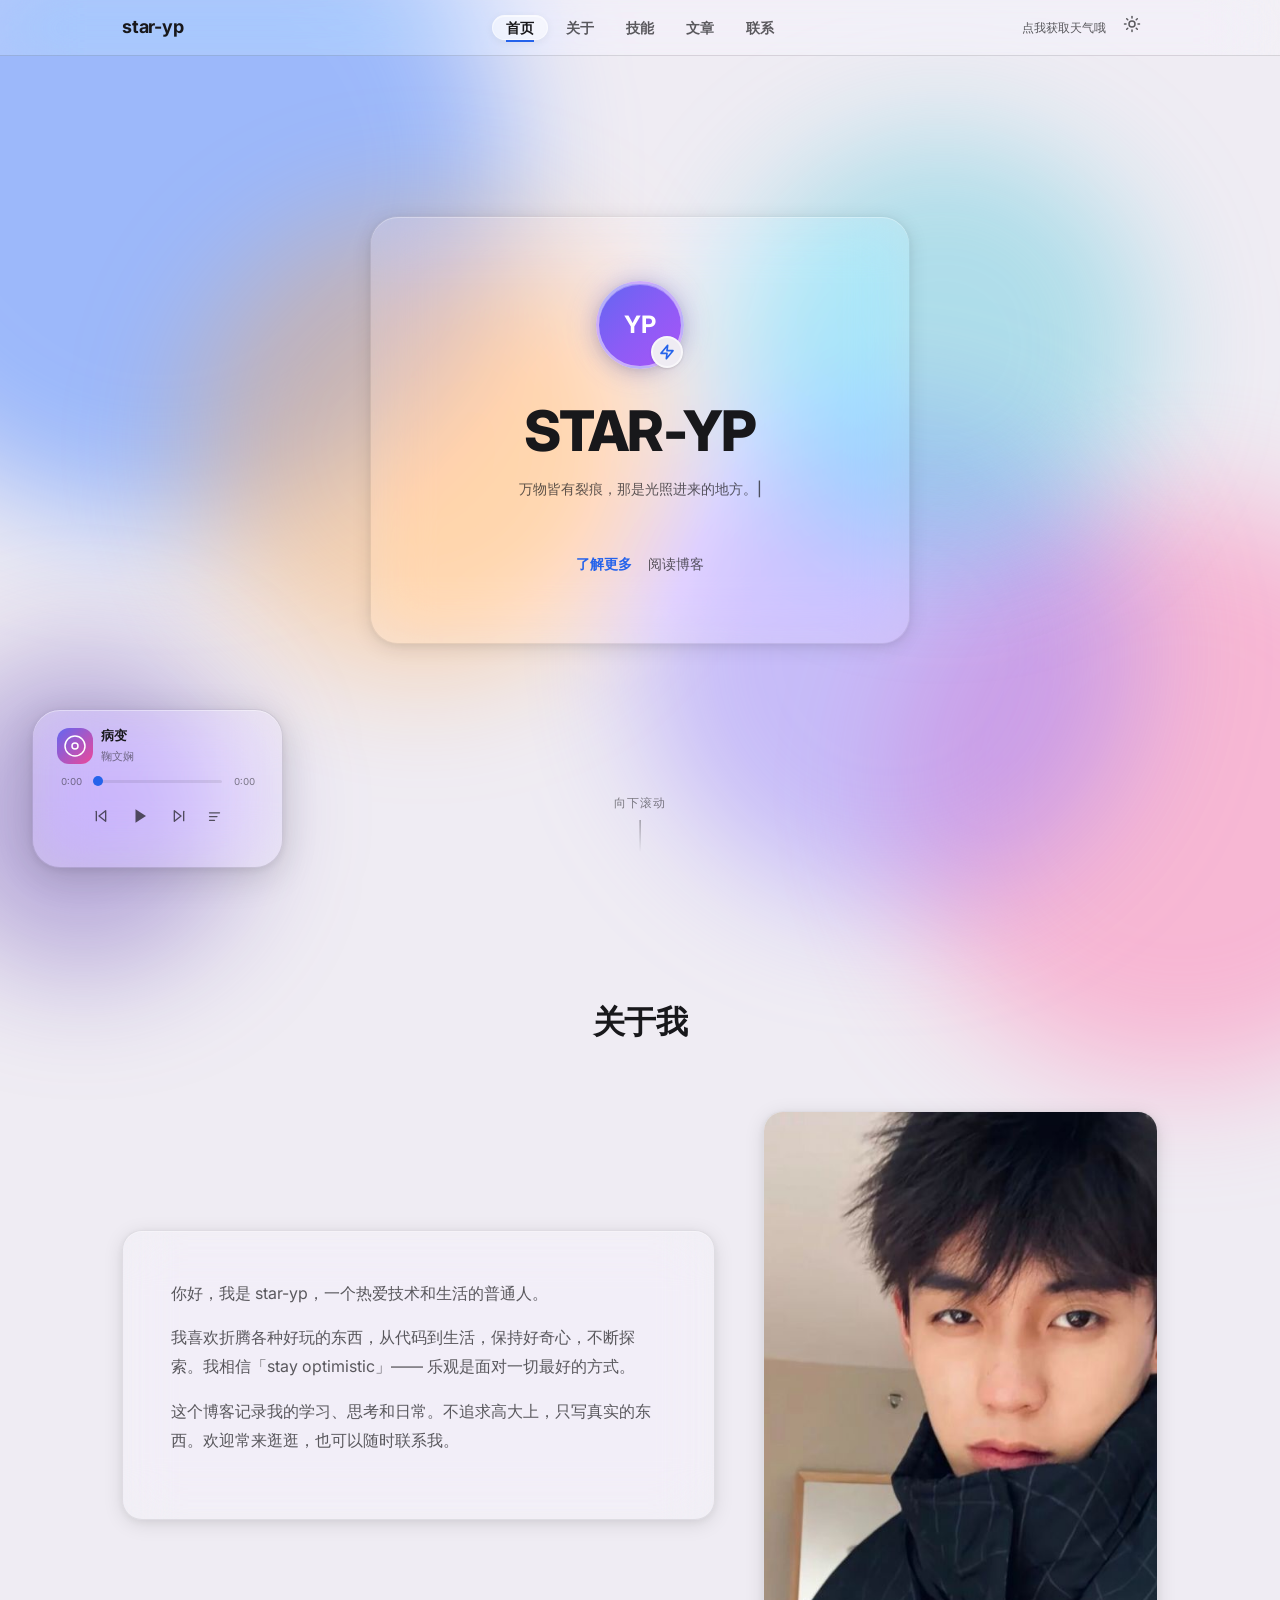
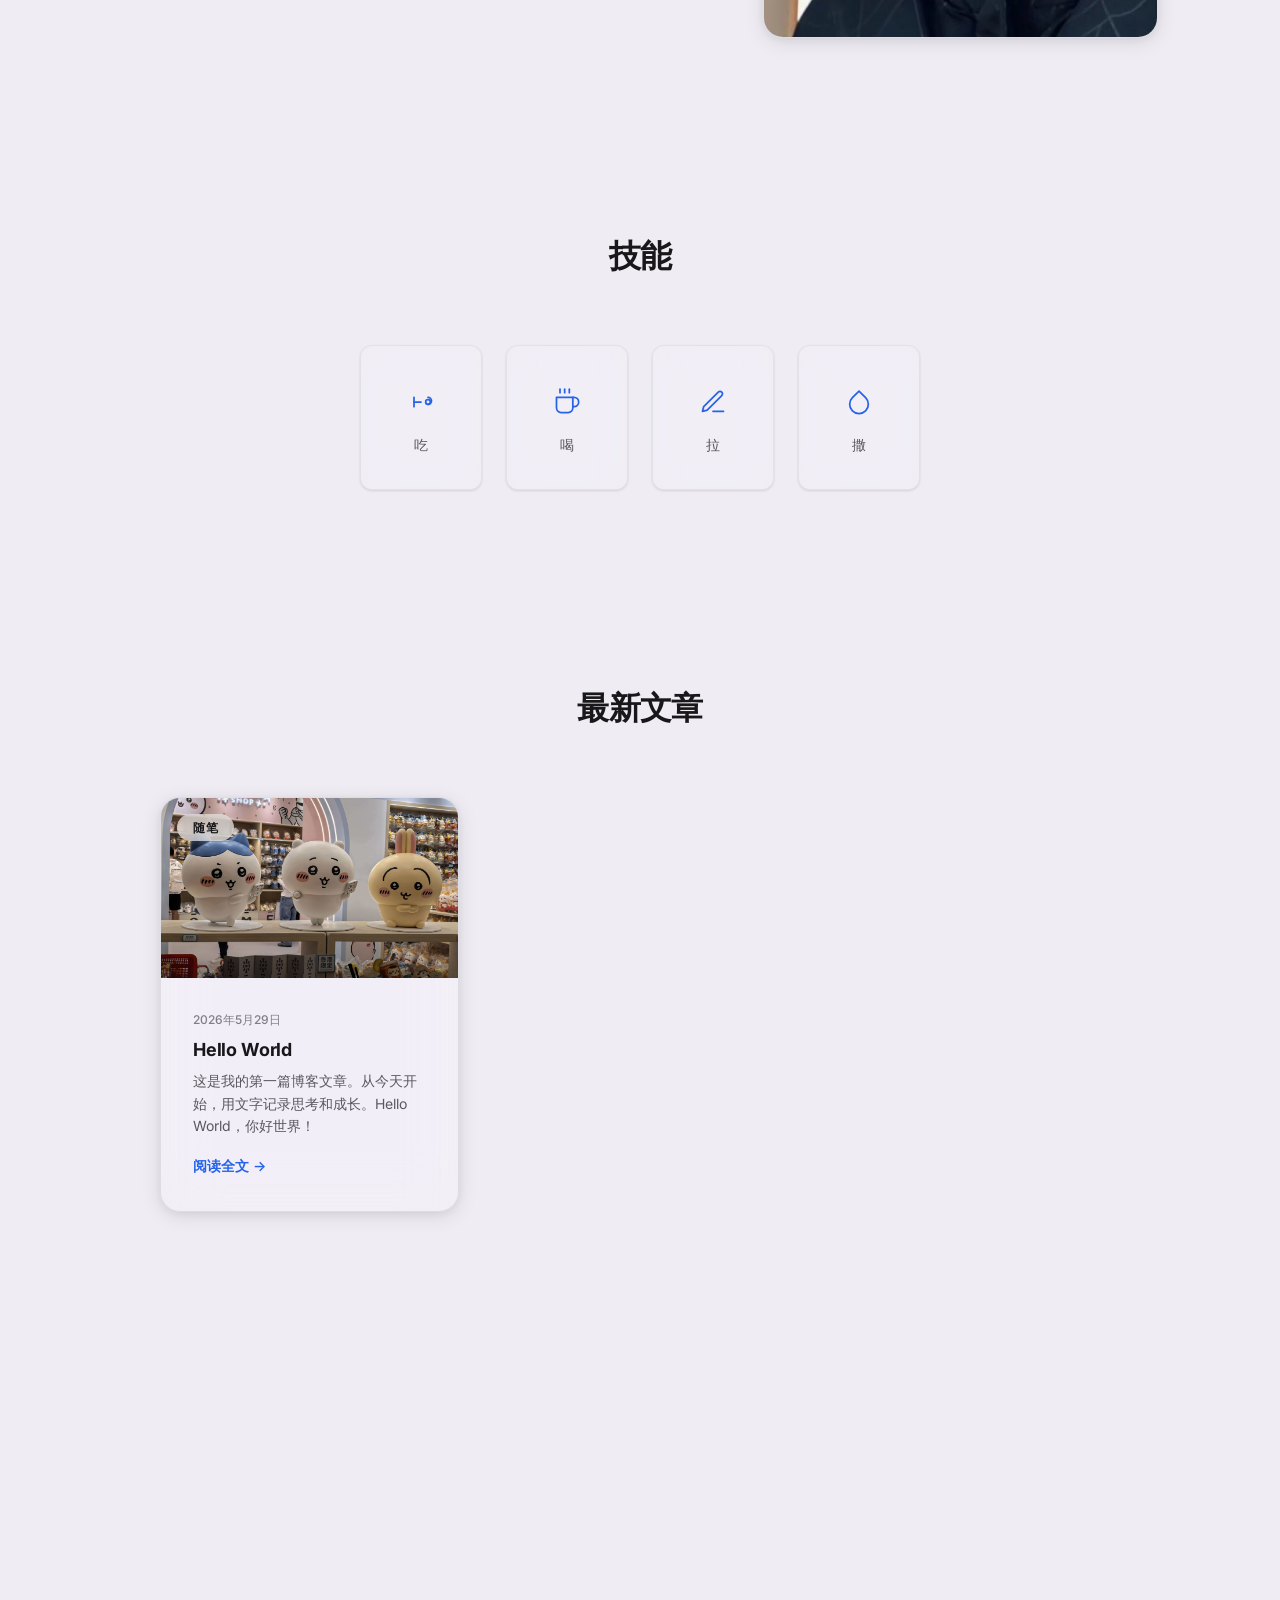
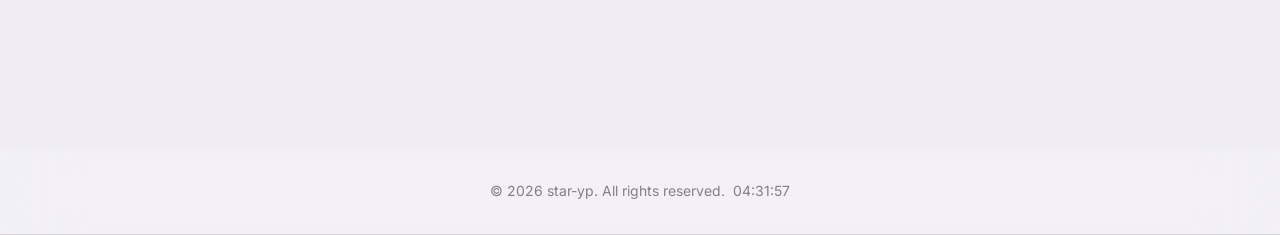
==== index.html @ 2f0ec458 "Update about text, article content, and contact info" ====
<!DOCTYPE html>
<html lang="zh-CN">
<head>
  <meta charset="UTF-8">
  <meta name="viewport" content="width=device-width, initial-scale=1.0">
  <meta name="description" content="star-yp 的个人博客 - stay optimistic">
  <title>star-yp's Blog</title>
  <link rel="icon" type="image/jpeg" href="favicon.jpg">
  <link rel="preconnect" href="https://fonts.googleapis.com">
  <link rel="preconnect" href="https://fonts.gstatic.com" crossorigin>
  <link href="https://fonts.googleapis.com/css2?family=Inter:wght@400;500;600;700;800&display=swap" rel="stylesheet">
  <link rel="stylesheet" href="css/styles.css">
</head>
<body>

  <!-- ======== 粒子星空背景 ======== -->
  <canvas class="particle-bg" id="particleBg" aria-hidden="true"></canvas>

  <!-- ======== 动态背景光斑 (iOS 17 风格) ======== -->
  <div class="bg-orbs" aria-hidden="true">
    <div class="bg-orbs__orb bg-orbs__orb--1"></div>
    <div class="bg-orbs__orb bg-orbs__orb--2"></div>
    <div class="bg-orbs__orb bg-orbs__orb--3"></div>
    <div class="bg-orbs__orb bg-orbs__orb--4"></div>
    <div class="bg-orbs__orb bg-orbs__orb--5"></div>
    <div class="bg-orbs__orb bg-orbs__orb--6"></div>
  </div>

  <!-- ======== 主题切换过渡层 ======== -->
  <div class="theme-overlay" id="themeOverlay" aria-hidden="true"></div>

  <!-- ======== 导航栏 ======== -->
  <nav class="nav glass--heavy" id="nav">
    <div class="nav__inner container">
      <a href="#hero" class="nav__logo">star-yp</a>
      <ul class="nav__links" id="navLinks">
        <button class="nav__drawer-close" id="drawerClose" aria-label="关闭菜单">
          <svg width="20" height="20" viewBox="0 0 24 24" fill="none" stroke="currentColor" stroke-width="2" stroke-linecap="round"><line x1="18" y1="6" x2="6" y2="18"/><line x1="6" y1="6" x2="18" y2="18"/></svg>
        </button>
        <li><a href="#hero" class="nav__link nav__link--active">首页</a></li>
        <li><a href="#about" class="nav__link">关于</a></li>
        <li><a href="#skills" class="nav__link">技能</a></li>
        <li><a href="#posts" class="nav__link">文章</a></li>
        <li><a href="#contact" class="nav__link">联系</a></li>
        <div class="nav__indicator" id="navIndicator"></div>
      </ul>
      <div class="nav__actions">
        <span class="nav__weather" id="navWeather">
          <span id="weatherText">点我获取天气哦</span>
        </span>
        <button class="nav__theme" id="themeToggle" aria-label="Switch theme">
          <span class="nav__theme-icon nav__theme-icon--sun">
            <svg width="18" height="18" viewBox="0 0 24 24" fill="none" stroke="currentColor" stroke-width="2" stroke-linecap="round" stroke-linejoin="round">
              <circle cx="12" cy="12" r="4"/><path d="M12 2v2"/><path d="M12 20v2"/><path d="m4.93 4.93 1.41 1.41"/><path d="m17.66 17.66 1.41 1.41"/><path d="M2 12h2"/><path d="M20 12h2"/><path d="m6.34 17.66-1.41 1.41"/><path d="m19.07 4.93-1.41 1.41"/>
            </svg>
          </span>
          <span class="nav__theme-icon nav__theme-icon--moon">
            <svg width="18" height="18" viewBox="0 0 24 24" fill="none" stroke="currentColor" stroke-width="2" stroke-linecap="round" stroke-linejoin="round">
              <path d="M21 12.79A9 9 0 1 1 11.21 3 7 7 0 0 0 21 12.79z"/>
            </svg>
          </span>
        </button>
      </div>
      <button class="nav__toggle" id="navToggle" aria-label="Toggle menu">
        <span></span>
        <span></span>
        <span></span>
      </button>
    </div>
    <div class="nav__overlay" id="navOverlay"></div>
  </nav>

  <main>
    <!-- ======== Hero ======== -->
    <section id="hero" class="section hero">
      <div class="hero__content glass--medium reveal reveal-zoom" id="heroCard">
        <div class="hero__avatar">
          <div class="hero__avatar-placeholder">YP
            <span class="hero__avatar-badge">
              <svg width="16" height="16" viewBox="0 0 24 24" fill="none" stroke="currentColor" stroke-width="2.5" stroke-linecap="round" stroke-linejoin="round">
                <path d="M13 2L3 14h9l-1 8 10-12h-9l1-8z"/>
              </svg>
            </span>
          </div>
        </div>
        <h1 class="hero__title" id="heroTitle"></h1>
        <p class="hero__quote" id="heroQuote"></p>
        <div class="hero__actions">
          <a href="#about" class="hero__cta">了解更多</a>
          <a href="#posts" class="hero__cta hero__cta--secondary">阅读博客</a>
        </div>
      </div>
      <div class="hero__scroll-indicator">
        <span>向下滚动</span>
        <div class="hero__scroll-line"></div>
      </div>
    </section>

    <!-- ======== 关于我 ======== -->
    <section id="about" class="section">
      <div class="container">
        <h2 class="section__title reveal">关于我</h2>
        <div class="about__grid">
          <div class="about__text glass--medium reveal reveal-left">
            <p class="about__paragraph">
              你好，我是 star-yp，一个热爱技术和生活的普通人。
            </p>
            <p class="about__paragraph">
              我喜欢折腾各种好玩的东西，从代码到生活，保持好奇心，不断探索。我相信「stay optimistic」—— 乐观是面对一切最好的方式。
            </p>
            <p class="about__paragraph">
              这个博客记录我的学习、思考和日常。不追求高大上，只写真实的东西。欢迎常来逛逛，也可以随时联系我。
            </p>
          </div>
          <div class="about__image glass--medium reveal reveal-right" id="aboutImageCard">
            <img class="about__image-photo" id="photoDisplay" src="assets/photo.jpg" alt="个人照片" draggable="false" style="object-position: 50% 50%">
            <span class="about__image-hint">↕ 拖拽调整位置</span>
          </div>
        </div>
      </div>
    </section>

    <!-- ======== 技能 ======== -->
    <section id="skills" class="section section--alt">
      <div class="container">
        <h2 class="section__title reveal">技能</h2>
        <div class="skills__grid">
          <div class="skill-card glass--light reveal">
            <span class="skill-card__icon">
              <svg width="28" height="28" viewBox="0 0 24 24" fill="none" stroke="currentColor" stroke-width="1.5" stroke-linecap="round" stroke-linejoin="round">
                <path d="M18 8a3 3 0 0 1 0 6"/><path d="M6 8v8"/><path d="M6 12h6"/><circle cx="18" cy="12" r="2"/>
              </svg>
            </span>
            <span class="skill-card__label">吃</span>
          </div>
          <div class="skill-card glass--light reveal">
            <span class="skill-card__icon">
              <svg width="28" height="28" viewBox="0 0 24 24" fill="none" stroke="currentColor" stroke-width="1.5" stroke-linecap="round" stroke-linejoin="round">
                <path d="M17 8h1a4 4 0 0 1 0 8h-1"/><path d="M3 8h14v9a4 4 0 0 1-4 4H7a4 4 0 0 1-4-4Z"/><line x1="6" y1="1" x2="6" y2="4"/><line x1="10" y1="1" x2="10" y2="4"/><line x1="14" y1="1" x2="14" y2="4"/>
              </svg>
            </span>
            <span class="skill-card__label">喝</span>
          </div>
          <div class="skill-card glass--light reveal">
            <span class="skill-card__icon">
              <svg width="28" height="28" viewBox="0 0 24 24" fill="none" stroke="currentColor" stroke-width="1.5" stroke-linecap="round" stroke-linejoin="round">
                <path d="M12 20h9"/><path d="M16.5 3.5a2.121 2.121 0 0 1 3 3L7 19l-4 1 1-4L16.5 3.5z"/>
              </svg>
            </span>
            <span class="skill-card__label">拉</span>
          </div>
          <div class="skill-card glass--light reveal">
            <span class="skill-card__icon">
              <svg width="28" height="28" viewBox="0 0 24 24" fill="none" stroke="currentColor" stroke-width="1.5" stroke-linecap="round" stroke-linejoin="round">
                <path d="M12 2.69l5.66 5.66a8 8 0 1 1-11.31 0z"/>
              </svg>
            </span>
            <span class="skill-card__label">撒</span>
          </div>
        </div>
      </div>
    </section>

    <!-- ======== 博客文章 ======== -->
    <section id="posts" class="section">
      <div class="container">
        <h2 class="section__title reveal">最新文章</h2>
        <div class="posts__grid">
          <article class="post-card glass--medium reveal">
            <div class="post-card__image">
              <img class="post-card__image-img" src="assets/post-cover.jpg" alt="">
              <div class="post-card__image-overlay"></div>
              <span class="post-card__category">随笔</span>
            </div>
            <a href="post.html?id=hello-world" class="post-card__body">
              <time class="post-card__date" datetime="2026-05-29">2026年5月29日</time>
              <h3 class="post-card__title">Hello World</h3>
              <p class="post-card__excerpt">
                这是我的第一篇博客文章。从今天开始，用文字记录思考和成长。Hello World，你好世界！
              </p>
              <span class="post-card__link">阅读全文 →</span>
            </a>
          </article>
        </div>
      </div>
    </section>

    <!-- ======== 联系我 ======== -->
    <section id="contact" class="section section--alt">
      <div class="container">
        <h2 class="section__title reveal">联系我</h2>
        <p class="contact__intro reveal">
          有空来聊天，随时欢迎。
        </p>
        <div class="contact__links reveal">
          <a href="https://wpa.qq.com/msgrd?v=3&uin=1507624660&site=qq&menu=yes" target="_blank" class="contact__link glass--light" aria-label="QQ">
            <span class="contact__link-label">QQ</span>
            <span class="contact__link-val">1507624660</span>
          </a>
          <a href="https://www.douyin.com/user/aaabbbccc332211" target="_blank" class="contact__link glass--light" aria-label="抖音">
            <span class="contact__link-label">抖音</span>
            <span class="contact__link-val">aaabbbccc332211</span>
          </a>
        </div>
      </div>
    </section>
  </main>

  <!-- ======== 文章阅读面板 ======== -->
  <div class="post-overlay" id="postOverlay" aria-hidden="true">
    <div class="post-overlay__backdrop" id="postOverlayBackdrop"></div>
    <div class="post-overlay__panel glass--heavy" id="postOverlayPanel">
      <button class="post-overlay__close" id="postOverlayClose">
        <svg width="20" height="20" viewBox="0 0 24 24" fill="none" stroke="currentColor" stroke-width="2" stroke-linecap="round"><line x1="18" y1="6" x2="6" y2="18"/><line x1="6" y1="6" x2="18" y2="18"/></svg>
      </button>
      <article class="post-overlay__body" id="postOverlayContent"></article>
    </div>
  </div>

  <!-- ======== 页脚 ======== -->
  <footer class="footer glass--heavy">
    <div class="container footer__inner">
      <p class="footer__copyright">&copy; 2026 star-yp. All rights reserved. &nbsp;<span id="footerClock">00:00:00</span></p>
    </div>
  </footer>

  <!-- ======== 音乐播放器 ======== -->
  <audio id="bgmAudio" preload="auto">
    <source src="https://music.163.com/song/media/outer/url?id=533259686.mp3" type="audio/mpeg">
  </audio>
  <div class="music-player glass--heavy tilt-card" id="musicPlayer">
    <div class="music-player__header">
      <div class="music-player__album">
        <div class="music-player__album-art" id="musicAlbumArt">
          <svg width="24" height="24" viewBox="0 0 24 24" fill="none" stroke="currentColor" stroke-width="1.5"><circle cx="12" cy="12" r="10"/><circle cx="12" cy="12" r="3"/></svg>
        </div>
        <div class="music-player__info">
          <span class="music-player__title" id="musicTitle">点击播放</span>
          <span class="music-player__artist" id="musicArtist">BGM</span>
        </div>
      </div>
    </div>
    <div class="music-player__progress">
      <span class="music-player__time" id="musicCurTime">0:00</span>
      <input type="range" class="music-player__seek" id="musicSeek" min="0" max="100" value="0" step="0.1">
      <span class="music-player__time" id="musicDurTime">0:00</span>
    </div>
    <div class="music-player__controls">
      <button class="music-player__btn" id="musicPrev" aria-label="上一首">
        <svg width="16" height="16" viewBox="0 0 24 24" fill="none" stroke="currentColor" stroke-width="2" stroke-linecap="round" stroke-linejoin="round"><polygon points="19 20 9 12 19 4 19 20"/><line x1="5" y1="19" x2="5" y2="5"/></svg>
      </button>
      <button class="music-player__btn music-player__btn--play" id="musicPlay" aria-label="播放">
        <svg class="icon-play" width="18" height="18" viewBox="0 0 24 24" fill="currentColor" stroke="none"><polygon points="6 3 20 12 6 21 6 3"/></svg>
        <svg class="icon-pause" width="18" height="18" viewBox="0 0 24 24" fill="currentColor" stroke="none"><rect x="5" y="3" width="5" height="18" rx="1"/><rect x="14" y="3" width="5" height="18" rx="1"/></svg>
      </button>
      <button class="music-player__btn" id="musicNext" aria-label="下一首">
        <svg width="16" height="16" viewBox="0 0 24 24" fill="none" stroke="currentColor" stroke-width="2" stroke-linecap="round" stroke-linejoin="round"><polygon points="5 4 15 12 5 20 5 4"/><line x1="19" y1="5" x2="19" y2="19"/></svg>
      </button>
      <button class="music-player__btn" id="musicLyrics" aria-label="歌词">
        <svg width="15" height="15" viewBox="0 0 24 24" fill="none" stroke="currentColor" stroke-width="2" stroke-linecap="round" stroke-linejoin="round"><line x1="4" y1="6" x2="20" y2="6"/><line x1="4" y1="12" x2="16" y2="12"/><line x1="4" y1="18" x2="12" y2="18"/></svg>
      </button>
    </div>
    <div class="music-player__lyrics" id="musicLyricsPanel">
      <div class="music-player__lyrics-inner" id="musicLyricsInner"></div>
      <div class="music-player__lyrics-tune" id="musicLyricsTune">
        <button class="music-player__tune-btn" id="lyricsSlower" aria-label="歌词延后">◂</button>
        <span class="music-player__tune-val" id="lyricsOffsetVal">0s</span>
        <button class="music-player__tune-btn" id="lyricsFaster" aria-label="歌词提前">▸</button>
      </div>
    </div>
    <div class="music-player__viz" id="musicViz" aria-hidden="true">
      <span class="viz-bar" style="--h:0.6;--d:0.6s"></span>
      <span class="viz-bar" style="--h:0.35;--d:0.45s"></span>
      <span class="viz-bar" style="--h:0.8;--d:0.7s"></span>
      <span class="viz-bar" style="--h:0.45;--d:0.5s"></span>
      <span class="viz-bar" style="--h:0.9;--d:0.65s"></span>
      <span class="viz-bar" style="--h:0.55;--d:0.55s"></span>
      <span class="viz-bar" style="--h:0.7;--d:0.75s"></span>
      <span class="viz-bar" style="--h:0.4;--d:0.48s"></span>
      <span class="viz-bar" style="--h:0.85;--d:0.68s"></span>
      <span class="viz-bar" style="--h:0.5;--d:0.52s"></span>
      <span class="viz-bar" style="--h:0.75;--d:0.62s"></span>
      <span class="viz-bar" style="--h:0.3;--d:0.42s"></span>
      <span class="viz-bar" style="--h:0.95;--d:0.72s"></span>
      <span class="viz-bar" style="--h:0.65;--d:0.58s"></span>
      <span class="viz-bar" style="--h:0.5;--d:0.54s"></span>
      <span class="viz-bar" style="--h:0.8;--d:0.66s"></span>
      <span class="viz-bar" style="--h:0.35;--d:0.44s"></span>
      <span class="viz-bar" style="--h:0.7;--d:0.64s"></span>
      <span class="viz-bar" style="--h:0.55;--d:0.56s"></span>
      <span class="viz-bar" style="--h:0.9;--d:0.7s"></span>
    </div>
  </div>

  <!-- ======== 回到顶部 ======== -->
  <button class="scroll-top glass--light" id="scrollTop" aria-label="Scroll to top">
    <svg class="scroll-top__ring" width="48" height="48" viewBox="0 0 48 48">
      <circle cx="24" cy="24" r="21" fill="none" stroke="currentColor" stroke-width="1.5" opacity="0.12"/>
      <circle class="scroll-top__ring-fill" cx="24" cy="24" r="21" fill="none" stroke="currentColor" stroke-width="1.8" stroke-linecap="round" stroke-dasharray="131.95" stroke-dashoffset="131.95" transform="rotate(-90 24 24)"/>
    </svg>
    <svg width="20" height="20" viewBox="0 0 24 24" fill="none" stroke="currentColor" stroke-width="2" stroke-linecap="round" stroke-linejoin="round">
      <path d="m18 15-6-6-6 6"/>
    </svg>
  </button>

  <script src="js/playlist.js"></script>
  <script src="js/lyrics.js"></script>
  <script src="js/posts.js"></script>
  <script src="js/script.js"></script>

  <!-- ======== 点击文字粒子容器 ======== -->
  <div class="click-particles" id="clickParticles" aria-hidden="true"></div>

  <!-- ======== 自定义光标 ======== -->
  <div class="custom-cursor" id="customCursor" aria-hidden="true"></div>
</body>
</html>
---- css/styles.css ----
/* ============================================================
   [0] FONT IMPORT (Inter — recommended for glassmorphism)
   ============================================================ */
@import url('https://fonts.googleapis.com/css2?family=Inter:wght@400;500;600;700;800&display=swap');

/* ============================================================
   [1] CSS CUSTOM PROPERTIES
   ============================================================ */
:root {
  /* === Glass Base Colors === */
  --glass-bg-heavy: rgba(255, 255, 255, 0.22);
  --glass-bg: rgba(255, 255, 255, 0.16);
  --glass-bg-light: rgba(255, 255, 255, 0.10);

  /* === Glass Border === */
  --glass-border: rgba(0, 0, 0, 0.08);
  --glass-border-heavy: rgba(0, 0, 0, 0.12);
  --glass-border-light: rgba(0, 0, 0, 0.05);

  /* === Glass Blur & Saturation === */
  --glass-blur-heavy: blur(36px) saturate(180%);
  --glass-blur-medium: blur(28px) saturate(160%);
  --glass-blur-light: blur(16px) saturate(140%);

  /* === Glass Shadow Layers (iOS-style multi-layer) === */
  --glass-shadow-sm: 0 1px 3px rgba(0, 0, 0, 0.08),
                     0 1px 2px rgba(0, 0, 0, 0.05);
  --glass-shadow-md: 0 4px 20px rgba(0, 0, 0, 0.1),
                      0 2px 8px rgba(0, 0, 0, 0.06),
                      inset 0 1px 0 rgba(255, 255, 255, 0.3);
  --glass-shadow-lg: 0 8px 36px rgba(0, 0, 0, 0.14),
                      0 2px 10px rgba(0, 0, 0, 0.08),
                      inset 0 1px 0 rgba(255, 255, 255, 0.4);
  --glass-shadow-hover: 0 12px 44px rgba(0, 0, 0, 0.18),
                         0 4px 14px rgba(0, 0, 0, 0.1),
                         inset 0 1px 0 rgba(255, 255, 255, 0.5);

  /* === Border Radius === */
  --radius-sm: 12px;
  --radius-md: 20px;
  --radius-lg: 28px;
  --radius-full: 9999px;

  /* === Color Palette (monochrome + blue accent — UI/UX Pro Max) === */
  --color-bg: #EFECF3;
  --color-bg-alt: #E8E4EE;
  --color-text-primary: #18181B;
  --color-text-secondary: rgba(24, 24, 27, 0.7);
  --color-text-tertiary: rgba(24, 24, 27, 0.52);
  --color-accent: #2563EB;
  --color-accent-hover: #1D4ED8;
  --color-accent-light: rgba(37, 99, 235, 0.1);

  /* === Typography === */
  --font-sans: 'Inter', -apple-system, BlinkMacSystemFont, 'SF Pro Display',
               'Segoe UI', Roboto, 'Helvetica Neue', Arial, sans-serif;
  --font-mono: 'SF Mono', 'Cascadia Code', 'Fira Code', 'Consolas', monospace;
  --text-xs: 0.75rem;
  --text-sm: 0.875rem;
  --text-base: 1rem;
  --text-lg: 1.125rem;
  --text-xl: 1.25rem;
  --text-2xl: 1.5rem;
  --text-3xl: 2rem;
  --text-4xl: 2.75rem;
  --text-5xl: 3.5rem;

  /* === Spacing (8px grid) === */
  --space-xs: 0.25rem;
  --space-sm: 0.5rem;
  --space-md: 1rem;
  --space-lg: 1.5rem;
  --space-xl: 2rem;
  --space-2xl: 3rem;
  --space-3xl: 4rem;
  --space-4xl: 6rem;

  /* === Transitions === */
  --transition-fast: 0.15s cubic-bezier(0.4, 0, 0.2, 1);
  --transition-base: 0.3s cubic-bezier(0.4, 0, 0.2, 1);
  --transition-slow: 0.5s cubic-bezier(0.4, 0, 0.2, 1);
  --transition-reveal: 0.7s cubic-bezier(0.4, 0, 0.2, 1);

  /* === Z-Index Scale === */
  --z-base: 1;
  --z-card: 10;
  --z-nav: 100;
  --z-overlay: 200;

  /* === Layout === */
  --container-max: 1100px;
  --nav-height: 56px;
}

/* ============================================================
   [1b] DARK THEME OVERRIDES
   ============================================================ */
[data-theme="dark"] {
  --color-bg: #0a0a0f;
  --color-bg-alt: #12121a;
  --color-text-primary: rgba(255, 255, 255, 0.95);
  --color-text-secondary: rgba(255, 255, 255, 0.68);
  --color-text-tertiary: rgba(255, 255, 255, 0.48);
  --color-accent: #5ea8ff;
  --color-accent-hover: #7bb8ff;
  --color-accent-light: rgba(94, 168, 255, 0.15);

  --glass-bg-heavy: rgba(0, 0, 0, 0.38);
  --glass-bg: rgba(0, 0, 0, 0.25);
  --glass-bg-light: rgba(0, 0, 0, 0.15);

  --glass-border: rgba(255, 255, 255, 0.08);
  --glass-border-heavy: rgba(255, 255, 255, 0.14);
  --glass-border-light: rgba(255, 255, 255, 0.06);

  --glass-shadow-sm: 0 1px 3px rgba(0, 0, 0, 0.2),
                     0 1px 2px rgba(0, 0, 0, 0.15);
  --glass-shadow-md: 0 4px 16px rgba(0, 0, 0, 0.25),
                      0 2px 6px rgba(0, 0, 0, 0.15),
                      inset 0 1px 0 rgba(255, 255, 255, 0.06);
  --glass-shadow-lg: 0 8px 32px rgba(0, 0, 0, 0.35),
                      0 2px 8px rgba(0, 0, 0, 0.2),
                      inset 0 1px 0 rgba(255, 255, 255, 0.08);
  --glass-shadow-hover: 0 12px 40px rgba(0, 0, 0, 0.4),
                         0 4px 12px rgba(0, 0, 0, 0.25),
                         inset 0 1px 0 rgba(255, 255, 255, 0.1);
}

/* Smooth transition for all theme-affected properties */
body, nav, section, .glass--heavy, .glass--medium, .glass--light,
.nav, .nav__link, .hero__content, .hero__cta, .post-card, .skill-card,
.contact__link, .footer, .scroll-top, .bg-orbs__orb {
  transition: background-color 0.6s cubic-bezier(0.4, 0, 0.2, 1),
              background 0.6s cubic-bezier(0.4, 0, 0.2, 1),
              border-color 0.6s cubic-bezier(0.4, 0, 0.2, 1),
              box-shadow 0.6s cubic-bezier(0.4, 0, 0.2, 1),
              color 0.4s ease;
}

/* Dark mode orbs — larger, brighter, wider light spread */
[data-theme="dark"] .bg-orbs__orb {
  filter: blur(90px);
}
[data-theme="dark"] .bg-orbs__orb--1 {
  background: rgba(100, 140, 255, 0.55);
  width: 850px; height: 850px;
  top: -20%; left: -15%;
}
[data-theme="dark"] .bg-orbs__orb--2 {
  background: rgba(220, 120, 180, 0.45);
  width: 720px; height: 720px;
  bottom: -20%; right: -15%;
}
[data-theme="dark"] .bg-orbs__orb--3 {
  background: rgba(150, 130, 255, 0.38);
  width: 600px; height: 600px;
}
[data-theme="dark"] .bg-orbs__orb--4 {
  background: rgba(80, 200, 230, 0.35);
  width: 500px; height: 500px;
}
[data-theme="dark"] .bg-orbs__orb--5 {
  background: rgba(255, 180, 80, 0.35);
  width: 520px; height: 520px;
}
[data-theme="dark"] .bg-orbs__orb--6 {
  background: rgba(80, 60, 180, 0.45);
  width: 420px; height: 420px;
}

/* Dark mode specific overrides */

[data-theme="dark"] .about__image-placeholder {
  border-color: rgba(255, 255, 255, 0.1);
}
[data-theme="dark"] .about__image-placeholder:hover {
  border-color: var(--color-accent);
}
[data-theme="dark"] .scroll-top:hover {
  background: rgba(255, 255, 255, 0.08);
}
[data-theme="dark"] ::-webkit-scrollbar-thumb {
  background: rgba(255, 255, 255, 0.15);
}
[data-theme="dark"] ::-webkit-scrollbar-thumb:hover {
  background: rgba(255, 255, 255, 0.25);
}
[data-theme="dark"] body::before {
  background: var(--color-bg);
}
[data-theme="dark"] ::selection {
  background: rgba(94, 168, 255, 0.25);
}
[data-theme="dark"] .hero__avatar-placeholder {
  border-color: rgba(255, 255, 255, 0.3);
  box-shadow: var(--glass-shadow-md), 0 0 30px rgba(99, 102, 241, 0.2);
}
[data-theme="dark"] .nav__toggle span {
  background: rgba(255, 255, 255, 0.9);
}

[data-theme="dark"] .nav__overlay {
  background: rgba(0, 0, 0, 0.6);
}

[data-theme="dark"] .nav--open .nav__links {
  background: rgba(0, 0, 0, 0.55);
}
[data-theme="dark"] .post-card__image {
  background: linear-gradient(135deg, rgba(100, 150, 255, 0.15), rgba(150, 200, 255, 0.1));
}
[data-theme="dark"] .post-card__image--alt1 {
  background: linear-gradient(135deg, rgba(255, 150, 180, 0.15), rgba(255, 200, 180, 0.1));
}
[data-theme="dark"] .post-card__image--alt2 {
  background: linear-gradient(135deg, rgba(130, 200, 170, 0.15), rgba(150, 220, 200, 0.1));
}
[data-theme="dark"] .post-card__category {
  background: rgba(0, 0, 0, 0.5);
  color: rgba(255, 255, 255, 0.9);
}

/* Close button — only on mobile drawer, hidden globally */
.nav__drawer-close {
  display: none;
}

/* ============================================================
   THEME TOGGLE BUTTON
   ============================================================ */
.nav__theme {
  display: flex;
  align-items: center;
  justify-content: center;
  width: 36px;
  height: 36px;
  border-radius: 50%;
  color: var(--color-text-secondary);
  position: relative;
  margin-right: var(--space-sm);
  transition: background var(--transition-fast), color var(--transition-fast);
}

.nav__theme:hover {
  background: rgba(128, 128, 128, 0.1);
  color: var(--color-text-primary);
}

.nav__theme-icon {
  position: absolute;
  transition: transform 0.5s cubic-bezier(0.4, 0, 0.2, 1),
              opacity 0.3s ease;
}

.nav__theme-icon--sun {
  opacity: 1;
  transform: rotate(0deg) scale(1);
}

.nav__theme-icon--moon {
  opacity: 0;
  transform: rotate(-90deg) scale(0.5);
}

/* Dark mode: show moon, hide sun */
[data-theme="dark"] .nav__theme-icon--sun {
  opacity: 0;
  transform: rotate(90deg) scale(0.5);
}

[data-theme="dark"] .nav__theme-icon--moon {
  opacity: 1;
  transform: rotate(0deg) scale(1);
}

/* ============================================================
   THEME TRANSITION OVERLAY (sunset/sunrise effect)
   ============================================================ */
.theme-overlay {
  position: fixed;
  z-index: 9999;
  pointer-events: none;
  border-radius: 50%;
  transform: scale(0);
  opacity: 0;
  transition: none;
}

.theme-overlay--active {
  opacity: 0.6;
  transition: transform 0.8s cubic-bezier(0.25, 0.1, 0.25, 1),
              opacity 0.4s ease;
}

.theme-overlay--done {
  opacity: 0;
  transition: opacity 0.5s ease;
}

/* Overlay colors */
.theme-overlay--to-dark {
  background: radial-gradient(circle, #1a1a2e, #0a0a0f);
}

.theme-overlay--to-light {
  background: radial-gradient(circle, #fff8e1, #fef3c7);
}

/* ============================================================
   [2] RESET & BASE
   ============================================================ */
*,
*::before,
*::after {
  box-sizing: border-box;
  margin: 0;
  padding: 0;
}

html {
  scroll-behavior: smooth;
  -webkit-font-smoothing: antialiased;
  -moz-osx-font-smoothing: grayscale;
}

body {
  font-family: var(--font-sans);
  font-size: var(--text-base);
  line-height: 1.6;
  color: var(--color-text-primary);
  background:
    radial-gradient(ellipse 80% 60% at 50% 30%, rgba(255,255,255,0.5), transparent 70%),
    radial-gradient(ellipse 60% 50% at 80% 80%, rgba(200,180,220,0.25), transparent 70%),
    var(--color-bg);
  background-attachment: fixed;
  min-height: 100vh;
  position: relative;
  overflow-x: hidden;
}

/* === Base background === */
body::before {
  content: '';
  position: fixed;
  inset: 0;
  z-index: -2;
  background: var(--color-bg);
  pointer-events: none;
}

/* ============================================================
   PARTICLE STARFIELD CANVAS
   ============================================================ */
.particle-bg {
  position: fixed;
  inset: 0;
  z-index: -1;
  pointer-events: none;
  opacity: 0;
  transition: opacity 1s ease;
}

[data-theme="dark"] .particle-bg {
  opacity: 0.9;
}

/* ============================================================
   BACKGROUND ANIMATED ORBS (iOS 17 wallpaper style)
   ============================================================ */
.bg-orbs {
  position: fixed;
  inset: 0;
  z-index: -2;
  pointer-events: none;
}

.bg-orbs__orb {
  position: absolute;
  border-radius: 50%;
  filter: blur(60px);
}

.bg-orbs__orb--1 {
  width: 700px;
  height: 700px;
  background: rgba(100, 150, 255, 0.6);
  top: -20%;
  left: -15%;
  animation: orbFloat1 18s ease-in-out infinite;
}

.bg-orbs__orb--2 {
  width: 580px;
  height: 580px;
  background: rgba(255, 130, 180, 0.5);
  bottom: -20%;
  right: -15%;
  animation: orbFloat2 22s ease-in-out infinite;
}

.bg-orbs__orb--3 {
  width: 500px;
  height: 500px;
  background: rgba(150, 130, 255, 0.45);
  top: 45%;
  left: 50%;
  animation: orbFloat3 20s ease-in-out infinite;
}

.bg-orbs__orb--4 {
  width: 420px;
  height: 420px;
  background: rgba(80, 200, 220, 0.4);
  top: 15%;
  right: 10%;
  animation: orbFloat4 24s ease-in-out infinite;
}

.bg-orbs__orb--5 {
  width: 460px;
  height: 460px;
  background: rgba(255, 170, 80, 0.4);
  bottom: 25%;
  left: 15%;
  animation: orbFloat5 26s ease-in-out infinite;
}

.bg-orbs__orb--6 {
  width: 320px;
  height: 320px;
  background: rgba(100, 70, 180, 0.4);
  bottom: -8%;
  left: -6%;
  animation: orbFloat6 16s ease-in-out infinite;
}

@keyframes orbFloat1 {
  0%, 100% { transform: translate(0, 0) scale(1); }
  25% { transform: translate(8%, 6%) scale(1.08); }
  50% { transform: translate(-3%, 12%) scale(0.94); }
  75% { transform: translate(-6%, -4%) scale(1.05); }
}

@keyframes orbFloat2 {
  0%, 100% { transform: translate(0, 0) scale(1); }
  33% { transform: translate(-10%, -5%) scale(1.1); }
  66% { transform: translate(5%, -10%) scale(0.92); }
}

@keyframes orbFloat3 {
  0%, 100% { transform: translate(0, 0) scale(1); }
  50% { transform: translate(12%, -8%) scale(1.06); }
}

@keyframes orbFloat4 {
  0%, 100% { transform: translate(0, 0) scale(1); }
  25% { transform: translate(-5%, 10%) scale(1.12); }
  50% { transform: translate(8%, -3%) scale(0.95); }
  75% { transform: translate(-8%, -6%) scale(1.04); }
}

@keyframes orbFloat6 {
  0%, 100% { transform: translate(0, 0) scale(1); }
  33% { transform: translate(6%, -5%) scale(1.06); }
  66% { transform: translate(-4%, 3%) scale(0.95); }
}

@keyframes orbFloat5 {
  0%, 100% { transform: translate(0, 0) scale(1); }
  33% { transform: translate(6%, -8%) scale(1.07); }
  66% { transform: translate(-7%, 5%) scale(0.93); }
}

/* Reduce motion */
@media (prefers-reduced-motion: reduce) {
  .bg-orbs__orb {
    animation: none;
  }
}

a, button, .post-card, .skill-card, .contact__link {
  cursor: pointer;
}

::selection {
  background: rgba(37, 99, 235, 0.2);
  color: var(--color-text-primary);
}

img {
  max-width: 100%;
  display: block;
}

a {
  color: inherit;
  text-decoration: none;
}

ul {
  list-style: none;
}

button {
  font: inherit;
  border: none;
  background: none;
  cursor: pointer;
}

/* ============================================================
   [3] LAYOUT UTILITIES
   ============================================================ */
.container {
  width: 100%;
  max-width: var(--container-max);
  margin-inline: auto;
  padding-inline: var(--space-xl);
}

.section {
  padding-block: var(--space-4xl);
  position: relative;
}

.section--alt {
  /* Subtle background shift for alternating sections */
}

.section__title {
  font-size: var(--text-3xl);
  font-weight: 700;
  letter-spacing: -0.02em;
  text-align: center;
  margin-bottom: var(--space-3xl);
  color: var(--color-text-primary);
}

/* ============================================================
   [4] GLASS EFFECT SYSTEM
   ============================================================ */

/* --- TIER 1: Heavy Glass (Navigation, Footer) --- */
.glass--heavy {
  background: var(--glass-bg-heavy);
  backdrop-filter: var(--glass-blur-heavy);
  -webkit-backdrop-filter: var(--glass-blur-heavy);
  border-bottom: 1px solid var(--glass-border-heavy);
}

/* --- TIER 2: Medium Glass (Cards, Hero, About) --- */
.glass--medium {
  background: var(--glass-bg);
  backdrop-filter: var(--glass-blur-medium);
  -webkit-backdrop-filter: var(--glass-blur-medium);
  border: 1px solid var(--glass-border);
  border-radius: var(--radius-md);
  box-shadow: var(--glass-shadow-md);
}

/* --- TIER 3: Light Glass (Badges, Social links, Scroll-top) --- */
.glass--light {
  background: var(--glass-bg-light);
  backdrop-filter: var(--glass-blur-light);
  -webkit-backdrop-filter: var(--glass-blur-light);
  border: 1px solid var(--glass-border-light);
  border-radius: var(--radius-sm);
  box-shadow: var(--glass-shadow-sm);
}

/* --- Fallback for browsers without backdrop-filter --- */
@supports not ((-webkit-backdrop-filter: blur(1px)) or (backdrop-filter: blur(1px))) {
  .glass--heavy {
    background: rgba(255, 255, 255, 0.85);
  }
  .glass--medium {
    background: rgba(255, 255, 255, 0.78);
  }
  .glass--light {
    background: rgba(255, 255, 255, 0.65);
  }
}

/* ============================================================
   [5] NAVIGATION
   ============================================================ */
.nav {
  position: fixed;
  top: 0;
  left: 0;
  right: 0;
  z-index: var(--z-nav);
  height: var(--nav-height);
  transition: box-shadow var(--transition-base), background var(--transition-base);
}

.nav--scrolled {
  box-shadow: 0 1px 3px rgba(0, 0, 0, 0.08),
              0 4px 16px rgba(0, 0, 0, 0.06);
  background: rgba(255, 255, 255, 0.32);
}

[data-theme="dark"] .nav--scrolled {
  box-shadow: 0 1px 3px rgba(0, 0, 0, 0.3),
              0 4px 16px rgba(0, 0, 0, 0.2);
  background: rgba(0, 0, 0, 0.45);
}

.nav__inner {
  display: grid;
  grid-template-columns: 1fr auto 1fr;
  align-items: center;
  height: 100%;
}
.nav__logo {
  justify-self: start;
}
.nav__links {
  justify-self: center;
}
.nav__actions {
  display: flex;
  align-items: center;
  gap: var(--space-sm);
  justify-self: end;
}

.nav__logo {
  font-size: var(--text-lg);
  font-weight: 700;
  letter-spacing: -0.01em;
  color: var(--color-text-primary);
  transition: opacity var(--transition-fast);
}

.nav__logo:hover {
  opacity: 0.7;
}

.nav__links {
  display: flex;
  align-items: center;
  gap: var(--space-xs);
}

.nav__link {
  padding: 0.5rem 0.875rem;
  font-size: var(--text-sm);
  font-weight: 600;
  color: var(--color-text-secondary);
  border-radius: 10px;
  transition: color var(--transition-fast);
  position: relative;
}
.nav__link::after {
  content: '';
  position: absolute;
  bottom: 2px;
  left: 50%;
  width: 0;
  height: 1.5px;
  background: var(--color-accent);
  transition: width 0.3s cubic-bezier(0.25, 0.1, 0.25, 1), left 0.3s cubic-bezier(0.25, 0.1, 0.25, 1);
}
.nav__link:hover::after {
  width: calc(100% - 1.75rem);
  left: 0.875rem;
}
.nav__link--active::after {
  width: calc(100% - 1.75rem);
  left: 0.875rem;
}

.nav__links {
  position: relative;
}

.nav__link {
  position: relative;
  z-index: 1;
}

.nav__link:hover {
  color: var(--color-text-primary);
}

.nav__link--active {
  color: var(--color-text-primary);
}

/* Sliding glass pill indicator */
.nav__indicator {
  position: absolute;
  top: 0;
  height: 100%;
  border-radius: 9999px;
  background: rgba(255, 255, 255, 0.45);
  backdrop-filter: blur(4px) saturate(200%);
  -webkit-backdrop-filter: blur(4px) saturate(200%);
  border: 1px solid rgba(255, 255, 255, 0.5);
  box-shadow: 0 2px 8px rgba(0, 0, 0, 0.06),
              inset 0 1px 0 rgba(255, 255, 255, 0.6);
  transition: left 0.35s cubic-bezier(0.4, 0, 0.2, 1),
              width 0.35s cubic-bezier(0.4, 0, 0.2, 1);
  z-index: 0;
  pointer-events: none;
}

[data-theme="dark"] .nav__indicator {
  background: rgba(120, 150, 255, 0.08);
  border-color: rgba(120, 150, 255, 0.2);
  box-shadow:
    0 0 8px rgba(120, 150, 255, 0.25),
    0 0 20px rgba(120, 150, 255, 0.1),
    inset 0 1px 0 rgba(200, 220, 255, 0.2);
}

/* Hamburger toggle */
.nav__toggle {
  display: none;
  flex-direction: column;
  gap: 5px;
  padding: var(--space-sm);
  cursor: pointer;
}

.nav__toggle span {
  display: block;
  width: 20px;
  height: 2px;
  background: var(--color-text-primary);
  border-radius: 2px;
  transition: transform var(--transition-base), opacity var(--transition-fast);
}

.nav--open .nav__toggle span:nth-child(1) {
  transform: translateY(7px) rotate(45deg);
}

.nav--open .nav__toggle span:nth-child(2) {
  opacity: 0;
}

.nav--open .nav__toggle span:nth-child(3) {
  transform: translateY(-7px) rotate(-45deg);
}

/* ============================================================
   [6] HERO SECTION
   ============================================================ */
.hero {
  min-height: 100vh;
  display: flex;
  align-items: center;
  justify-content: center;
  text-align: center;
  padding-top: var(--nav-height);
}

/* 3D perspective — per-card for proper vanishing point */
.glass--medium,
.glass--heavy {
  transform-style: preserve-3d;
}

/* Wrapper provides perspective context for each card */
.tilt-wrapper {
  perspective: 800px;
  display: block;
}

.hero .tilt-wrapper {
  perspective: 1200px;
  max-width: 540px;
  width: 100%;
  margin: 0 auto;
}

.hero__content {
  padding: var(--space-3xl) var(--space-2xl);
  max-width: 540px;
  width: 100%;
  border-radius: var(--radius-lg);
  position: relative;
}

/* Glare overlay — injected by JS into all tilt cards */
.tilt-glare {
  --glare-x: 50%;
  --glare-y: 50%;
  position: absolute;
  inset: 0;
  border-radius: inherit;
  pointer-events: none;
  z-index: 2;
  opacity: 0;
  transition: opacity 0.2s ease;
  background: radial-gradient(
    circle at var(--glare-x) var(--glare-y),
    rgba(255, 255, 255, 0.28) 0%,
    rgba(255, 255, 255, 0.06) 40%,
    transparent 70%
  );
}

.tilt-glare--active {
  opacity: 1;
}

[data-theme="dark"] .tilt-glare {
  background: radial-gradient(
    circle at var(--glare-x) var(--glare-y),
    rgba(255, 255, 255, 0.04) 0%,
    rgba(255, 255, 255, 0.01) 40%,
    transparent 70%
  );
}

.hero__avatar {
  margin-bottom: var(--space-xl);
}

.hero__avatar-placeholder {
  width: 88px;
  height: 88px;
  border-radius: 50%;
  background: linear-gradient(135deg, #6366f1, #8b5cf6, #a855f7);
  display: flex;
  align-items: center;
  justify-content: center;
  font-size: var(--text-2xl);
  font-weight: 700;
  color: #fff;
  margin: 0 auto;
  border: 3px solid rgba(255, 255, 255, 0.5);
  box-shadow: var(--glass-shadow-md), 0 0 30px rgba(99, 102, 241, 0.3);
  letter-spacing: 0.02em;
  position: relative;
}

.hero__avatar-badge {
  position: absolute;
  bottom: -2px;
  right: -2px;
  width: 32px;
  height: 32px;
  border-radius: 50%;
  background: var(--color-bg);
  display: flex;
  align-items: center;
  justify-content: center;
  border: 2px solid rgba(255, 255, 255, 0.6);
  box-shadow: var(--glass-shadow-sm);
  color: var(--color-accent);
}

.hero__title {
  font-size: var(--text-5xl);
  font-weight: 800;
  letter-spacing: -0.03em;
  line-height: 1.1;
  margin-bottom: var(--space-md);
  color: var(--color-text-primary);
  transition: text-shadow 0.6s ease;
}

/* === NEON BREATHING: STAR-YP (dark mode only) === */
[data-theme="dark"] .hero__title {
  color: #f0f0ff;
  font-weight: 800;
  animation: neonBreathe 3s ease-in-out infinite;
}

@keyframes neonBreathe {
  0%, 100% {
    text-shadow:
      0 0 6px rgba(130, 120, 255, 0.7),
      0 0 18px rgba(120, 100, 255, 0.4),
      0 0 40px rgba(100, 80, 240, 0.22),
      0 0 75px rgba(80, 60, 200, 0.1);
  }
  50% {
    text-shadow:
      0 0 12px rgba(150, 140, 255, 0.85),
      0 0 40px rgba(130, 110, 255, 0.6),
      0 0 85px rgba(100, 80, 240, 0.32),
      0 0 140px rgba(80, 50, 200, 0.18);
  }
}

.hero__subtitle {
  font-size: var(--text-lg);
  color: var(--color-text-secondary);
  line-height: 1.6;
  margin-bottom: var(--space-2xl);
  max-width: 420px;
  margin-inline: auto;
  position: relative;
}

/* === NEON FLOW: "stay optimistic" sliding light sweep === */
[data-theme="dark"] .hero__subtitle {
  color: rgba(200, 210, 255, 0.7);
}

[data-theme="dark"] .hero__subtitle::after {
  content: '';
  position: absolute;
  inset: 0;
  background: linear-gradient(
    90deg,
    transparent 0%,
    rgba(150, 180, 255, 0.6) 30%,
    rgba(200, 220, 255, 0.8) 50%,
    rgba(150, 180, 255, 0.6) 70%,
    transparent 100%
  );
  background-size: 200% 100%;
  -webkit-background-clip: text;
  background-clip: text;
  color: transparent;
  animation: lightSweep 3s ease-in-out infinite;
}

@keyframes lightSweep {
  0%, 100% { background-position: 200% 0; }
  50% { background-position: -200% 0; }
}

.hero__actions {
  display: flex;
  gap: var(--space-md);
  justify-content: center;
  flex-wrap: wrap;
}

.hero__cta {
  display: inline-flex;
  align-items: center;
  gap: 6px;
  font-size: var(--text-sm);
  font-weight: 600;
  color: var(--color-accent);
  text-decoration: none;
  position: relative;
  padding: 4px 0;
  transition: color 0.2s ease;
}
.hero__cta::after {
  content: '';
  position: absolute;
  bottom: 0;
  left: 0;
  width: 0;
  height: 1.5px;
  background: var(--color-accent);
  transition: width 0.3s cubic-bezier(0.25, 0.1, 0.25, 1);
}
.hero__cta:hover::after {
  width: 100%;
}

.hero__cta--secondary {
  color: var(--color-text-secondary);
  font-weight: 500;
}
.hero__cta--secondary::after {
  background: var(--color-text-tertiary);
}
.hero__cta--secondary:hover {
  color: var(--color-text-primary);
}
.hero__cta--secondary:hover::after {
  background: var(--color-text-secondary);
}

/* Dark mode CTA — text links with glow */
[data-theme="dark"] .hero__cta {
  color: rgba(180, 200, 255, 0.9);
}
[data-theme="dark"] .hero__cta::after {
  background: rgba(150, 180, 255, 0.6);
}
[data-theme="dark"] .hero__cta:hover {
  color: #fff;
  text-shadow: 0 0 18px rgba(140, 170, 255, 0.4);
}

[data-theme="dark"] .hero__cta--secondary {
  color: rgba(200, 210, 230, 0.8);
}
[data-theme="dark"] .hero__cta--secondary::after {
  background: rgba(200, 210, 230, 0.35);
}
[data-theme="dark"] .hero__cta--secondary:hover {
  color: rgba(230, 240, 255, 0.95);
  text-shadow: 0 0 12px rgba(160, 180, 220, 0.25);
}

/* Scroll indicator */
.hero__scroll-indicator {
  position: absolute;
  bottom: var(--space-2xl);
  left: 50%;
  transform: translateX(-50%);
  display: flex;
  flex-direction: column;
  align-items: center;
  gap: var(--space-sm);
  color: var(--color-text-tertiary);
  font-size: var(--text-xs);
  text-transform: uppercase;
  letter-spacing: 0.1em;
  animation: float 2s ease-in-out infinite;
}

.hero__scroll-line {
  width: 1px;
  height: 32px;
  background: linear-gradient(to bottom, var(--color-text-tertiary), transparent);
}

.hero__quote {
  font-size: var(--text-sm);
  color: var(--color-text-secondary);
  margin-top: var(--space-sm);
  margin-bottom: var(--space-2xl);
  min-height: 1.5em;
  font-weight: 500;
}

.hero__actions {
  margin-top: var(--space-xs);
}

[data-theme="dark"] .hero__quote {
  color: rgba(215, 225, 250, 0.85);
  text-shadow: 0 0 8px rgba(150, 180, 255, 0.4), 0 0 20px rgba(120, 150, 255, 0.2);
}

.nav__weather {
  display: flex;
  align-items: center;
  font-size: 0.75rem;
  color: var(--color-text-secondary);
  cursor: pointer;
  user-select: none;
  max-width: 170px;
  flex-shrink: 0;
  position: relative;
  overflow: hidden;
}
.nav__weather #weatherIcon {
  font-size: 0.9rem;
  line-height: 1;
  flex-shrink: 0;
  position: relative;
  z-index: 2;
  background: var(--color-bg);
  padding-right: 4px;
}
.nav__weather #weatherText {
  white-space: nowrap;
  display: inline-block;
}
.nav__weather--ready #weatherText {
  animation: weatherMarquee 14s linear infinite;
}
.nav__weather--ready:hover #weatherText {
  animation-play-state: paused;
}
@keyframes weatherMarquee {
  0%   { transform: translateX(0); }
  100% { transform: translateX(-50%); }
}
.hero__quote .cursor-blink {
  animation: blink 0.8s step-end infinite;
}
@keyframes blink {
  0%, 100% { opacity: 1; }
  50% { opacity: 0; }
}

@keyframes float {
  0%, 100% { transform: translateX(-50%) translateY(0); }
  50% { transform: translateX(-50%) translateY(6px); }
}

/* ============================================================
   [7] ABOUT SECTION
   ============================================================ */
.about__grid {
  display: grid;
  grid-template-columns: 1.2fr 0.8fr;
  gap: var(--space-2xl);
  align-items: center;
}

.about__text {
  padding: var(--space-2xl);
}

.about__paragraph {
  color: var(--color-text-secondary);
  line-height: 1.8;
  margin-bottom: var(--space-md);
}

[data-theme="dark"] .about__paragraph {
  text-shadow: 0 0 6px rgba(130, 120, 255, 0.15), 0 0 15px rgba(100, 80, 240, 0.08);
}

.about__paragraph:last-child {
  margin-bottom: 0;
}

.about__image {
  display: flex;
  align-items: center;
  justify-content: center;
  aspect-ratio: 3 / 4;
  padding: 0;
  position: relative;
  overflow: hidden;
}

.about__image-placeholder {
  width: 100%;
  height: 100%;
  border: 2px dashed rgba(0, 0, 0, 0.12);
  display: flex;
  flex-direction: column;
  align-items: center;
  justify-content: center;
  gap: var(--space-md);
  color: var(--color-text-tertiary);
  font-size: var(--text-sm);
  cursor: pointer;
  transition: border-color var(--transition-base), color var(--transition-base);
}

.about__image-placeholder:hover {
  border-color: var(--color-accent);
  color: var(--color-accent);
}

.about__image-photo {
  position: absolute;
  inset: 0;
  width: 100%;
  height: 100%;
  object-fit: cover;
  cursor: grab;
}

.about__image-photo:active {
  cursor: grabbing;
}

/* Drag hint overlay */
.about__image-hint {
  position: absolute;
  bottom: 12px;
  left: 50%;
  transform: translateX(-50%);
  padding: 4px 12px;
  border-radius: 9999px;
  background: rgba(0, 0, 0, 0.5);
  backdrop-filter: blur(6px);
  -webkit-backdrop-filter: blur(6px);
  color: rgba(255, 255, 255, 0.8);
  font-size: 0.7rem;
  pointer-events: none;
  opacity: 0;
  transition: opacity 0.3s ease;
  z-index: 3;
}

.about__image:hover .about__image-hint,
.about__image-photo:active ~ .about__image-hint,
.about__image-photo:hover ~ .about__image-hint {
  opacity: 1;
}

.about__image-input {
  display: none;
}

/* ============================================================
   [8] SKILLS SECTION
   ============================================================ */
.skills__grid {
  display: grid;
  grid-template-columns: repeat(4, 1fr);
  gap: var(--space-lg);
  max-width: 560px;
  margin-inline: auto;
}

.skill-card {
  display: flex;
  flex-direction: column;
  align-items: center;
  gap: var(--space-sm);
  padding: var(--space-xl) var(--space-md);
  text-align: center;
  cursor: default;
  transition: transform var(--transition-base), box-shadow var(--transition-base);
}

.skill-card:hover {
  transform: scale(1.05);
  box-shadow: var(--glass-shadow-md);
}

.skill-card__icon {
  display: flex;
  align-items: center;
  justify-content: center;
  width: 48px;
  height: 48px;
  color: var(--color-accent);
}

.skill-card__label {
  font-size: var(--text-sm);
  font-weight: 500;
  color: var(--color-text-secondary);
}

/* ============================================================
   [9] BLOG POSTS SECTION
   ============================================================ */
.posts__grid {
  display: grid;
  grid-template-columns: repeat(3, 1fr);
  gap: var(--space-xl);
  max-width: 960px;
  margin-inline: auto;
}

.post-card {
  overflow: hidden;
  transition: transform var(--transition-base), box-shadow var(--transition-base);
  cursor: pointer;
}

.post-card:hover {
  transform: translateY(-6px);
  box-shadow: var(--glass-shadow-hover);
}

.post-card__image {
  height: 180px;
  position: relative;
  overflow: hidden;
  background: linear-gradient(135deg, rgba(100, 150, 255, 0.25), rgba(150, 200, 255, 0.2));
}

.post-card__image--alt1 {
  background: linear-gradient(135deg, rgba(255, 150, 180, 0.25), rgba(255, 200, 180, 0.2));
}

.post-card__image--alt2 {
  background: linear-gradient(135deg, rgba(130, 200, 170, 0.25), rgba(150, 220, 200, 0.2));
}

.post-card__image-img {
  position: absolute;
  inset: 0;
  width: 100%;
  height: 100%;
  object-fit: cover;
}
.post-card__image-overlay {
  position: absolute;
  inset: 0;
  background: linear-gradient(to bottom, transparent 60%, rgba(0,0,0,0.35));
}

.post-card__category {
  position: absolute;
  top: var(--space-md);
  left: var(--space-md);
  z-index: 1;
  font-size: var(--text-xs);
  font-weight: 600;
  text-transform: uppercase;
  letter-spacing: 0.06em;
  padding: var(--space-xs) var(--space-md);
  background: rgba(255, 255, 255, 0.6);
  backdrop-filter: blur(6px);
  -webkit-backdrop-filter: blur(6px);
  border-radius: var(--radius-full);
  color: var(--color-text-primary);
}

.post-card__body {
  display: block;
  padding: var(--space-xl);
  text-decoration: none;
  color: inherit;
}

.post-card__date {
  display: block;
  font-size: var(--text-xs);
  color: var(--color-text-tertiary);
  margin-bottom: var(--space-sm);
  font-weight: 500;
}

.post-card__title {
  font-size: var(--text-lg);
  font-weight: 700;
  letter-spacing: -0.01em;
  margin-bottom: var(--space-sm);
  line-height: 1.4;
  color: var(--color-text-primary);
}

.post-card__excerpt {
  font-size: var(--text-sm);
  color: var(--color-text-secondary);
  line-height: 1.6;
  margin-bottom: var(--space-md);
}

.post-card__link {
  font-size: var(--text-sm);
  font-weight: 600;
  color: var(--color-accent);
  transition: color var(--transition-fast);
}
.post-card__body:hover .post-card__link {
  color: var(--color-accent-hover);
}

/* ============================================================
   [10] CONTACT / FOOTER
   ============================================================ */
.contact__intro {
  text-align: center;
  color: var(--color-text-secondary);
  font-size: var(--text-lg);
  margin-bottom: var(--space-2xl);
  line-height: 1.8;
}

.contact__links {
  display: flex;
  justify-content: center;
  gap: var(--space-lg);
  flex-wrap: wrap;
}

.contact__link {
  display: flex;
  align-items: center;
  gap: var(--space-sm);
  padding: 14px 24px;
  border-radius: var(--radius-full);
  color: var(--color-text-secondary);
  text-decoration: none;
  transition: all var(--transition-base);
}
.contact__link-label {
  font-size: var(--text-sm);
  font-weight: 600;
  color: var(--color-accent);
}
.contact__link-val {
  font-size: var(--text-sm);
}

.contact__link:hover {
  color: var(--color-accent);
  transform: translateY(-3px);
  box-shadow: var(--glass-shadow-md);
  border-color: var(--color-accent);
}

.footer {
  padding-block: var(--space-xl);
}

.footer__inner {
  display: flex;
  align-items: center;
  justify-content: center;
}

.footer__copyright {
  font-size: var(--text-sm);
  color: var(--color-text-tertiary);
}

/* ============================================================
   [11] MUSIC PLAYER
   ============================================================ */
.music-player {
  position: fixed;
  bottom: var(--space-xl);
  left: var(--space-xl);
  z-index: var(--z-overlay);
  border-radius: var(--radius-lg);
  padding: var(--space-md) var(--space-lg);
  border: 1px solid var(--glass-border-heavy);
  box-shadow: var(--glass-shadow-lg);
  display: flex;
  flex-direction: column;
  gap: var(--space-sm);
  min-width: 220px;
  transition: transform 0.2s ease, box-shadow 0.2s ease;
  /* Stronger glass — simulates browser-zoom look */
  backdrop-filter: blur(28px) saturate(180%);
  -webkit-backdrop-filter: blur(28px) saturate(180%);
  background: rgba(255, 255, 255, 0.18);
}

[data-theme="dark"] .music-player {
  background: rgba(0, 0, 0, 0.28);
  backdrop-filter: blur(28px) saturate(180%);
  -webkit-backdrop-filter: blur(28px) saturate(180%);
}

.music-player:hover {
  transform: translateY(-2px);
  box-shadow: var(--glass-shadow-hover);
}

.music-player__header {
  display: flex;
  align-items: center;
  justify-content: space-between;
  gap: var(--space-sm);
}

.music-player__album {
  display: flex;
  align-items: center;
  gap: var(--space-sm);
}

.music-player__album-art {
  width: 36px;
  height: 36px;
  border-radius: var(--radius-sm);
  background: linear-gradient(135deg, #6366f1, #ec4899);
  display: flex;
  align-items: center;
  justify-content: center;
  color: #fff;
  flex-shrink: 0;
  animation: albumSpin 4s linear infinite;
  animation-play-state: paused;
}

.music-player--playing .music-player__album-art {
  animation-play-state: running;
}

@keyframes albumSpin {
  to { transform: rotate(360deg); }
}

.music-player__info {
  display: flex;
  flex-direction: column;
  gap: 1px;
}

.music-player__title {
  font-size: 0.8rem;
  font-weight: 600;
  color: var(--color-text-primary);
  white-space: nowrap;
}

.music-player__artist {
  font-size: 0.7rem;
  color: var(--color-text-tertiary);
}

/* ── Progress bar ── */
.music-player__progress {
  display: flex;
  align-items: center;
  gap: 8px;
}
.music-player__time {
  font-size: 0.6rem;
  color: var(--color-text-tertiary);
  min-width: 28px;
  text-align: center;
  font-variant-numeric: tabular-nums;
}
.music-player__seek {
  flex: 1;
  -webkit-appearance: none;
  appearance: none;
  height: 3px;
  border-radius: 3px;
  background: var(--glass-border);
  outline: none;
  cursor: pointer;
}
.music-player__seek::-webkit-slider-thumb {
  -webkit-appearance: none;
  appearance: none;
  width: 10px;
  height: 10px;
  border-radius: 50%;
  background: var(--color-accent);
  cursor: pointer;
  transition: transform 0.15s ease;
}
.music-player__seek::-webkit-slider-thumb:hover {
  transform: scale(1.4);
}
.music-player__seek::-moz-range-thumb {
  width: 10px;
  height: 10px;
  border-radius: 50%;
  background: var(--color-accent);
  border: none;
  cursor: pointer;
}

/* ── Controls bar ── */
.music-player__controls {
  display: flex;
  align-items: center;
  justify-content: center;
  gap: var(--space-xs);
}

.music-player__btn {
  display: flex;
  align-items: center;
  justify-content: center;
  width: 32px;
  height: 32px;
  border-radius: 50%;
  border: none;
  background: transparent;
  color: var(--color-text-secondary);
  cursor: pointer;
  transition: color 0.15s ease, background 0.15s ease;
}

.music-player__btn:hover {
  color: var(--color-text-primary);
  background: var(--glass-bg-light);
}

.music-player__btn--play {
  width: 38px;
  height: 38px;
  position: relative;
}

.music-player__btn--play .icon-pause {
  display: none;
}

.music-player--playing .music-player__btn--play .icon-play {
  display: none;
}

.music-player--playing .music-player__btn--play .icon-pause {
  display: block;
}

/* ── Lyrics panel (karaoke style) ── */
.music-player__lyrics {
  max-height: 0;
  overflow: hidden;
  transition: max-height 0.4s cubic-bezier(0.25, 0.1, 0.25, 1);
}
.music-player__lyrics--open {
  max-height: 60px;
}
.music-player__lyrics-inner {
  padding: var(--space-xs) 0 0;
  text-align: center;
  height: 1.8em;
  line-height: 1.8em;
  overflow: hidden;
  position: relative;
}
.music-player__lyrics-line {
  display: block;
  font-size: 0.75rem;
  color: var(--color-text-tertiary);
  transition: all 0.4s cubic-bezier(0.25, 0.1, 0.25, 1);
  opacity: 0;
  transform: translateY(8px);
  position: absolute;
  inset: 0;
}
.music-player__lyrics-line--active {
  color: var(--color-text-primary);
  opacity: 1;
  transform: translateY(0);
  font-weight: 500;
}

[data-theme="dark"] .music-player__lyrics-line--active {
  color: #fff;
  text-shadow:
    0 0 8px rgba(160, 180, 255, 0.6),
    0 0 20px rgba(140, 160, 255, 0.3),
    0 0 40px rgba(120, 140, 255, 0.15);
}
.music-player__lyrics-tune {
  display: flex;
  align-items: center;
  justify-content: center;
  gap: 6px;
  padding-top: 4px;
  opacity: 0;
  transition: opacity 0.2s ease;
}
.music-player__lyrics--open .music-player__lyrics-tune {
  opacity: 1;
}
.music-player__tune-btn {
  width: 20px;
  height: 20px;
  border-radius: 50%;
  border: none;
  background: var(--glass-bg-light);
  color: var(--color-text-tertiary);
  cursor: pointer;
  font-size: 0.55rem;
  display: flex;
  align-items: center;
  justify-content: center;
  padding: 0;
  transition: color 0.15s ease;
}
.music-player__tune-btn:hover {
  color: var(--color-text-primary);
}

/* ── Music visualizer bars ── */
.music-player__viz {
  display: flex;
  align-items: flex-end;
  justify-content: center;
  gap: 2px;
  max-height: 0;
  overflow: hidden;
  padding: 0;
  transition: max-height 0.3s ease, padding 0.3s ease;
}
.music-player--playing .music-player__viz {
  max-height: 26px;
  padding: var(--space-xs) 0 2px;
}
.viz-bar {
  flex: 1;
  min-width: 2px;
  max-width: 6px;
  background: rgba(140, 170, 240, 0.45);
  border-radius: 1px 1px 0 0;
  animation: vizPulse var(--d) ease-in-out infinite alternate;
  animation-delay: calc(var(--d) * -0.5);
  height: 6px;
}
@keyframes vizPulse {
  0% { height: 4px; }
  100% { height: calc(var(--h) * 24px); }
}
.music-player__tune-val {
  font-size: 0.6rem;
  color: var(--color-text-tertiary);
  min-width: 36px;
  text-align: center;
  font-variant-numeric: tabular-nums;
}

/* ============================================================
   [12] POST OVERLAY (full-screen article panel)
   ============================================================ */
.post-overlay {
  position: fixed;
  inset: 0;
  z-index: 500;
  display: flex;
  align-items: stretch;
  pointer-events: none;
  opacity: 0;
  transition: opacity 0.35s ease;
}
.post-overlay--open {
  pointer-events: auto;
  opacity: 1;
}
.post-overlay__backdrop {
  position: absolute;
  inset: 0;
  background: rgba(0, 0, 0, 0.35);
}
[data-theme="dark"] .post-overlay__backdrop {
  background: rgba(0, 0, 0, 0.55);
}

/* Blur the main content behind the overlay — GPU-accelerated, no jank */
body.post-overlay-active main,
body.post-overlay-active .nav,
body.post-overlay-active .footer,
body.post-overlay-active .music-player,
body.post-overlay-active .scroll-top,
body.post-overlay-active .bg-orbs {
  filter: blur(6px);
  transition: filter 0.45s cubic-bezier(0.22, 0.61, 0.36, 1);
}
main, .nav, .footer, .music-player, .scroll-top, .bg-orbs {
  transition: filter 0.45s cubic-bezier(0.22, 0.61, 0.36, 1);
}
.post-overlay__panel {
  position: relative;
  margin-left: auto;
  width: 100%;
  max-width: 720px;
  height: 100vh;
  height: 100dvh;
  overflow-y: auto;
  padding: var(--space-4xl) var(--space-2xl);
  border-left: 1px solid var(--glass-border-heavy);
  border-radius: var(--radius-lg) 0 0 var(--radius-lg);
  transform: translateX(40px);
  transition: transform 0.4s cubic-bezier(0.22, 0.61, 0.36, 1);
}
.post-overlay--open .post-overlay__panel {
  transform: translateX(0);
}
.post-overlay__close {
  position: sticky;
  top: 0;
  z-index: 1;
  display: inline-flex;
  align-items: center;
  gap: 6px;
  font-size: var(--text-sm);
  color: var(--color-text-tertiary);
  background: var(--glass-bg-light);
  backdrop-filter: blur(12px);
  -webkit-backdrop-filter: blur(12px);
  border: 1px solid var(--glass-border-light);
  border-radius: var(--radius-full);
  padding: 6px 14px;
  margin-bottom: var(--space-2xl);
  cursor: pointer;
  transition: color 0.2s ease, background 0.2s ease;
}
.post-overlay__close:hover {
  color: var(--color-accent);
  background: var(--glass-bg);
}
.post-overlay__body .post-page__cover {
  width: 100%;
  max-height: 320px;
  object-fit: cover;
  border-radius: var(--radius-md);
  margin-bottom: var(--space-2xl);
}
.post-overlay__body .post-page__header { margin-bottom: var(--space-2xl); }
.post-overlay__body .post-page__category {
  display: inline-block;
  font-size: var(--text-xs);
  color: var(--color-accent);
  font-weight: 600;
  margin-bottom: var(--space-sm);
}
.post-overlay__body .post-page__title {
  font-size: var(--text-4xl);
  font-weight: 800;
  letter-spacing: -0.02em;
  margin-bottom: var(--space-sm);
  color: var(--color-text-primary);
}
[data-theme="dark"] .post-overlay__body .post-page__title {
  text-shadow: 0 0 10px rgba(130,120,255,0.25), 0 0 30px rgba(100,80,240,0.1);
}
.post-overlay__body .post-page__date {
  font-size: var(--text-sm);
  color: var(--color-text-tertiary);
}
.post-overlay__body .post-page__body {
  font-size: var(--text-base);
  line-height: 2;
  color: var(--color-text-secondary);
}
.post-overlay__body .post-page__body p { margin-bottom: var(--space-lg); }

@media (max-width: 640px) {
  .post-overlay__panel {
    max-width: 100%;
    border-radius: var(--radius-lg) var(--radius-lg) 0 0;
    margin-top: 12vh;
    height: 88vh;
    height: 88dvh;
    transform: translateY(40px);
    padding: var(--space-2xl) var(--space-lg);
  }
}

/* ============================================================
   [13] SCROLL-TO-TOP BUTTON
   ============================================================ */
.scroll-top {
  position: fixed;
  bottom: var(--space-xl);
  right: var(--space-xl);
  z-index: var(--z-overlay);
  width: 48px;
  height: 48px;
  border-radius: 50%;
  display: flex;
  align-items: center;
  justify-content: center;
  color: var(--color-text-secondary);
  opacity: 0;
  visibility: hidden;
  transform: translateY(12px);
  transition: all var(--transition-base);
  cursor: pointer;
  padding: 0;
}
.scroll-top__ring {
  position: absolute;
  inset: 0;
  pointer-events: none;
}
.scroll-top__ring-fill {
  transition: stroke-dashoffset 0.2s linear;
  color: var(--color-accent);
}

.scroll-top--visible {
  opacity: 1;
  visibility: visible;
  transform: translateY(0);
}

.scroll-top:hover {
  color: var(--color-accent);
  transform: translateY(-3px);
  box-shadow: var(--glass-shadow-md);
}

/* ============================================================
   [13] SCROLL REVEAL ANIMATIONS
   ============================================================ */
.reveal {
  opacity: 0;
  transform: translateY(24px);
  transition: opacity var(--transition-reveal),
              transform var(--transition-reveal);
}

.reveal.is-visible {
  opacity: 1;
  transform: translateY(0);
}

/* Variants */
.reveal-left {
  transform: translateX(-24px);
}

.reveal-left.is-visible {
  transform: translateX(0);
}

.reveal-right {
  transform: translateX(24px);
}

.reveal-right.is-visible {
  transform: translateX(0);
}

.reveal-zoom {
  transform: scale(0.95);
}

.reveal-zoom.is-visible {
  transform: scale(1);
}

/* ============================================================
   [14] RESPONSIVE BREAKPOINTS
   ============================================================ */

/* Tablet: 768px and below */
@media (max-width: 768px) {
  :root {
    --text-5xl: 2.5rem;
    --text-3xl: 1.75rem;
    --text-2xl: 1.25rem;
    --space-4xl: 4rem;
    --space-3xl: 2.5rem;
    --container-max: 100%;
    --glass-blur-heavy: blur(14px) saturate(160%);
    --glass-blur-medium: blur(10px) saturate(140%);
  }

  .container {
    padding-inline: var(--space-lg);
  }

  /* Hide sliding indicator on mobile */
  .nav__indicator {
    display: none;
  }

  /* Mobile nav — right-side drawer */
  .nav__toggle {
    display: flex;
  }

  /* Dark overlay behind drawer */
  /* Main content blurs when drawer opens */
  .nav--open ~ main {
    filter: blur(8px);
    transition: filter 0.4s ease;
  }

  main {
    transition: filter 0.4s ease;
  }

  .nav__overlay {
    position: fixed;
    inset: 0;
    z-index: calc(var(--z-nav) - 1);
    background: rgba(0, 0, 0, 0.25);
    pointer-events: none;
    opacity: 0;
    transition: opacity 0.35s ease;
  }

  .nav--open .nav__overlay {
    pointer-events: auto;
    opacity: 1;
  }

  /* Close button — only visible in mobile drawer */
  .nav__drawer-close {
    display: none;
  }

  .nav--open .nav__drawer-close {
    display: flex;
    position: absolute;
    top: 12px;
    right: 12px;
    width: 36px;
    height: 36px;
    border-radius: 50%;
    align-items: center;
    justify-content: center;
    color: var(--color-text-tertiary);
    transition: background 0.2s ease, color 0.2s ease;
    z-index: 1;
  }

  .nav--open .nav__drawer-close:hover {
    background: rgba(0, 0, 0, 0.06);
    color: var(--color-text-primary);
  }

  [data-theme="dark"] .nav--open .nav__drawer-close:hover {
    background: rgba(255, 255, 255, 0.08);
  }

  .nav__links {
    position: fixed;
    top: 0;
    right: 0;
    width: 185px;
    height: 100dvh;
    flex-direction: column;
    justify-content: flex-start;
    padding: calc(var(--nav-height) + var(--space-md)) 0 var(--space-2xl);
    gap: 0;
    background: var(--color-bg);
    border-left: 1px solid var(--glass-border);
    box-shadow: -8px 0 32px rgba(0, 0, 0, 0.12);
    transform: translateX(100%);
    transition: transform 0.35s cubic-bezier(0.32, 0.72, 0, 1);
    z-index: var(--z-nav);
    overflow-y: auto;
    -webkit-overflow-scrolling: touch;
  }

  .nav--open .nav__links {
    transform: translateX(0);
  }

  [data-theme="dark"] .nav__links {
    background: var(--color-bg);
  }

  .nav__link {
    width: 100%;
    text-align: left;
    padding: 14px var(--space-xl);
    font-size: var(--text-base);
    font-weight: 500;
    border-radius: 0;
    border-bottom: 1px solid rgba(0, 0, 0, 0.06);
    transition: background 0.15s ease, color 0.15s ease;
  }

  .nav__link:last-of-type {
    border-bottom: none;
  }

  .nav__link:hover {
    background: rgba(0, 0, 0, 0.03);
  }

  [data-theme="dark"] .nav__link {
    border-bottom-color: rgba(255, 255, 255, 0.06);
  }

  [data-theme="dark"] .nav__link:hover {
    background: rgba(255, 255, 255, 0.04);
  }

  /* About - stack vertically */
  .about__grid {
    grid-template-columns: 1fr;
    gap: var(--space-xl);
  }

  .about__image {
    aspect-ratio: 4 / 3;
    max-width: 320px;
    margin-inline: auto;
  }

  /* Posts - 2 columns */
  .posts__grid {
    grid-template-columns: repeat(2, 1fr);
  }

  .hero__content {
    padding: var(--space-2xl) var(--space-xl);
  }
}

/* Phone: 480px and below */
@media (max-width: 480px) {
  :root {
    --text-5xl: 2rem;
    --text-3xl: 1.5rem;
    --space-4xl: 3rem;
  }

  .container {
    padding-inline: var(--space-md);
  }

  .hero__content {
    padding: var(--space-xl) var(--space-lg);
    border-radius: var(--radius-md);
  }

  .hero__actions {
    flex-direction: column;
    align-items: center;
  }

  .hero__scroll-indicator {
    display: none;
  }

  .skills__grid {
    grid-template-columns: repeat(2, 1fr);
    gap: var(--space-md);
    max-width: 320px;
  }

  .posts__grid {
    grid-template-columns: 1fr;
    max-width: 400px;
    margin-inline: auto;
  }

  .contact__intro {
    font-size: var(--text-base);
  }

  /* Music player - hide on small phones, show minimized */
  .music-player {
}

/* Accessibility: reduced motion */
@media (prefers-reduced-motion: reduce) {
  html {
    scroll-behavior: auto;
  }

  .reveal,
  .reveal-left,
  .reveal-right,
  .reveal-zoom {
    opacity: 1;
    transform: none;
    transition: none;
  }

  .hero__scroll-indicator {
    animation: none;
  }

  .post-card:hover {
    transform: none;
  }

  .skill-card:hover {
    transform: none;
  }
}

/* ============================================================
   [15] CLICK TEXT PARTICLES
   ============================================================ */
.click-particles {
  position: fixed;
  inset: 0;
  z-index: 99999;
  pointer-events: none;
}

.click-particle {
  position: absolute;
  font-size: 2rem;
  font-weight: 800;
  color: var(--color-accent);
  pointer-events: none;
  user-select: none;
  animation: particleBurst 1.5s cubic-bezier(0.22, 0.61, 0.36, 1) forwards;
}

@keyframes particleBurst {
  0% {
    opacity: 1;
    transform: translate(0, 0) scale(0.15) rotate(0deg);
  }
  22% {
    opacity: 1;
    transform: translate(var(--dx-1), var(--dy-1)) scale(1.3) rotate(var(--rot-1));
  }
  55% {
    opacity: 0.6;
    transform: translate(var(--dx-2), var(--dy-2)) scale(0.95) rotate(var(--rot-2));
  }
  100% {
    opacity: 0;
    transform: translate(var(--dx-3), var(--dy-3)) scale(0.08) rotate(var(--rot-3));
  }
}

[data-theme="dark"] .click-particle {
  color: #c8e0ff;
  text-shadow:
    0 0 5px rgba(150, 180, 255, 0.9),
    0 0 15px rgba(150, 180, 255, 0.6),
    0 0 30px rgba(120, 150, 255, 0.3),
    0 0 60px rgba(100, 120, 255, 0.15);
}

/* ============================================================
   [16] CUSTOM SCROLLBAR
   ============================================================ */
::-webkit-scrollbar {
  width: 6px;
}

::-webkit-scrollbar-track {
  background: transparent;
}

::-webkit-scrollbar-thumb {
  background: rgba(0, 0, 0, 0.15);
  border-radius: 3px;
}

::-webkit-scrollbar-thumb:hover {
  background: rgba(0, 0, 0, 0.25);
}

/* ============================================================
   [17] CUSTOM CURSOR
   ============================================================ */
.custom-cursor { display: none; }
a, button, .post-card, .skill-card, .music-player {
  cursor: pointer;
}

/* ============================================================
   [18] FOOTER CLOCK
   ============================================================ */
.footer__copyright {
  display: flex;
  align-items: center;
  justify-content: center;
  gap: 4px;
  flex-wrap: wrap;
}
#footerClock {
  font-variant-numeric: tabular-nums;
  color: var(--color-accent);
  font-weight: 500;
}
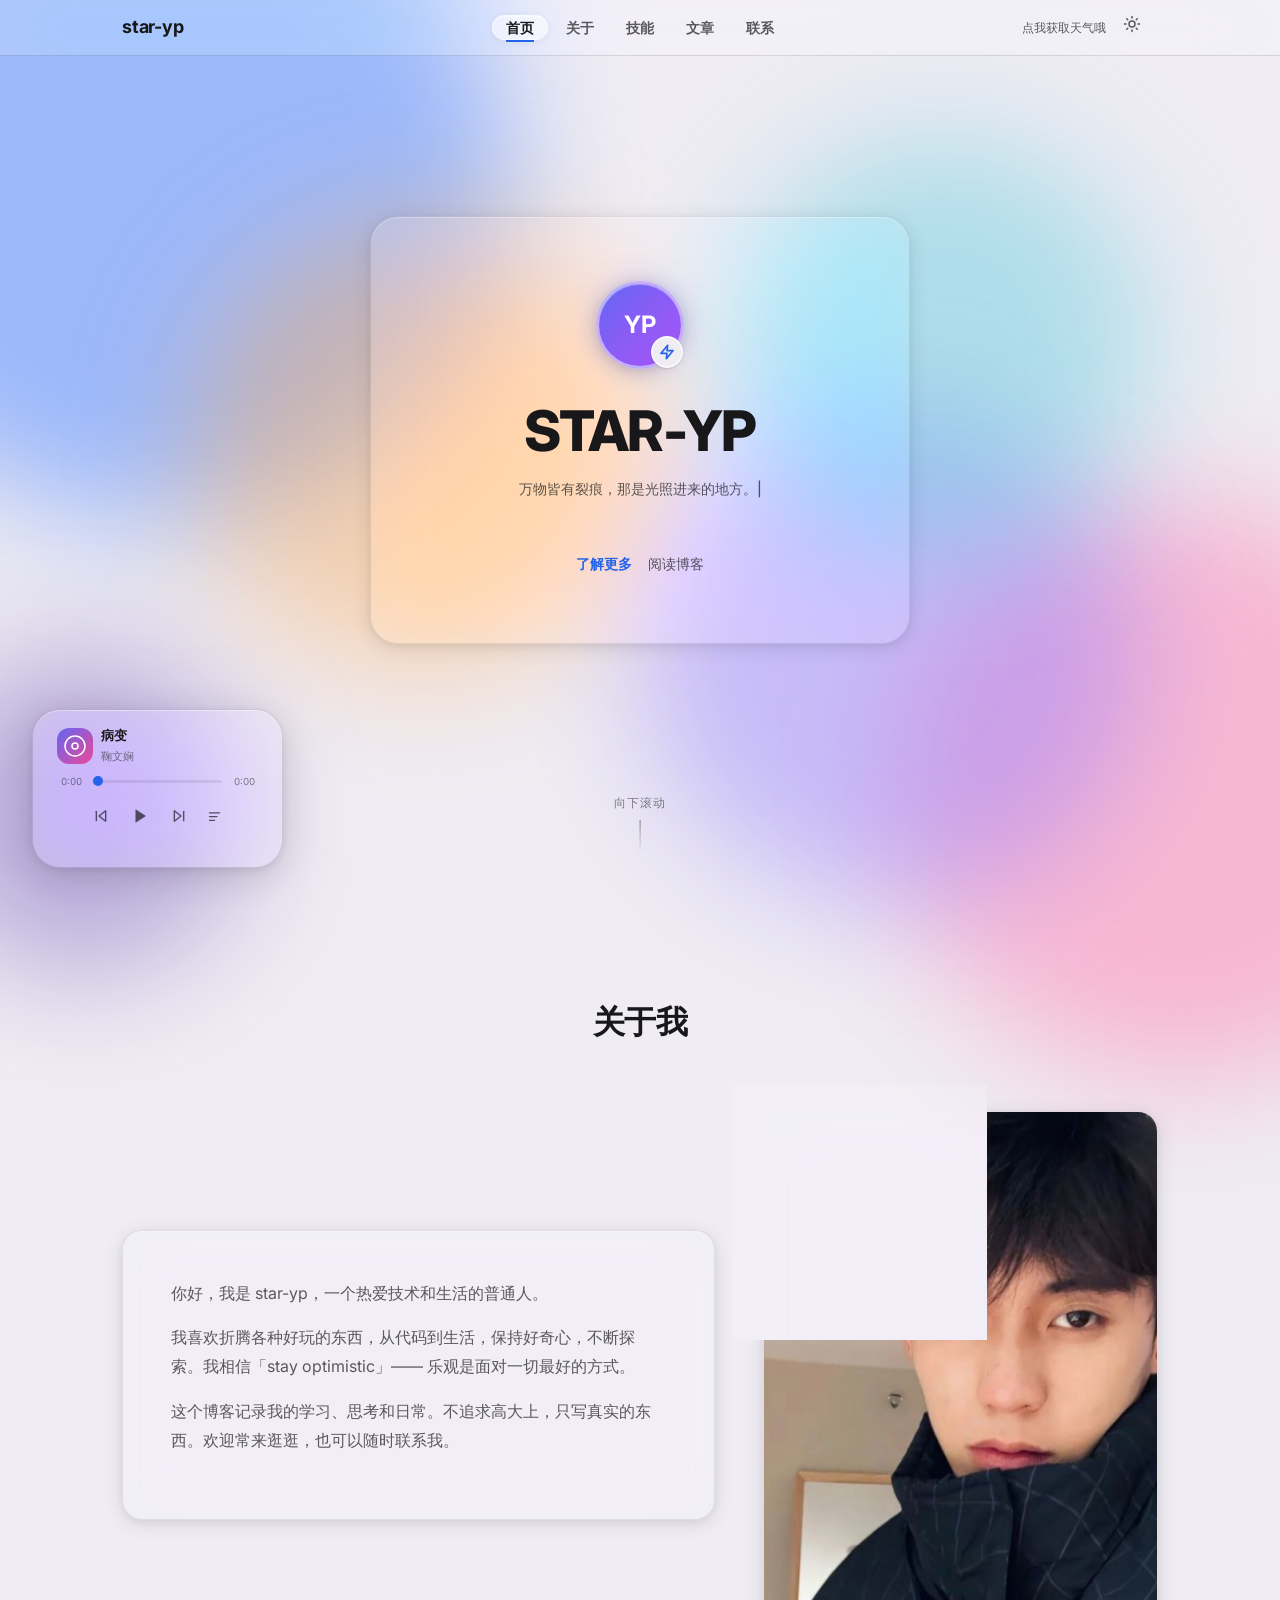
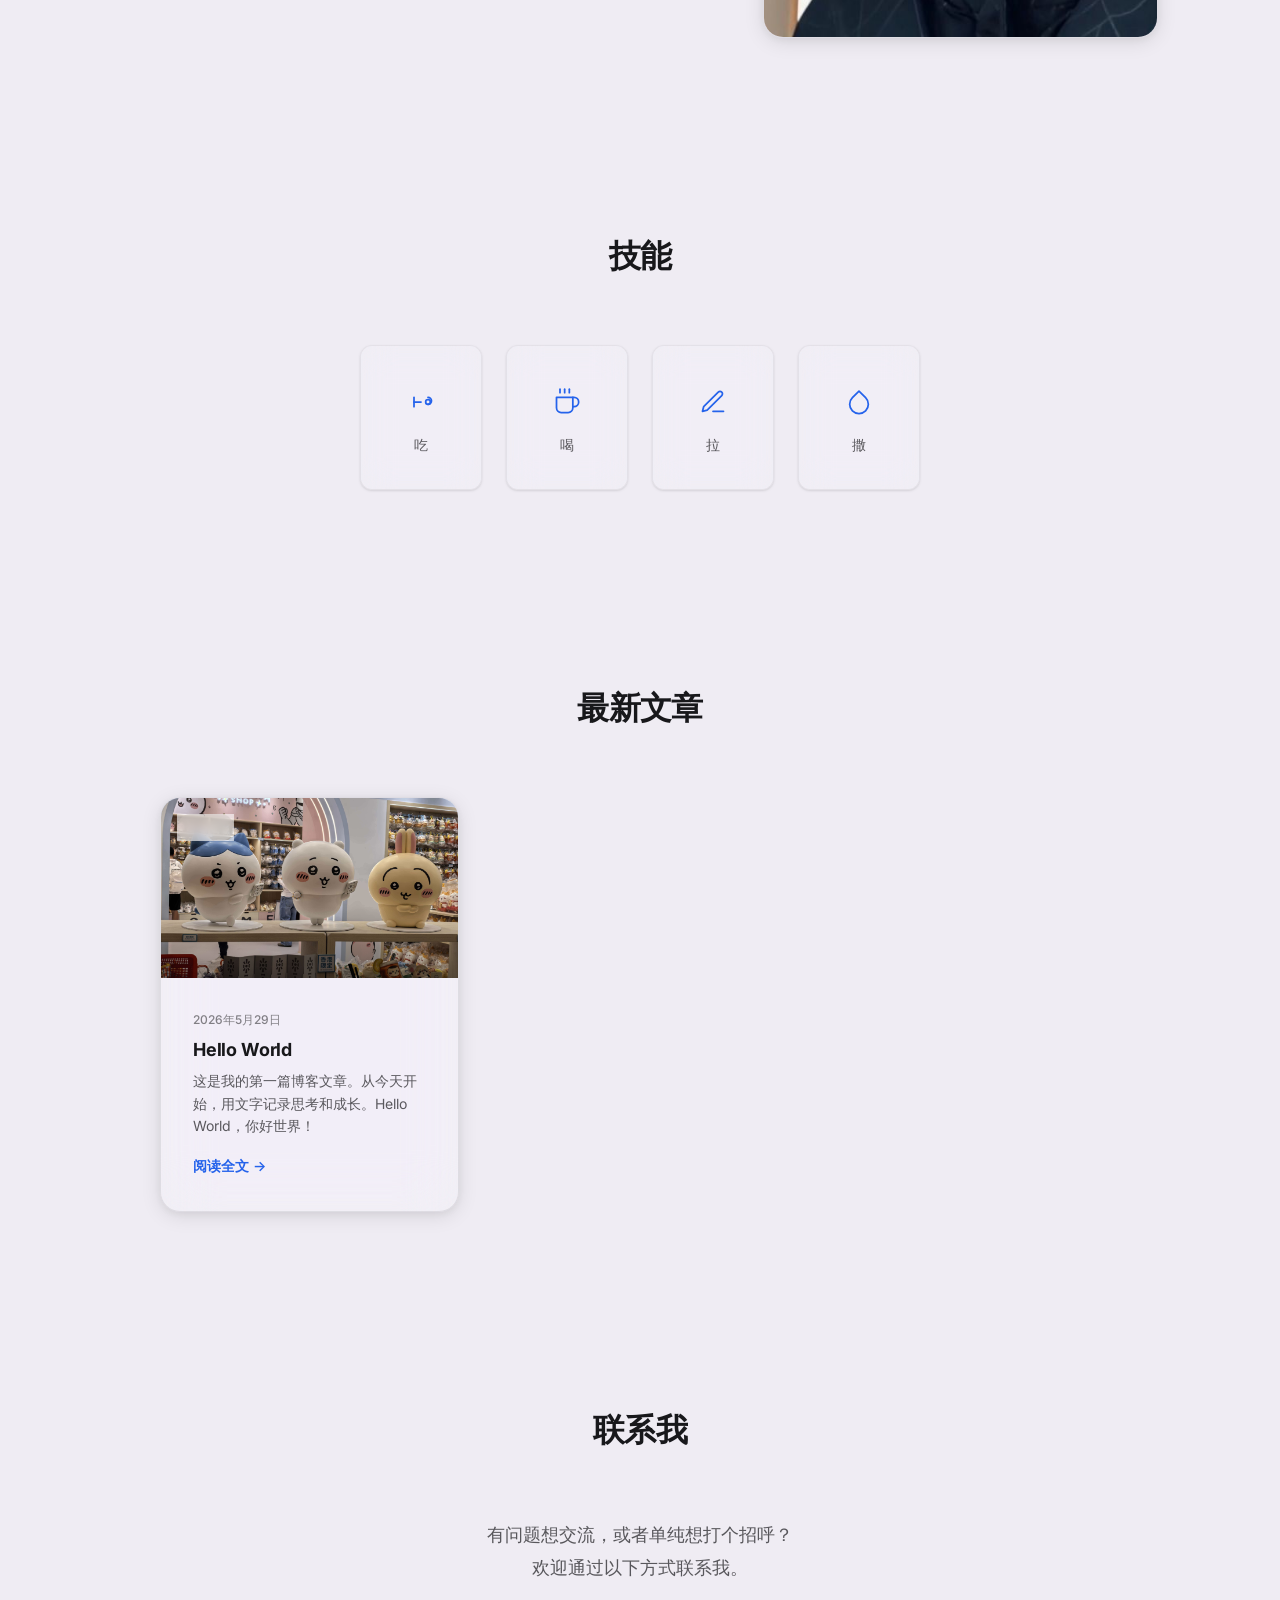
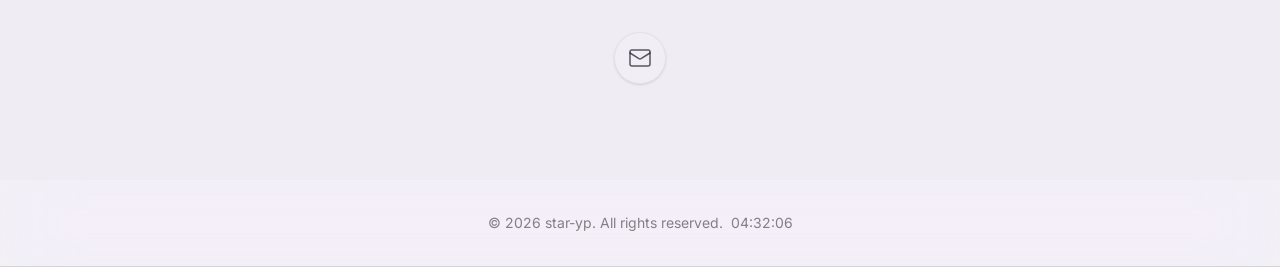
==== commit aba1ff79: "Revert contact section to email only" ====
--- a/index.html
+++ b/index.html
@@ -190,16 +190,14 @@
       <div class="container">
         <h2 class="section__title reveal">联系我</h2>
         <p class="contact__intro reveal">
-          有空来聊天，随时欢迎。
+          有问题想交流，或者单纯想打个招呼？<br>欢迎通过以下方式联系我。
         </p>
         <div class="contact__links reveal">
-          <a href="https://wpa.qq.com/msgrd?v=3&uin=1507624660&site=qq&menu=yes" target="_blank" class="contact__link glass--light" aria-label="QQ">
-            <span class="contact__link-label">QQ</span>
-            <span class="contact__link-val">1507624660</span>
-          </a>
-          <a href="https://www.douyin.com/user/aaabbbccc332211" target="_blank" class="contact__link glass--light" aria-label="抖音">
-            <span class="contact__link-label">抖音</span>
-            <span class="contact__link-val">aaabbbccc332211</span>
+          <a href="mailto:1507624660@qq.com" class="contact__link glass--light" aria-label="QQ邮箱">
+            <svg width="24" height="24" viewBox="0 0 24 24" fill="none" stroke="currentColor" stroke-width="1.5" stroke-linecap="round" stroke-linejoin="round">
+              <rect x="2" y="4" width="20" height="16" rx="2"/>
+              <path d="m22 7-8.97 5.7a1.94 1.94 0 0 1-2.06 0L2 7"/>
+            </svg>
           </a>
         </div>
       </div>
--- a/css/styles.css
+++ b/css/styles.css
@@ -1357,20 +1357,12 @@
 .contact__link {
   display: flex;
   align-items: center;
-  gap: var(--space-sm);
-  padding: 14px 24px;
-  border-radius: var(--radius-full);
+  justify-content: center;
+  width: 52px;
+  height: 52px;
+  border-radius: 50%;
   color: var(--color-text-secondary);
-  text-decoration: none;
   transition: all var(--transition-base);
-}
-.contact__link-label {
-  font-size: var(--text-sm);
-  font-weight: 600;
-  color: var(--color-accent);
-}
-.contact__link-val {
-  font-size: var(--text-sm);
 }
 
 .contact__link:hover {
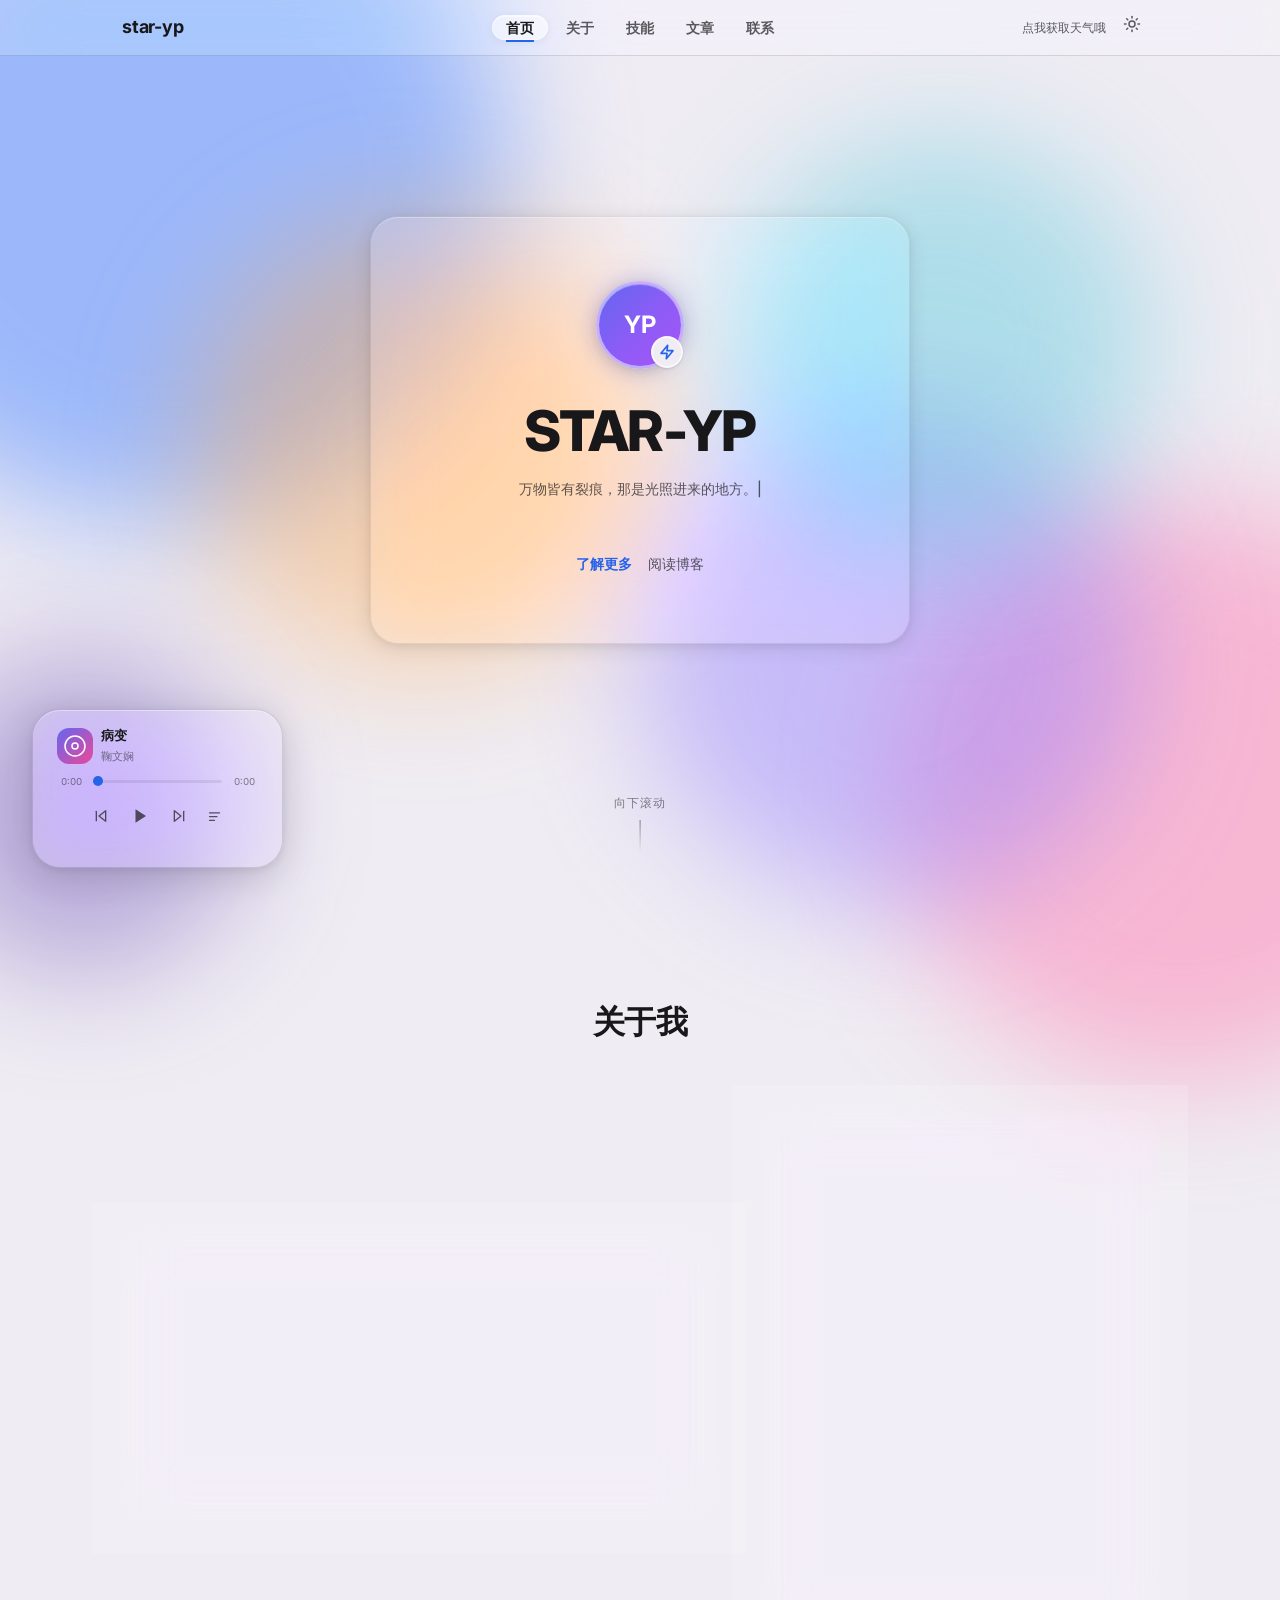
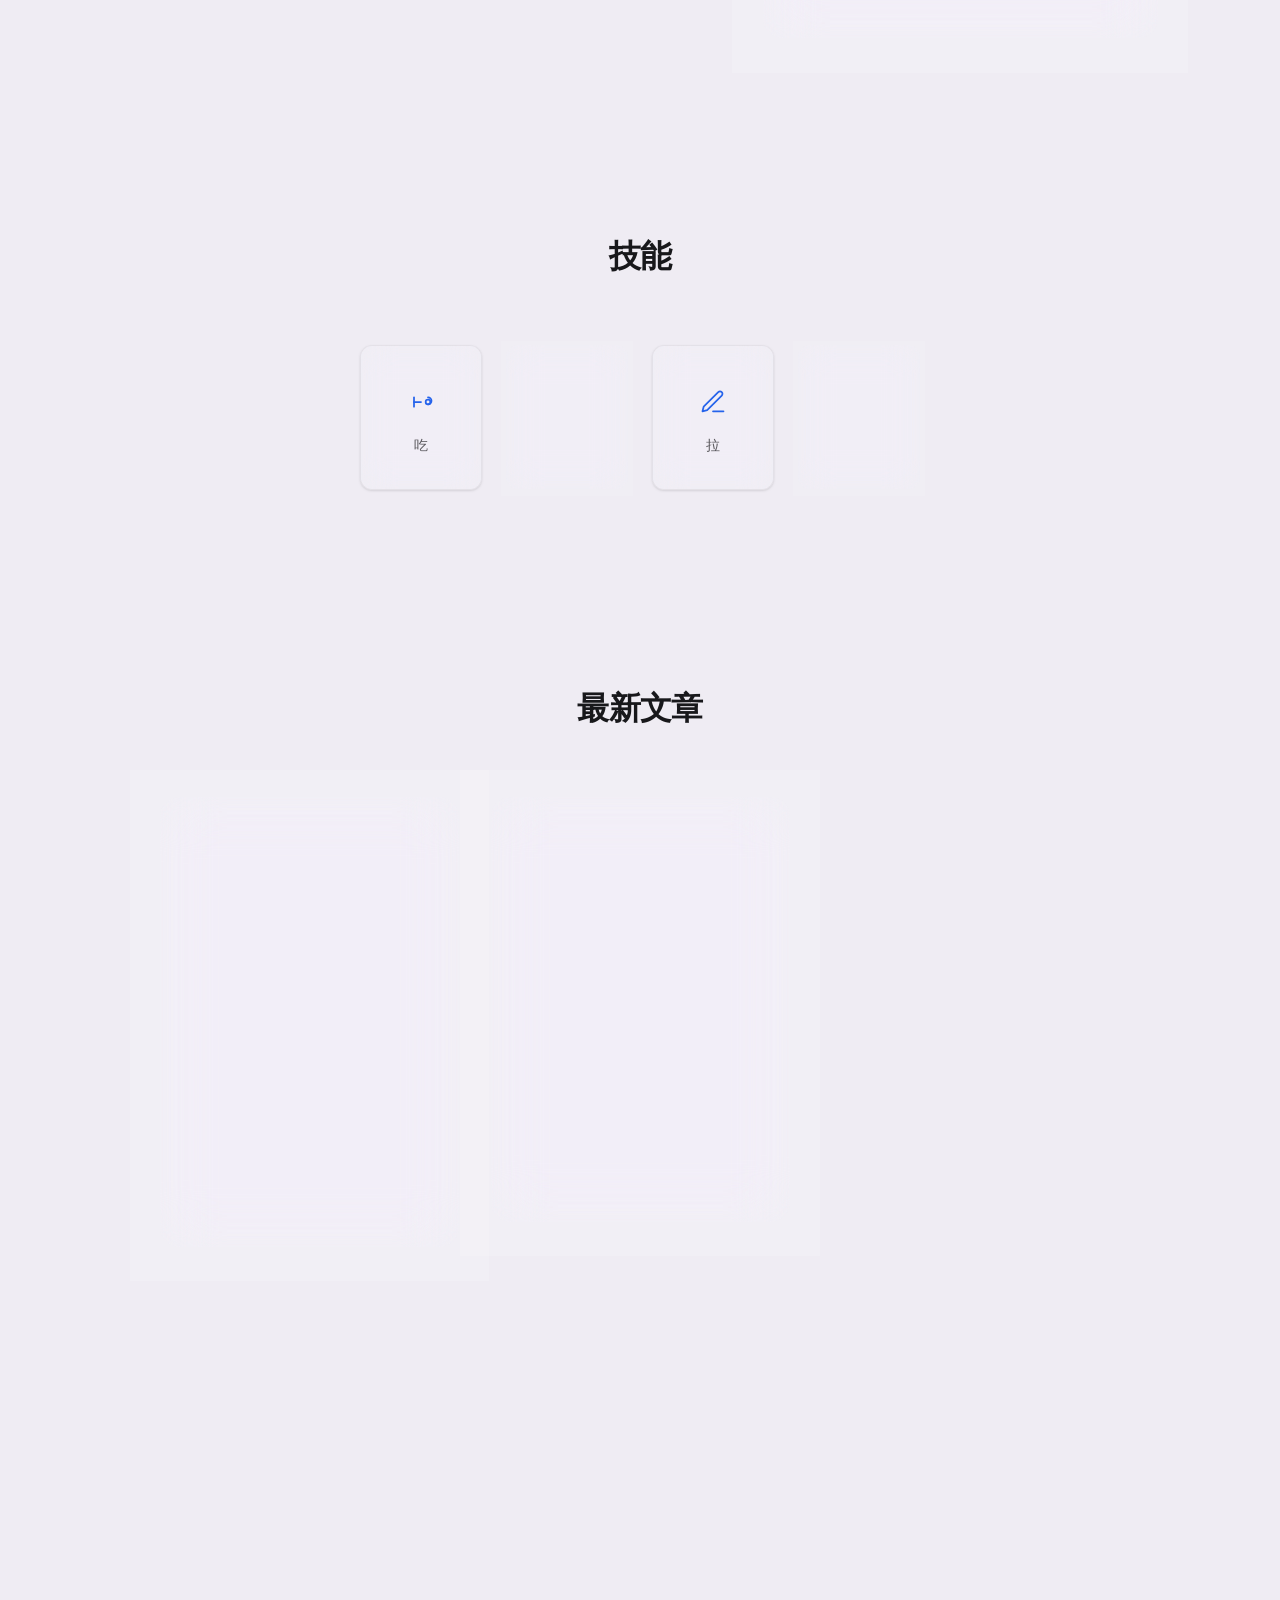
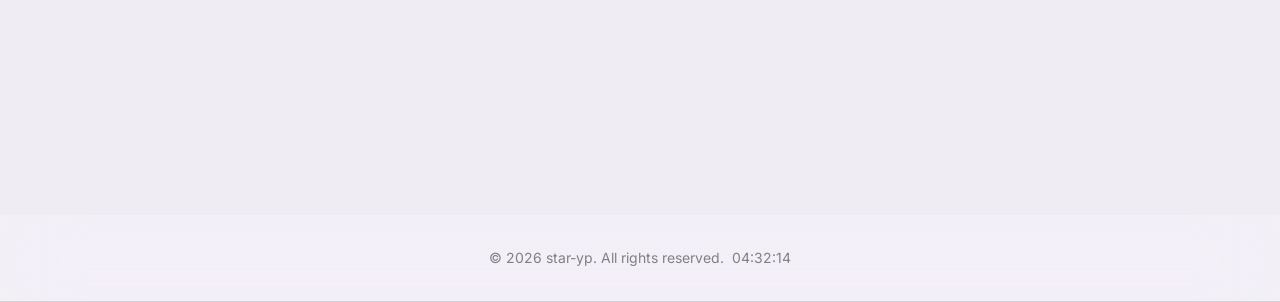
==== commit accc834f: "Add tags system and new soul ferry review article - Add tag system with #style gray text labels on c" ====
--- a/index.html
+++ b/index.html
@@ -168,9 +168,25 @@
         <div class="posts__grid">
           <article class="post-card glass--medium reveal">
             <div class="post-card__image">
+              <img class="post-card__image-img" src="assets/post-soul-ferry.jpg" alt="">
+              <div class="post-card__image-overlay"></div>
+            </div>
+            <a href="post.html?id=soul-ferry-ten-years" class="post-card__body">
+              <time class="post-card__date" datetime="2026-06-03">2026年6月3日</time>
+              <h3 class="post-card__title">《灵魂摆渡·十年》第七八集，太好看了！</h3>
+              <p class="post-card__excerpt">
+                等了十年，那种熟悉的感觉又回来了。七八两集看完，只想说一句：值了。
+              </p>
+              <div class="post-card__tags">
+                <span class="post-card__tag">#影视杂谈</span>
+                <span class="post-card__tag">#朋友圈</span>
+              </div>
+            </a>
+          </article>
+          <article class="post-card glass--medium reveal">
+            <div class="post-card__image">
               <img class="post-card__image-img" src="assets/post-cover.jpg" alt="">
               <div class="post-card__image-overlay"></div>
-              <span class="post-card__category">随笔</span>
             </div>
             <a href="post.html?id=hello-world" class="post-card__body">
               <time class="post-card__date" datetime="2026-05-29">2026年5月29日</time>
@@ -178,7 +194,10 @@
               <p class="post-card__excerpt">
                 这是我的第一篇博客文章。从今天开始，用文字记录思考和成长。Hello World，你好世界！
               </p>
-              <span class="post-card__link">阅读全文 →</span>
+              <div class="post-card__tags">
+                <span class="post-card__tag">#技术随录</span>
+                <span class="post-card__tag">#碎碎念</span>
+              </div>
             </a>
           </article>
         </div>
--- a/css/styles.css
+++ b/css/styles.css
@@ -180,10 +180,10 @@
   background: rgba(255, 255, 255, 0.08);
 }
 [data-theme="dark"] ::-webkit-scrollbar-thumb {
-  background: rgba(255, 255, 255, 0.15);
+  background: rgba(255, 255, 255, 0.1);
 }
 [data-theme="dark"] ::-webkit-scrollbar-thumb:hover {
-  background: rgba(255, 255, 255, 0.25);
+  background: rgba(255, 255, 255, 0.2);
 }
 [data-theme="dark"] body::before {
   background: var(--color-bg);
@@ -1336,6 +1336,20 @@
   color: var(--color-accent-hover);
 }
 
+.post-card__tags {
+  display: flex;
+  flex-wrap: wrap;
+  gap: 6px;
+  margin-bottom: var(--space-md);
+}
+
+.post-card__tag {
+  display: inline-block;
+  font-size: var(--text-xs);
+  color: var(--color-text-tertiary);
+  font-weight: 400;
+}
+
 /* ============================================================
    [10] CONTACT / FOOTER
    ============================================================ */
@@ -1767,6 +1781,16 @@
   font-weight: 600;
   margin-bottom: var(--space-sm);
 }
+.post-overlay__body .post-page__tags {
+  display: flex;
+  flex-wrap: wrap;
+  gap: 6px;
+  margin-bottom: var(--space-lg);
+}
+.post-overlay__body .post-page__tag {
+  font-size: var(--text-xs);
+  color: var(--color-text-tertiary);
+}
 .post-overlay__body .post-page__title {
   font-size: var(--text-4xl);
   font-weight: 800;
@@ -1787,6 +1811,17 @@
   color: var(--color-text-secondary);
 }
 .post-overlay__body .post-page__body p { margin-bottom: var(--space-lg); }
+
+.post-page__tags {
+  display: flex;
+  flex-wrap: wrap;
+  gap: 6px;
+  margin-bottom: var(--space-lg);
+}
+.post-page__tag {
+  font-size: var(--text-xs);
+  color: var(--color-text-tertiary);
+}
 
 @media (max-width: 640px) {
   .post-overlay__panel {
@@ -2170,10 +2205,39 @@
 }
 
 /* ============================================================
-   [16] CUSTOM SCROLLBAR
-   ============================================================ */
+   [16] LOADING PROGRESS BAR
+   ============================================================ */
+.progress-bar {
+  position: fixed;
+  top: 0;
+  left: 0;
+  width: 0%;
+  height: 2.5px;
+  z-index: 150;
+  background: var(--color-accent);
+  transition: width 0.25s ease-out;
+  pointer-events: none;
+  border-radius: 0 2px 2px 0;
+}
+.progress-bar--done {
+  width: 100%;
+  opacity: 0;
+  transition: width 0.15s ease-out, opacity 0.3s ease-out 0.15s;
+}
+
+/* ============================================================
+   [17] CUSTOM SCROLLBAR
+   ============================================================ */
+html {
+  scrollbar-width: thin;
+  scrollbar-color: rgba(0, 0, 0, 0.1) transparent;
+}
+[data-theme="dark"] html {
+  scrollbar-color: rgba(255, 255, 255, 0.1) transparent;
+}
+
 ::-webkit-scrollbar {
-  width: 6px;
+  width: 4px;
 }
 
 ::-webkit-scrollbar-track {
@@ -2181,12 +2245,12 @@
 }
 
 ::-webkit-scrollbar-thumb {
-  background: rgba(0, 0, 0, 0.15);
-  border-radius: 3px;
+  background: rgba(0, 0, 0, 0.1);
+  border-radius: 2px;
 }
 
 ::-webkit-scrollbar-thumb:hover {
-  background: rgba(0, 0, 0, 0.25);
+  background: rgba(0, 0, 0, 0.22);
 }
 
 /* ============================================================
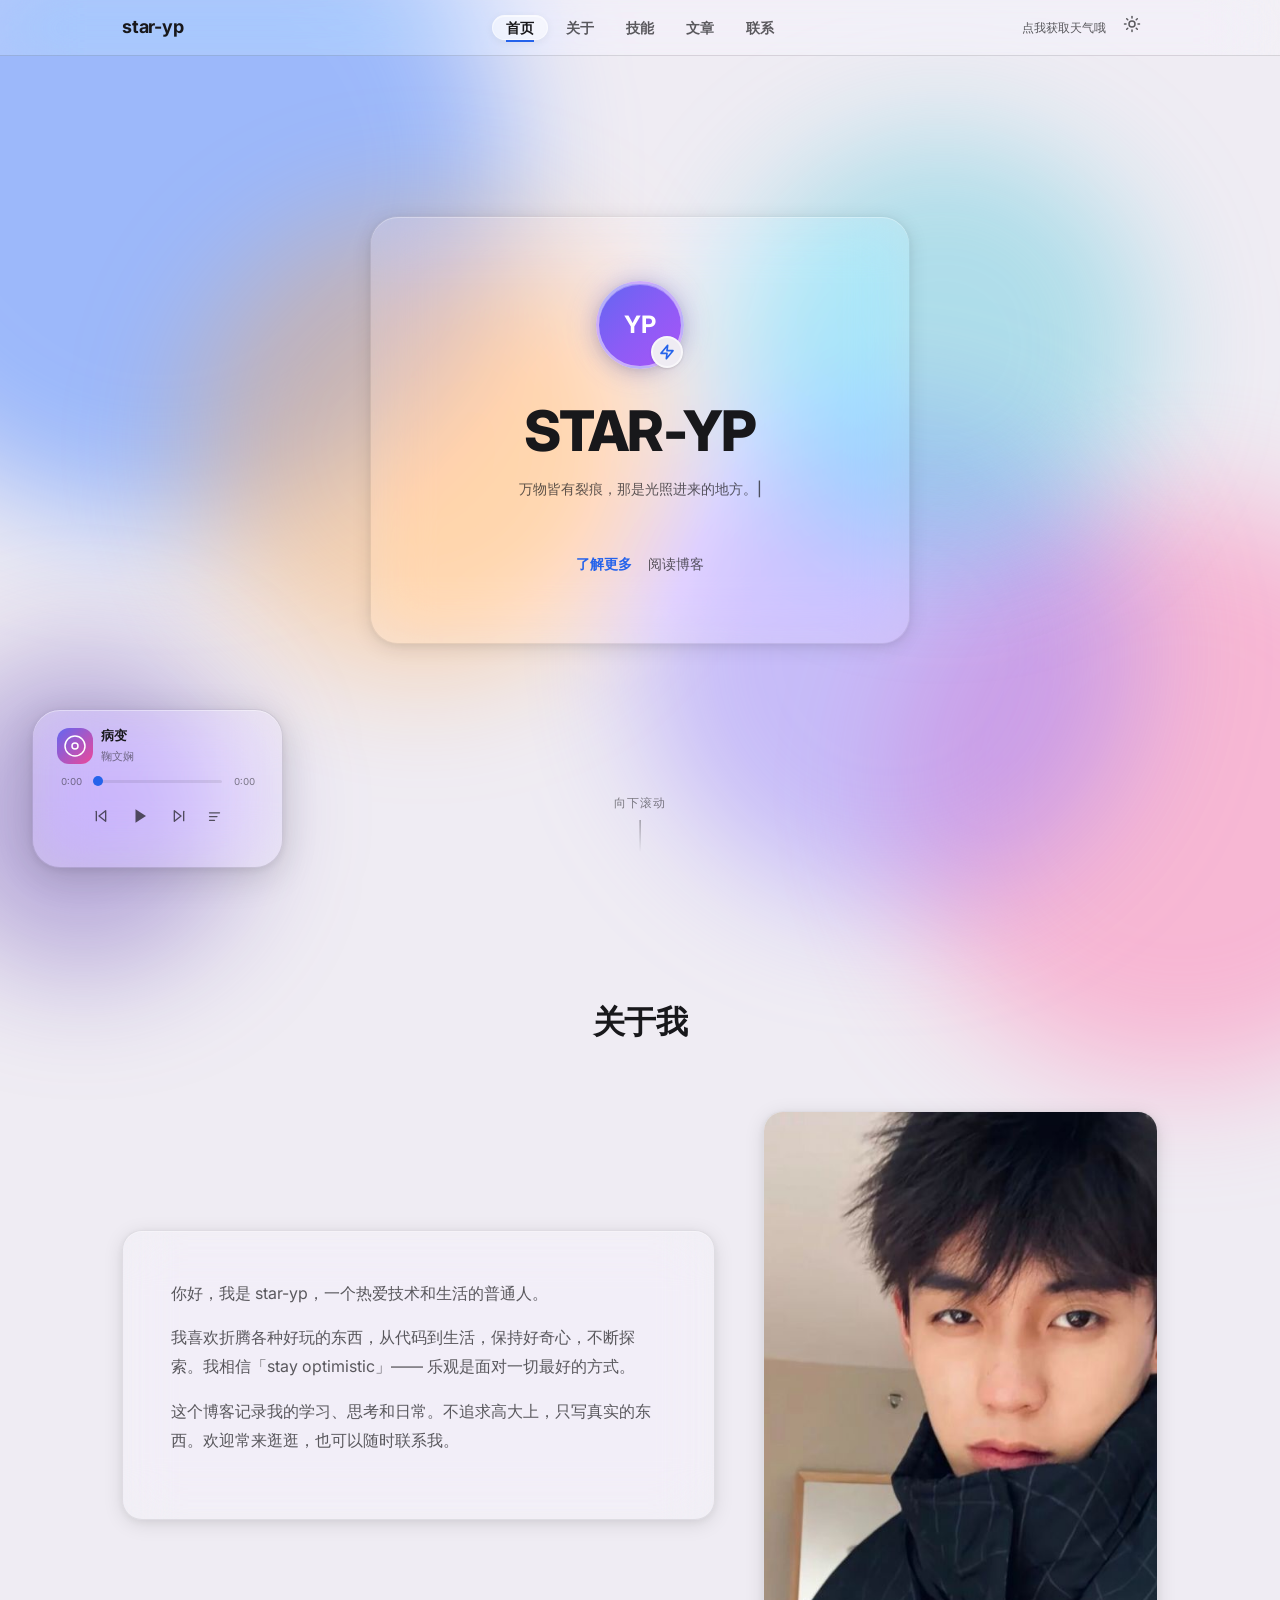
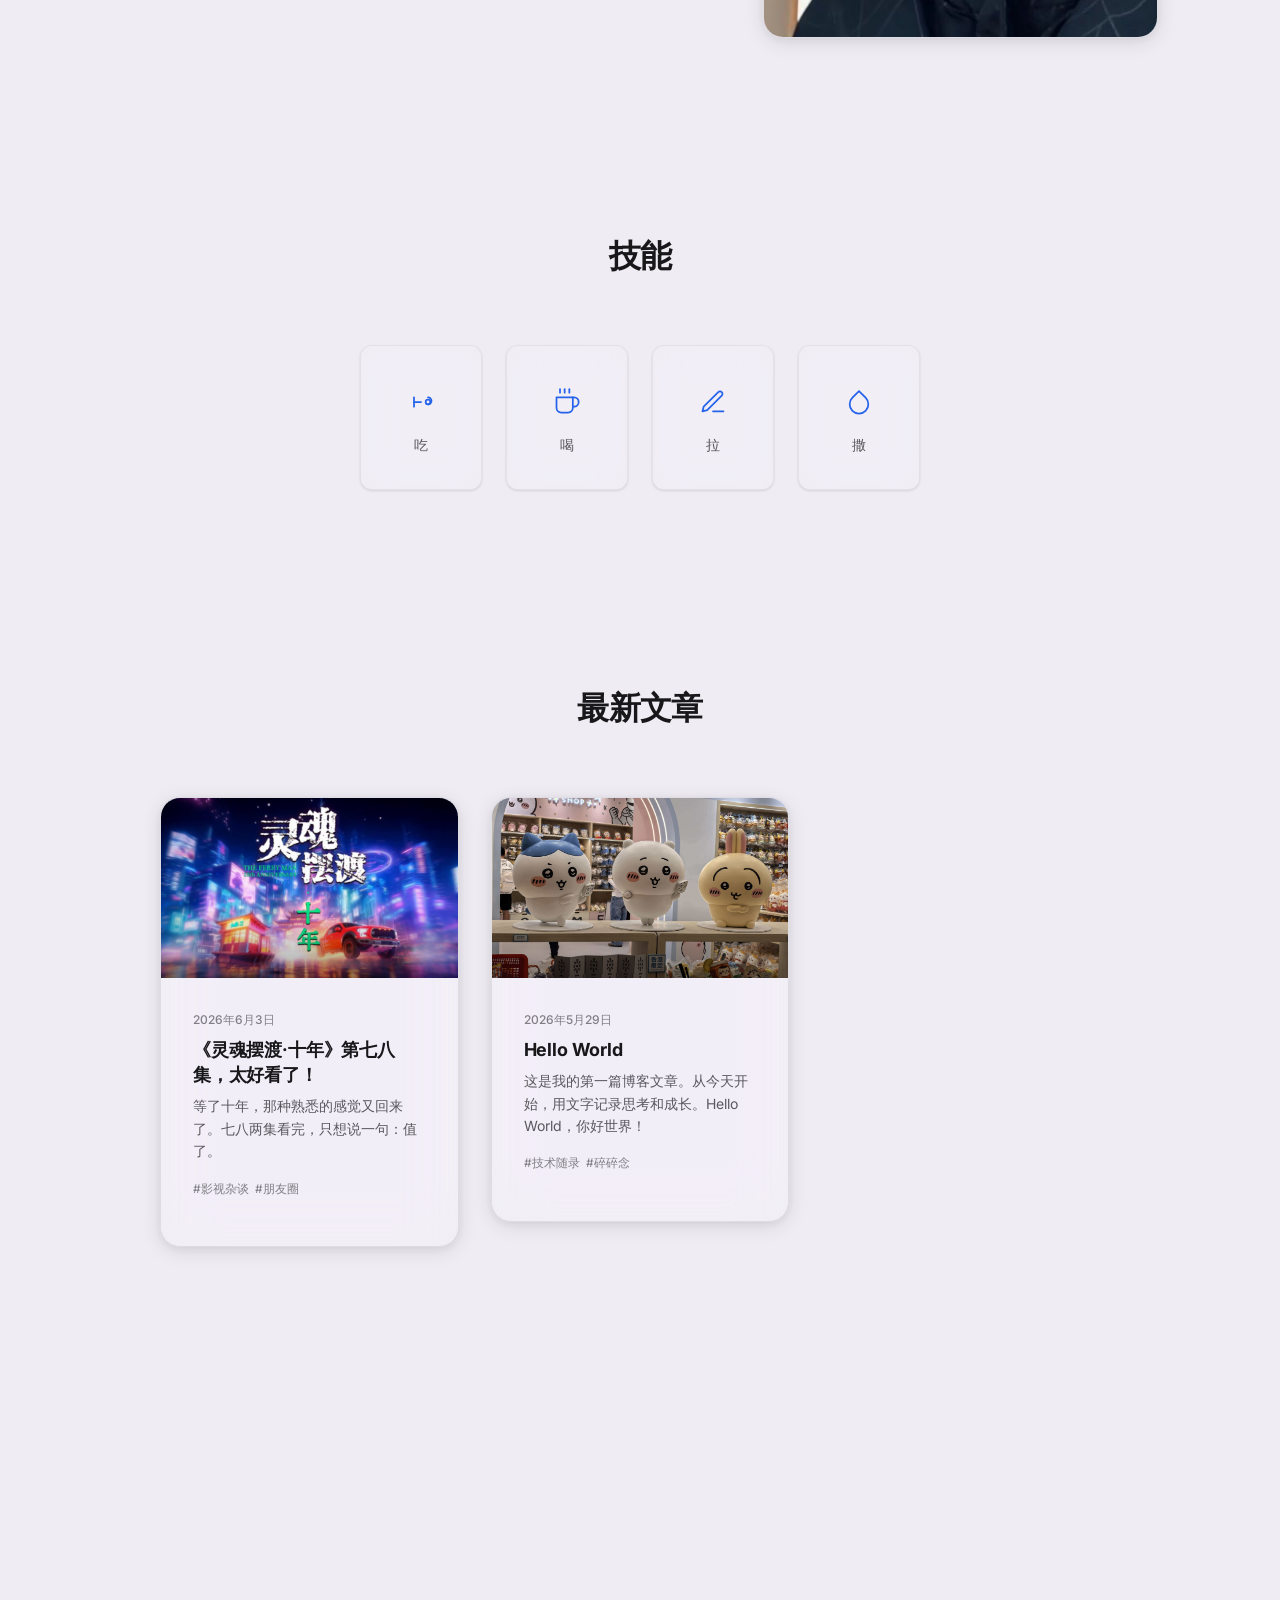
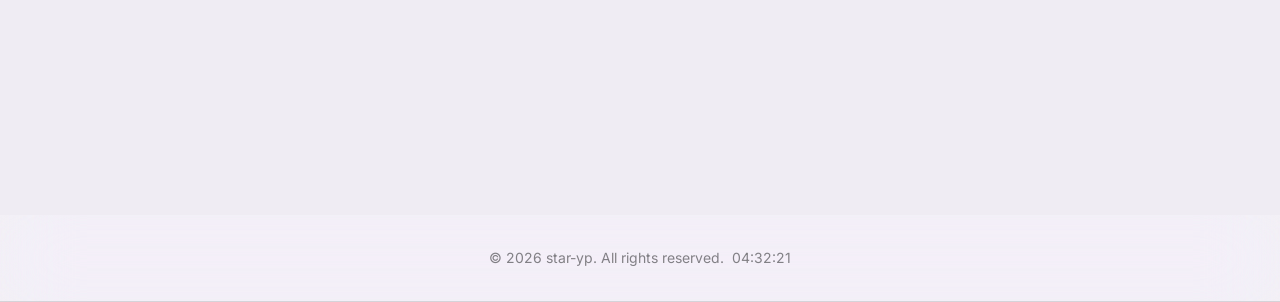
==== commit ac1c9e2a: "Switch to centered overlay for article detail, modernize scrollbar - Desktop & mobile both use overl" ====
--- a/index.html
+++ b/index.html
@@ -227,8 +227,8 @@
   <div class="post-overlay" id="postOverlay" aria-hidden="true">
     <div class="post-overlay__backdrop" id="postOverlayBackdrop"></div>
     <div class="post-overlay__panel glass--heavy" id="postOverlayPanel">
-      <button class="post-overlay__close" id="postOverlayClose">
-        <svg width="20" height="20" viewBox="0 0 24 24" fill="none" stroke="currentColor" stroke-width="2" stroke-linecap="round"><line x1="18" y1="6" x2="6" y2="18"/><line x1="6" y1="6" x2="18" y2="18"/></svg>
+      <button class="post-overlay__close" id="postOverlayClose" aria-label="关闭">
+        <svg width="16" height="16" viewBox="0 0 24 24" fill="none" stroke="currentColor" stroke-width="2.5" stroke-linecap="round"><line x1="18" y1="6" x2="6" y2="18"/><line x1="6" y1="6" x2="18" y2="18"/></svg>
       </button>
       <article class="post-overlay__body" id="postOverlayContent"></article>
     </div>
@@ -245,6 +245,20 @@
   <audio id="bgmAudio" preload="auto">
     <source src="https://music.163.com/song/media/outer/url?id=533259686.mp3" type="audio/mpeg">
   </audio>
+  <script>
+    (() => {
+      const key = 'blog_music_state';
+      let s;
+      try { s = JSON.parse(localStorage.getItem(key)); } catch (e) {}
+      if (!s || !s.playing || !s.src) return;
+      localStorage.removeItem(key);
+      const a = document.getElementById('bgmAudio');
+      if (!a) return;
+      a.src = s.src;
+      a.currentTime = s.currentTime || 0;
+      a.play().catch(() => {});
+    })();
+  </script>
   <div class="music-player glass--heavy tilt-card" id="musicPlayer">
     <div class="music-player__header">
       <div class="music-player__album">
--- a/css/styles.css
+++ b/css/styles.css
@@ -180,10 +180,10 @@
   background: rgba(255, 255, 255, 0.08);
 }
 [data-theme="dark"] ::-webkit-scrollbar-thumb {
-  background: rgba(255, 255, 255, 0.1);
+  background: rgba(255, 255, 255, 0.07);
 }
 [data-theme="dark"] ::-webkit-scrollbar-thumb:hover {
-  background: rgba(255, 255, 255, 0.2);
+  background: rgba(255, 255, 255, 0.15);
 }
 [data-theme="dark"] body::before {
   background: var(--color-bg);
@@ -1717,54 +1717,55 @@
 body.post-overlay-active main,
 body.post-overlay-active .nav,
 body.post-overlay-active .footer,
-body.post-overlay-active .music-player,
 body.post-overlay-active .scroll-top,
 body.post-overlay-active .bg-orbs {
   filter: blur(6px);
   transition: filter 0.45s cubic-bezier(0.22, 0.61, 0.36, 1);
 }
-main, .nav, .footer, .music-player, .scroll-top, .bg-orbs {
+main, .nav, .footer, .scroll-top, .bg-orbs {
   transition: filter 0.45s cubic-bezier(0.22, 0.61, 0.36, 1);
 }
 .post-overlay__panel {
   position: relative;
-  margin-left: auto;
   width: 100%;
-  max-width: 720px;
-  height: 100vh;
-  height: 100dvh;
+  max-width: 860px;
+  max-height: 90vh;
+  max-height: 90dvh;
+  margin: auto;
   overflow-y: auto;
   padding: var(--space-4xl) var(--space-2xl);
-  border-left: 1px solid var(--glass-border-heavy);
-  border-radius: var(--radius-lg) 0 0 var(--radius-lg);
-  transform: translateX(40px);
+  border: 1px solid var(--glass-border-heavy);
+  border-radius: var(--radius-lg);
+  box-shadow: var(--glass-shadow-lg);
+  transform: scale(0.95) translateY(12px);
   transition: transform 0.4s cubic-bezier(0.22, 0.61, 0.36, 1);
 }
 .post-overlay--open .post-overlay__panel {
-  transform: translateX(0);
+  transform: scale(1) translateY(0);
 }
 .post-overlay__close {
-  position: sticky;
-  top: 0;
-  z-index: 1;
-  display: inline-flex;
-  align-items: center;
-  gap: 6px;
-  font-size: var(--text-sm);
-  color: var(--color-text-tertiary);
-  background: var(--glass-bg-light);
-  backdrop-filter: blur(12px);
-  -webkit-backdrop-filter: blur(12px);
-  border: 1px solid var(--glass-border-light);
-  border-radius: var(--radius-full);
-  padding: 6px 14px;
-  margin-bottom: var(--space-2xl);
+  position: absolute;
+  top: 16px;
+  right: 16px;
+  z-index: 2;
+  display: flex;
+  align-items: center;
+  justify-content: center;
+  width: 36px;
+  height: 36px;
+  color: var(--color-text-secondary);
+  background: var(--glass-bg);
+  backdrop-filter: blur(16px);
+  -webkit-backdrop-filter: blur(16px);
+  border: 1px solid var(--glass-border);
+  border-radius: 50%;
   cursor: pointer;
-  transition: color 0.2s ease, background 0.2s ease;
+  transition: color 0.2s ease, background 0.2s ease, transform 0.2s ease;
 }
 .post-overlay__close:hover {
-  color: var(--color-accent);
-  background: var(--glass-bg);
+  color: var(--color-text-primary);
+  background: var(--glass-bg-heavy);
+  transform: scale(1.08);
 }
 .post-overlay__body .post-page__cover {
   width: 100%;
@@ -1826,10 +1827,13 @@
 @media (max-width: 640px) {
   .post-overlay__panel {
     max-width: 100%;
-    border-radius: var(--radius-lg) var(--radius-lg) 0 0;
-    margin-top: 12vh;
+    max-height: none;
+    margin: 12vh 0 0 0;
     height: 88vh;
     height: 88dvh;
+    border-radius: var(--radius-lg) var(--radius-lg) 0 0;
+    border: none;
+    border-top: 1px solid var(--glass-border-heavy);
     transform: translateY(40px);
     padding: var(--space-2xl) var(--space-lg);
   }
@@ -2237,7 +2241,7 @@
 }
 
 ::-webkit-scrollbar {
-  width: 4px;
+  width: 3px;
 }
 
 ::-webkit-scrollbar-track {
@@ -2245,12 +2249,12 @@
 }
 
 ::-webkit-scrollbar-thumb {
-  background: rgba(0, 0, 0, 0.1);
+  background: rgba(0, 0, 0, 0.08);
   border-radius: 2px;
 }
 
 ::-webkit-scrollbar-thumb:hover {
-  background: rgba(0, 0, 0, 0.22);
+  background: rgba(0, 0, 0, 0.18);
 }
 
 /* ============================================================
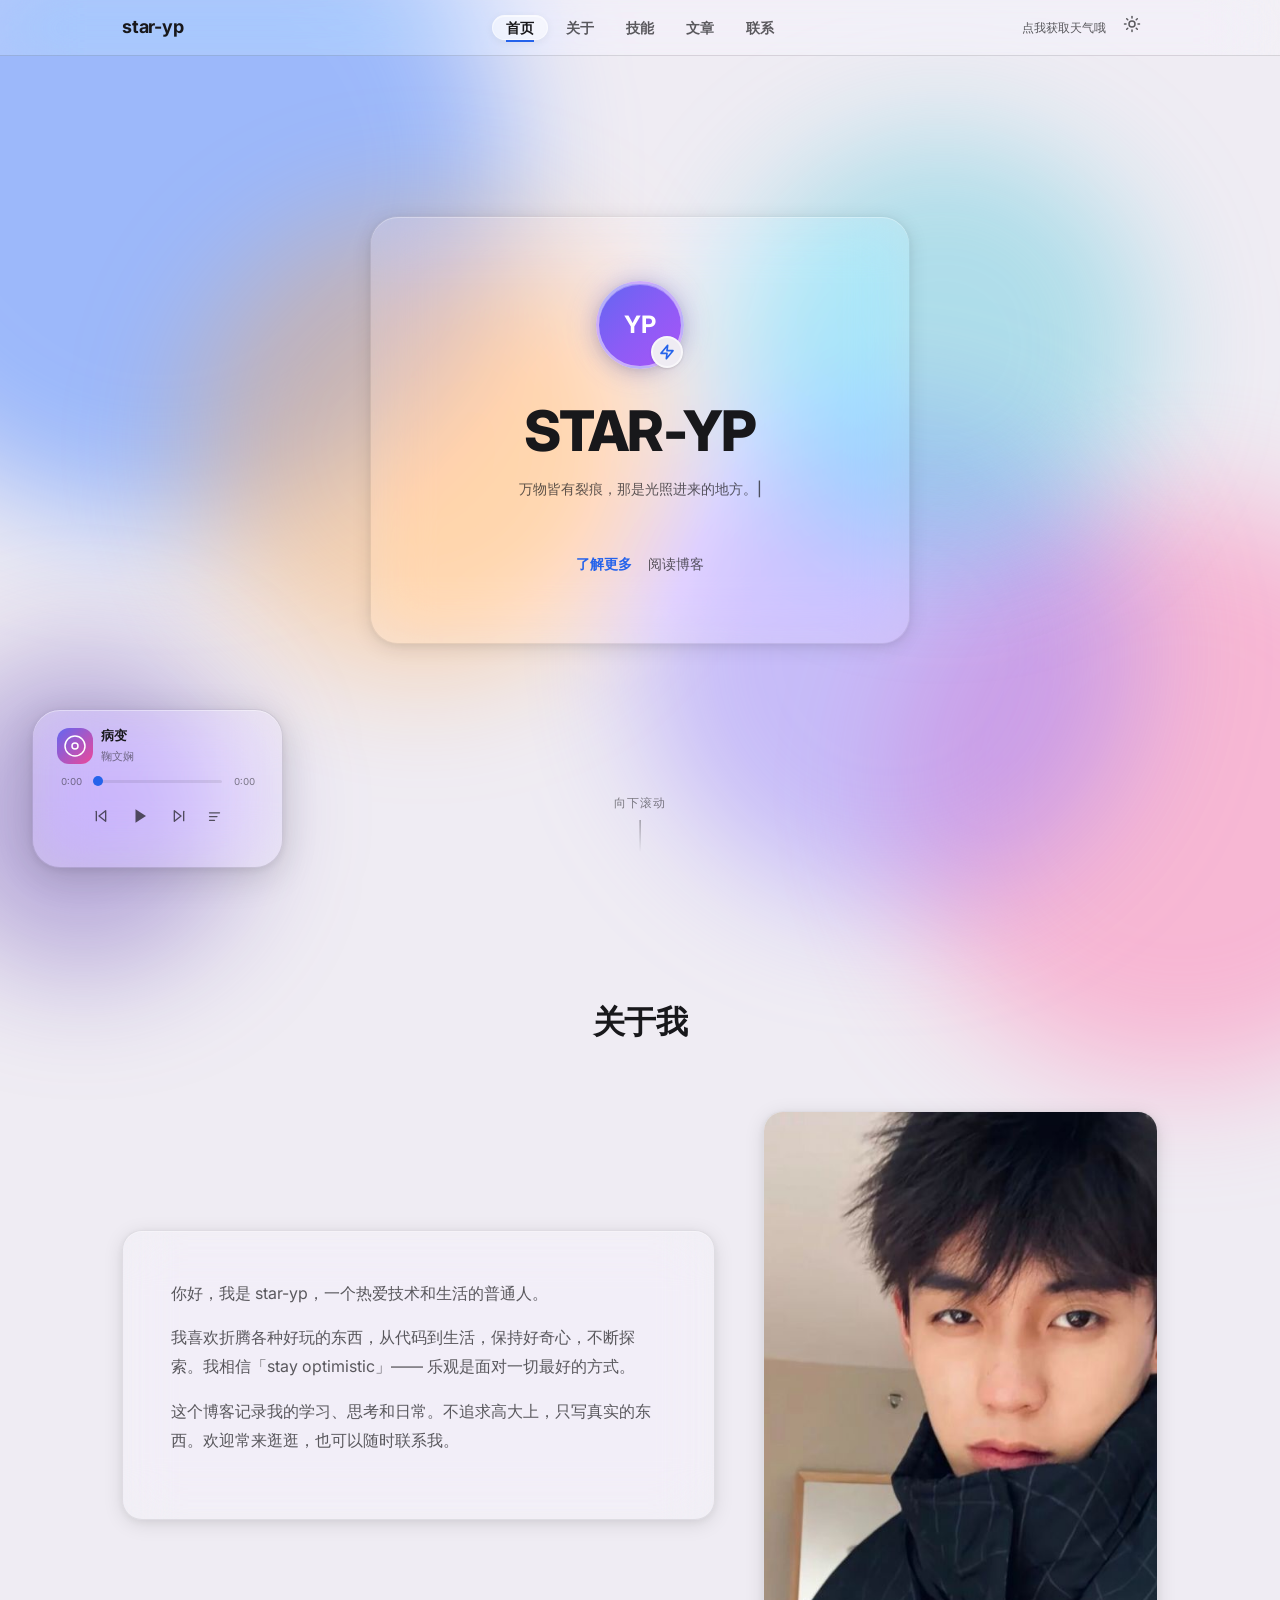
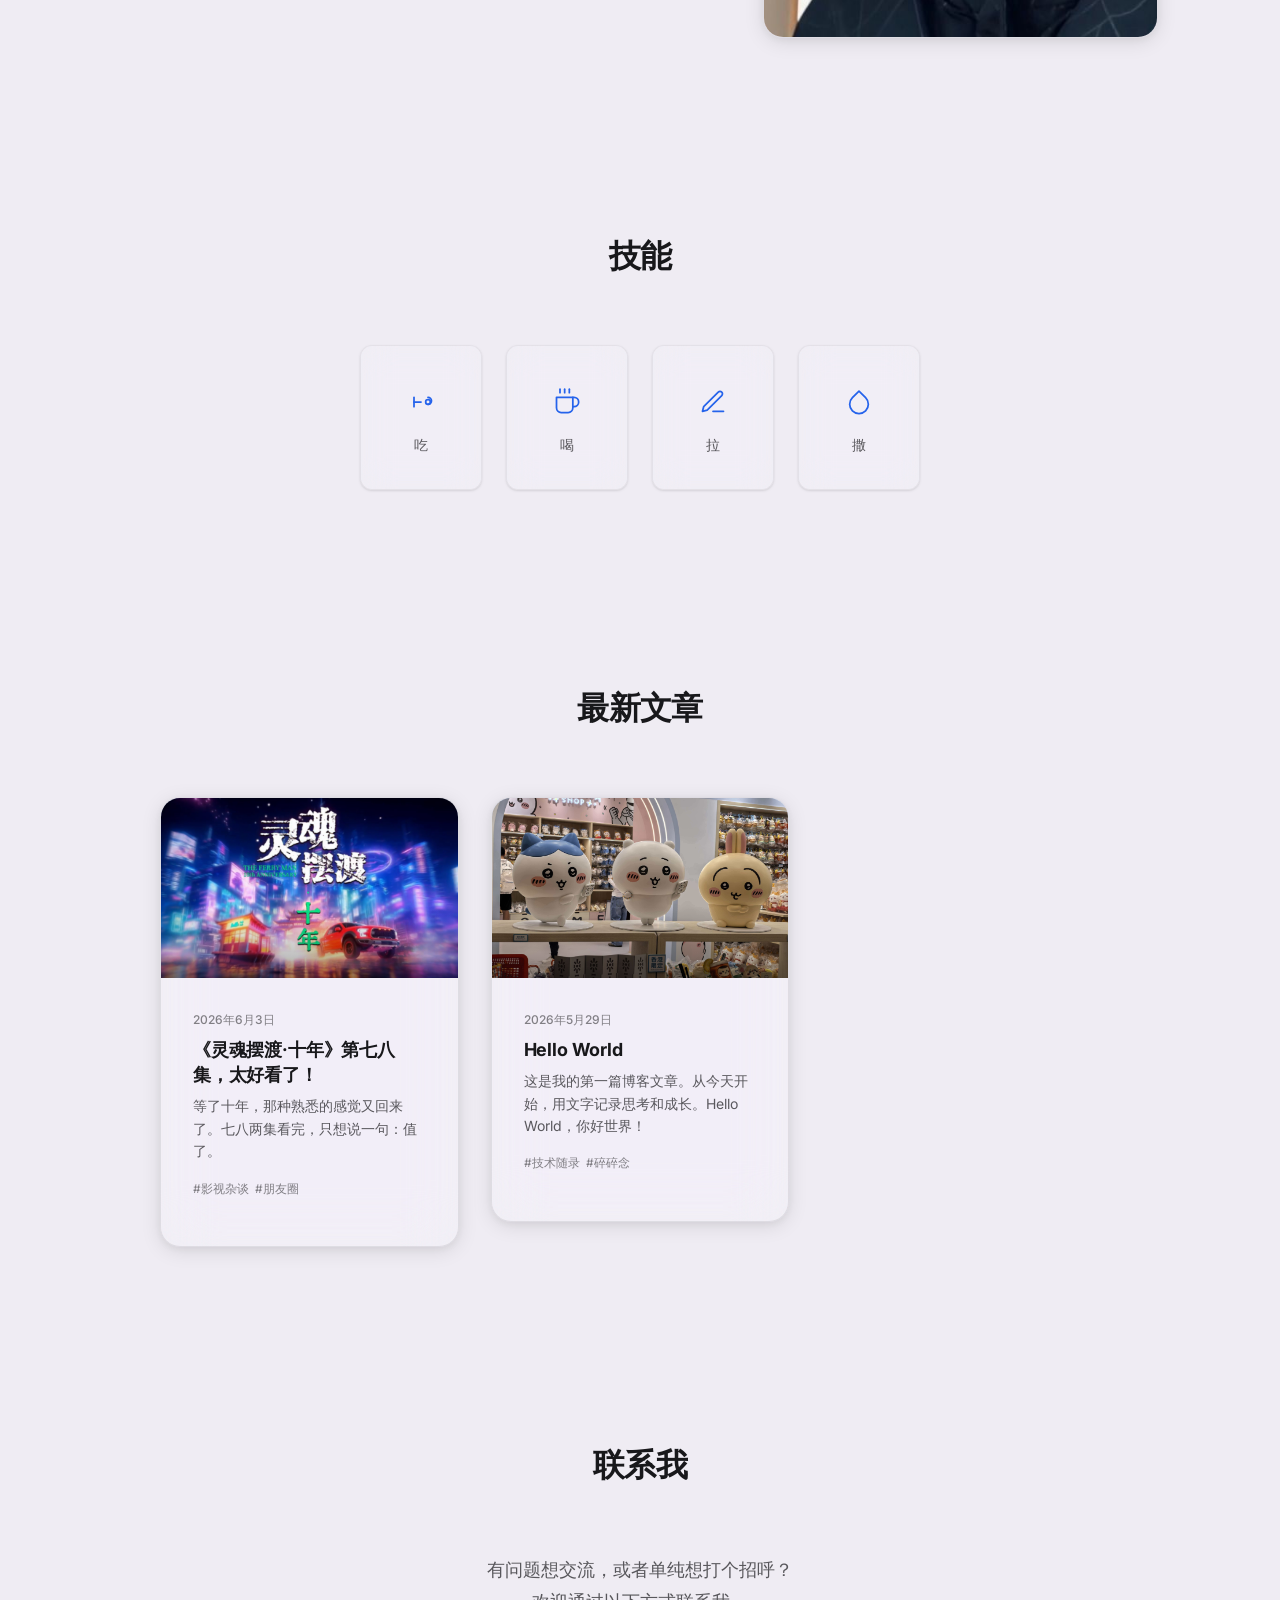
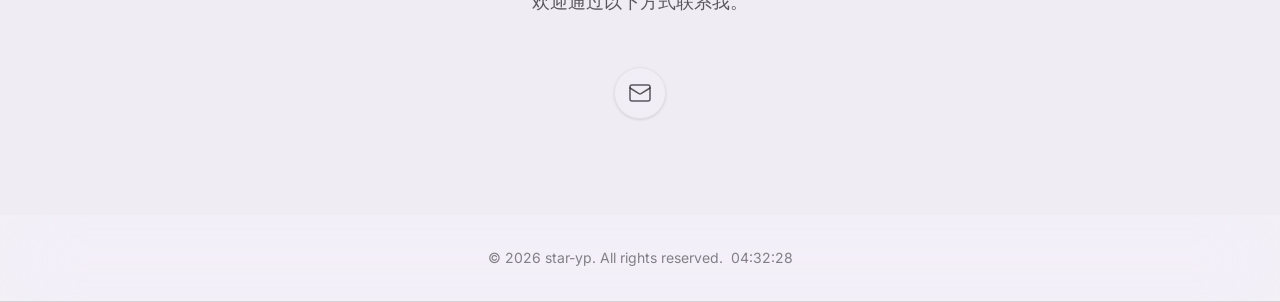
==== commit d3909474: "Fix close button sticky position, add music player back to blur Co-Authored-By: Claude Opus 4.6 <nor" ====
--- a/index.html
+++ b/index.html
@@ -227,9 +227,11 @@
   <div class="post-overlay" id="postOverlay" aria-hidden="true">
     <div class="post-overlay__backdrop" id="postOverlayBackdrop"></div>
     <div class="post-overlay__panel glass--heavy" id="postOverlayPanel">
-      <button class="post-overlay__close" id="postOverlayClose" aria-label="关闭">
-        <svg width="16" height="16" viewBox="0 0 24 24" fill="none" stroke="currentColor" stroke-width="2.5" stroke-linecap="round"><line x1="18" y1="6" x2="6" y2="18"/><line x1="6" y1="6" x2="18" y2="18"/></svg>
-      </button>
+      <div class="post-overlay__close-wrap">
+        <button class="post-overlay__close" id="postOverlayClose" aria-label="关闭">
+          <svg width="16" height="16" viewBox="0 0 24 24" fill="none" stroke="currentColor" stroke-width="2.5" stroke-linecap="round"><line x1="18" y1="6" x2="6" y2="18"/><line x1="6" y1="6" x2="18" y2="18"/></svg>
+        </button>
+      </div>
       <article class="post-overlay__body" id="postOverlayContent"></article>
     </div>
   </div>
--- a/css/styles.css
+++ b/css/styles.css
@@ -1717,12 +1717,13 @@
 body.post-overlay-active main,
 body.post-overlay-active .nav,
 body.post-overlay-active .footer,
+body.post-overlay-active .music-player,
 body.post-overlay-active .scroll-top,
 body.post-overlay-active .bg-orbs {
   filter: blur(6px);
   transition: filter 0.45s cubic-bezier(0.22, 0.61, 0.36, 1);
 }
-main, .nav, .footer, .scroll-top, .bg-orbs {
+main, .nav, .footer, .music-player, .scroll-top, .bg-orbs {
   transition: filter 0.45s cubic-bezier(0.22, 0.61, 0.36, 1);
 }
 .post-overlay__panel {
@@ -1739,15 +1740,37 @@
   box-shadow: var(--glass-shadow-lg);
   transform: scale(0.95) translateY(12px);
   transition: transform 0.4s cubic-bezier(0.22, 0.61, 0.36, 1);
+  scrollbar-width: thin;
+  scrollbar-color: transparent transparent;
+}
+.post-overlay__panel::-webkit-scrollbar {
+  width: 4px;
+}
+.post-overlay__panel::-webkit-scrollbar-track {
+  background: transparent;
+}
+.post-overlay__panel::-webkit-scrollbar-thumb {
+  background: rgba(128, 128, 128, 0.18);
+  border-radius: 4px;
+}
+.post-overlay__panel::-webkit-scrollbar-thumb:hover {
+  background: rgba(128, 128, 128, 0.35);
 }
 .post-overlay--open .post-overlay__panel {
   transform: scale(1) translateY(0);
 }
+.post-overlay__close-wrap {
+  position: sticky;
+  top: 0;
+  z-index: 2;
+  display: flex;
+  justify-content: flex-end;
+  padding-top: 16px;
+  margin-bottom: -36px;
+  pointer-events: none;
+}
 .post-overlay__close {
-  position: absolute;
-  top: 16px;
-  right: 16px;
-  z-index: 2;
+  position: relative;
   display: flex;
   align-items: center;
   justify-content: center;
@@ -1760,6 +1783,7 @@
   border: 1px solid var(--glass-border);
   border-radius: 50%;
   cursor: pointer;
+  pointer-events: auto;
   transition: color 0.2s ease, background 0.2s ease, transform 0.2s ease;
 }
 .post-overlay__close:hover {
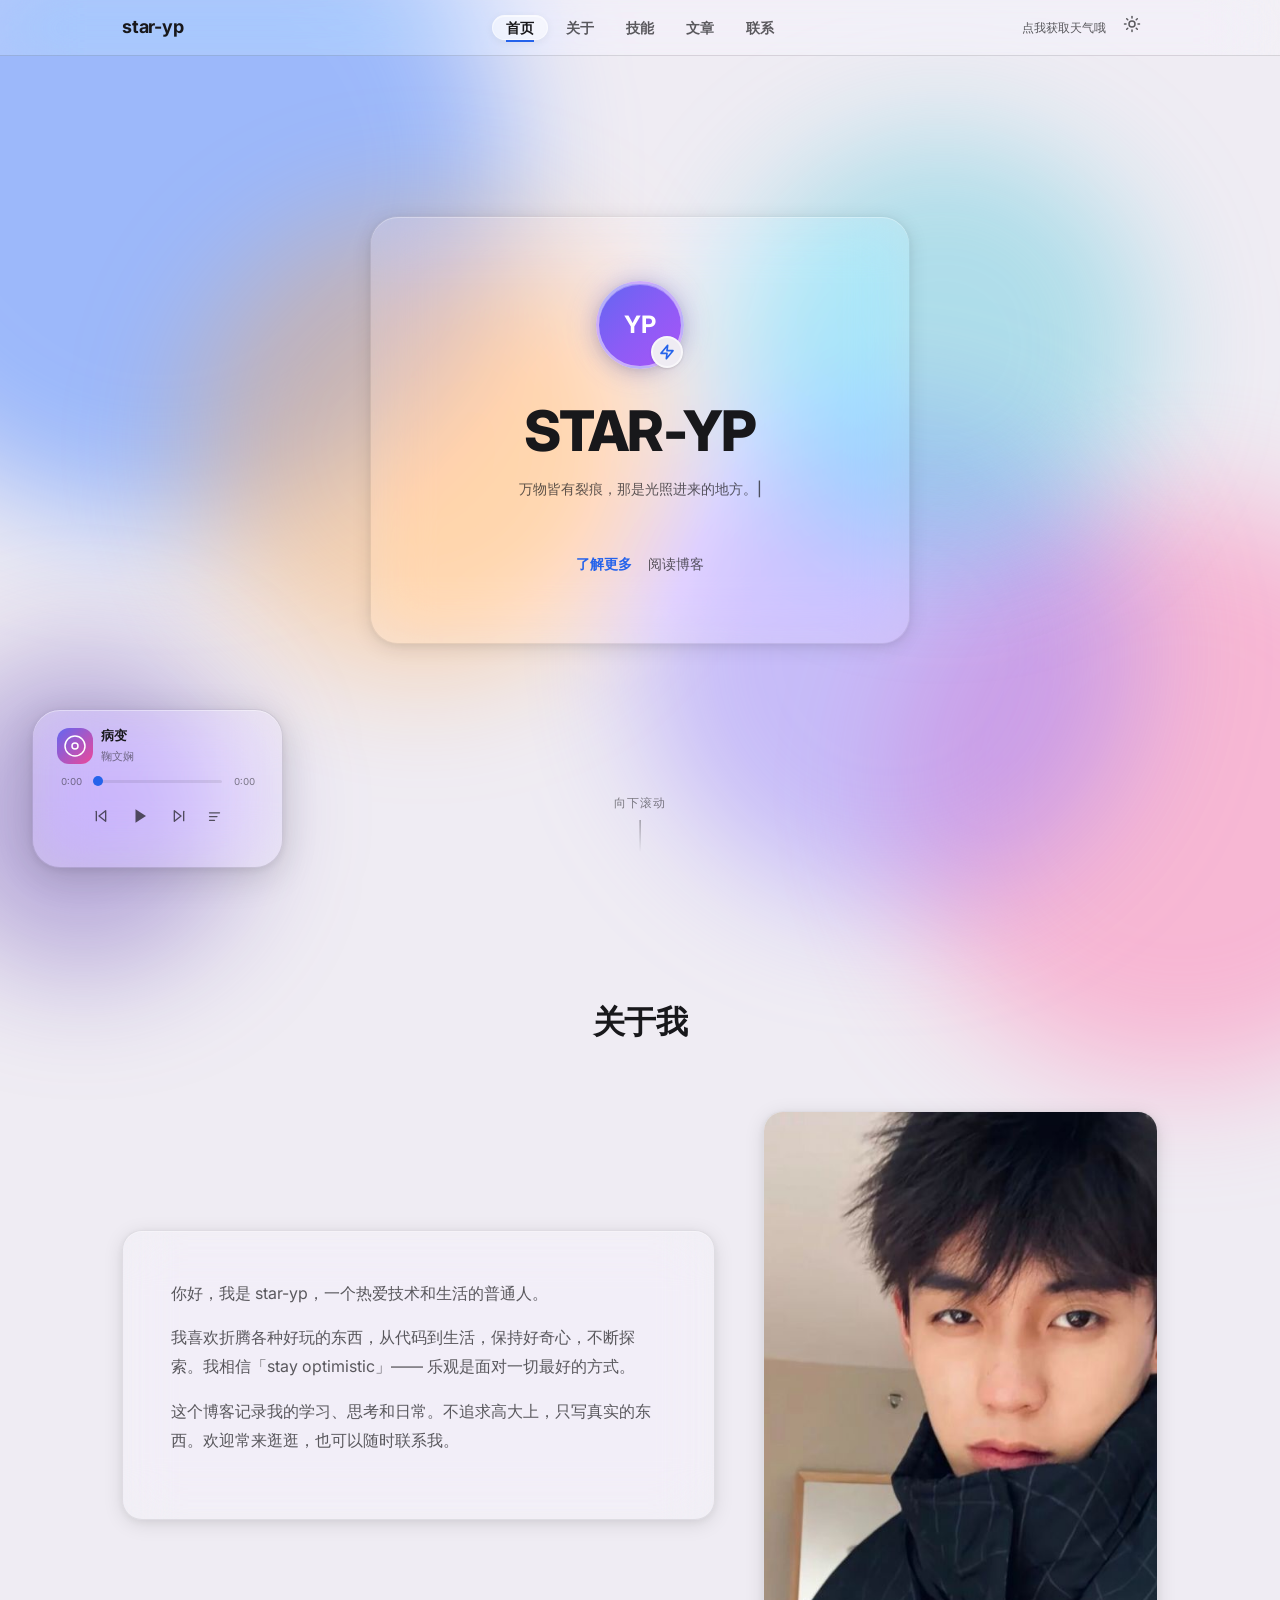
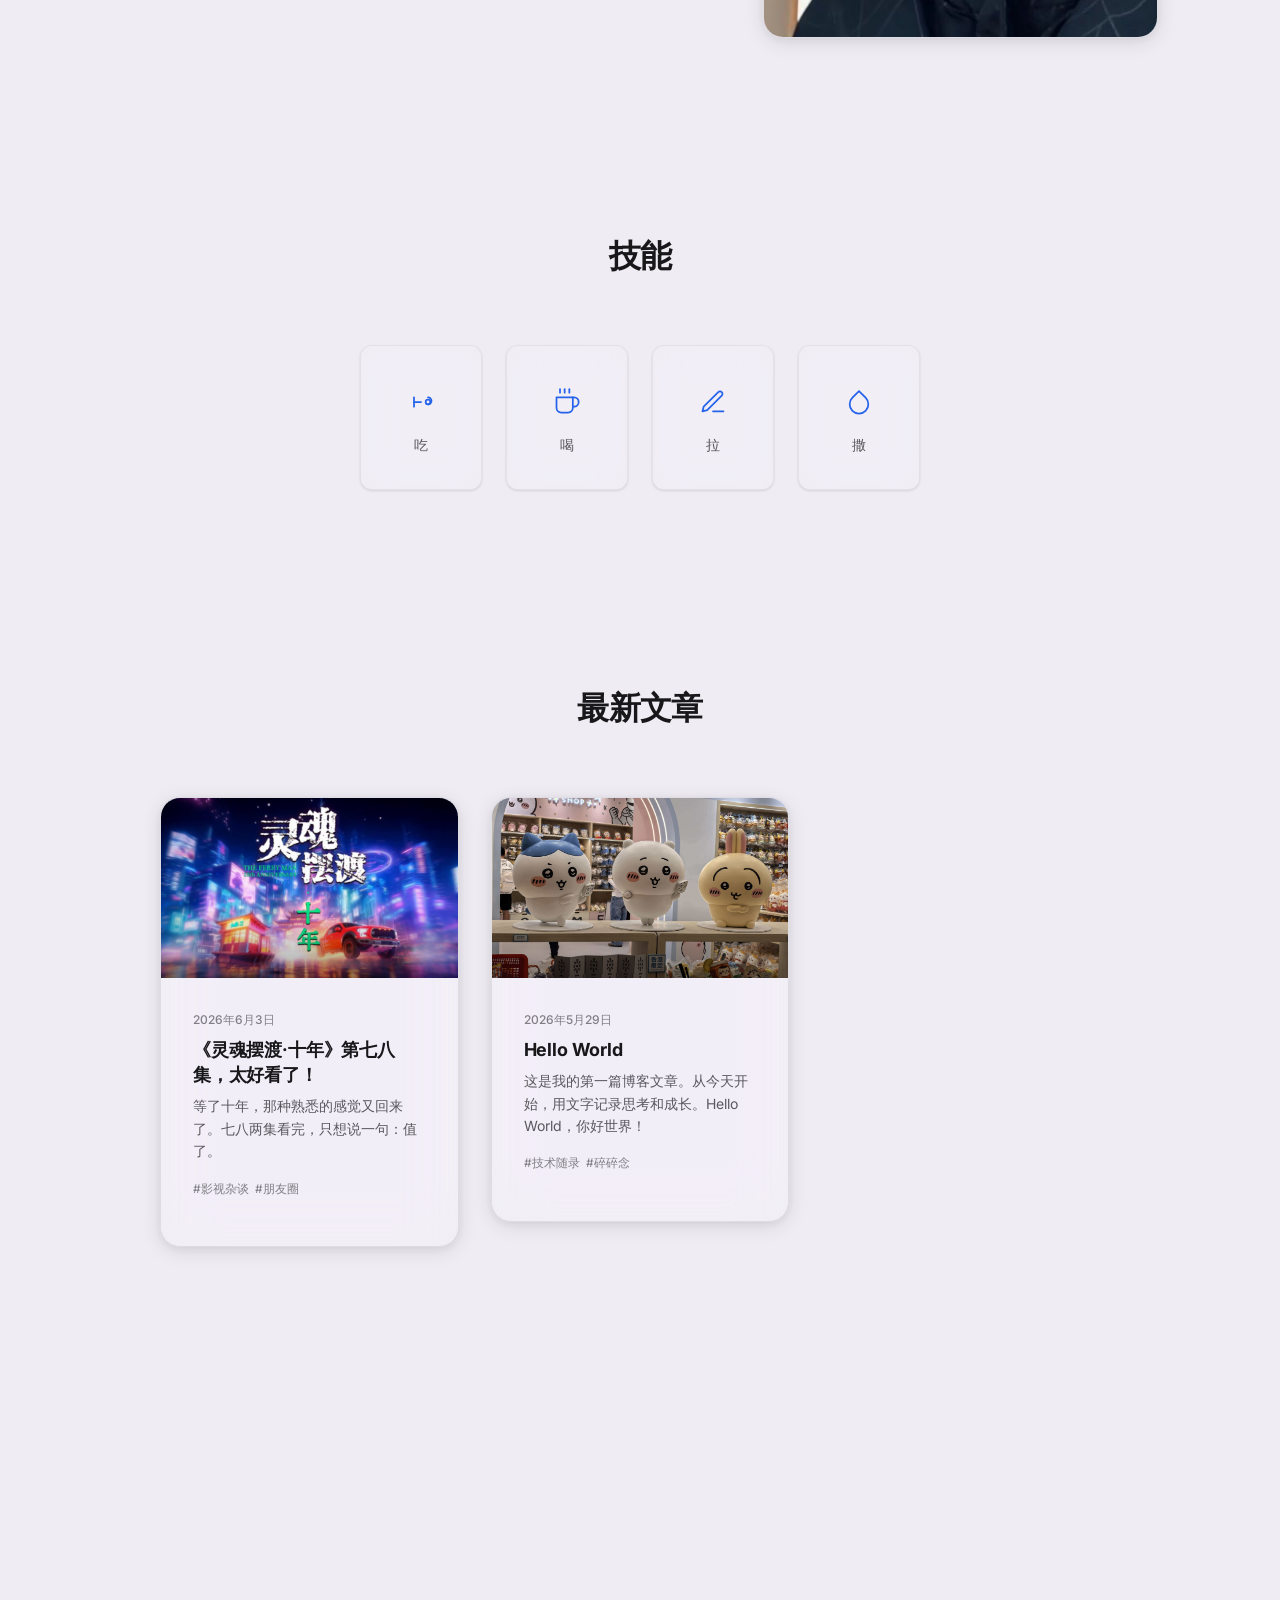
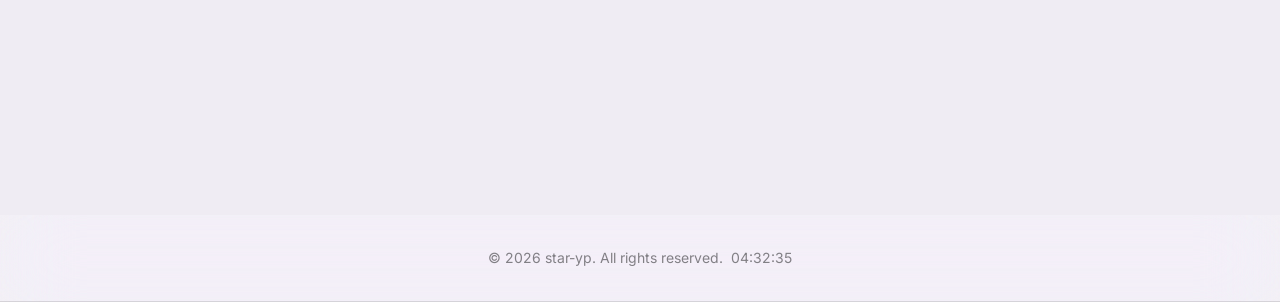
==== commit fd720781: "Move close button to viewport top-right (fixed position) Co-Authored-By: Claude Opus 4.6 <noreply@an" ====
--- a/index.html
+++ b/index.html
@@ -226,12 +226,10 @@
   <!-- ======== 文章阅读面板 ======== -->
   <div class="post-overlay" id="postOverlay" aria-hidden="true">
     <div class="post-overlay__backdrop" id="postOverlayBackdrop"></div>
+    <button class="post-overlay__close" id="postOverlayClose" aria-label="关闭">
+      <svg width="16" height="16" viewBox="0 0 24 24" fill="none" stroke="currentColor" stroke-width="2.5" stroke-linecap="round"><line x1="18" y1="6" x2="6" y2="18"/><line x1="6" y1="6" x2="18" y2="18"/></svg>
+    </button>
     <div class="post-overlay__panel glass--heavy" id="postOverlayPanel">
-      <div class="post-overlay__close-wrap">
-        <button class="post-overlay__close" id="postOverlayClose" aria-label="关闭">
-          <svg width="16" height="16" viewBox="0 0 24 24" fill="none" stroke="currentColor" stroke-width="2.5" stroke-linecap="round"><line x1="18" y1="6" x2="6" y2="18"/><line x1="6" y1="6" x2="18" y2="18"/></svg>
-        </button>
-      </div>
       <article class="post-overlay__body" id="postOverlayContent"></article>
     </div>
   </div>
--- a/css/styles.css
+++ b/css/styles.css
@@ -180,10 +180,10 @@
   background: rgba(255, 255, 255, 0.08);
 }
 [data-theme="dark"] ::-webkit-scrollbar-thumb {
-  background: rgba(255, 255, 255, 0.07);
+  background: rgba(255, 255, 255, 0.12);
 }
 [data-theme="dark"] ::-webkit-scrollbar-thumb:hover {
-  background: rgba(255, 255, 255, 0.15);
+  background: rgba(255, 255, 255, 0.22);
 }
 [data-theme="dark"] body::before {
   background: var(--color-bg);
@@ -1759,23 +1759,16 @@
 .post-overlay--open .post-overlay__panel {
   transform: scale(1) translateY(0);
 }
-.post-overlay__close-wrap {
-  position: sticky;
-  top: 0;
-  z-index: 2;
-  display: flex;
-  justify-content: flex-end;
-  padding-top: 16px;
-  margin-bottom: -36px;
-  pointer-events: none;
-}
 .post-overlay__close {
-  position: relative;
+  position: fixed;
+  top: 20px;
+  right: 20px;
+  z-index: 502;
   display: flex;
   align-items: center;
   justify-content: center;
-  width: 36px;
-  height: 36px;
+  width: 38px;
+  height: 38px;
   color: var(--color-text-secondary);
   background: var(--glass-bg);
   backdrop-filter: blur(16px);
@@ -1783,8 +1776,13 @@
   border: 1px solid var(--glass-border);
   border-radius: 50%;
   cursor: pointer;
+  transition: color 0.2s ease, background 0.2s ease, transform 0.2s ease, opacity 0.35s ease;
+  opacity: 0;
+  pointer-events: none;
+}
+.post-overlay--open .post-overlay__close {
+  opacity: 1;
   pointer-events: auto;
-  transition: color 0.2s ease, background 0.2s ease, transform 0.2s ease;
 }
 .post-overlay__close:hover {
   color: var(--color-text-primary);
@@ -2265,7 +2263,7 @@
 }
 
 ::-webkit-scrollbar {
-  width: 3px;
+  width: 4px;
 }
 
 ::-webkit-scrollbar-track {
@@ -2273,12 +2271,12 @@
 }
 
 ::-webkit-scrollbar-thumb {
-  background: rgba(0, 0, 0, 0.08);
-  border-radius: 2px;
+  background: rgba(0, 0, 0, 0.14);
+  border-radius: 4px;
 }
 
 ::-webkit-scrollbar-thumb:hover {
-  background: rgba(0, 0, 0, 0.18);
+  background: rgba(0, 0, 0, 0.26);
 }
 
 /* ============================================================
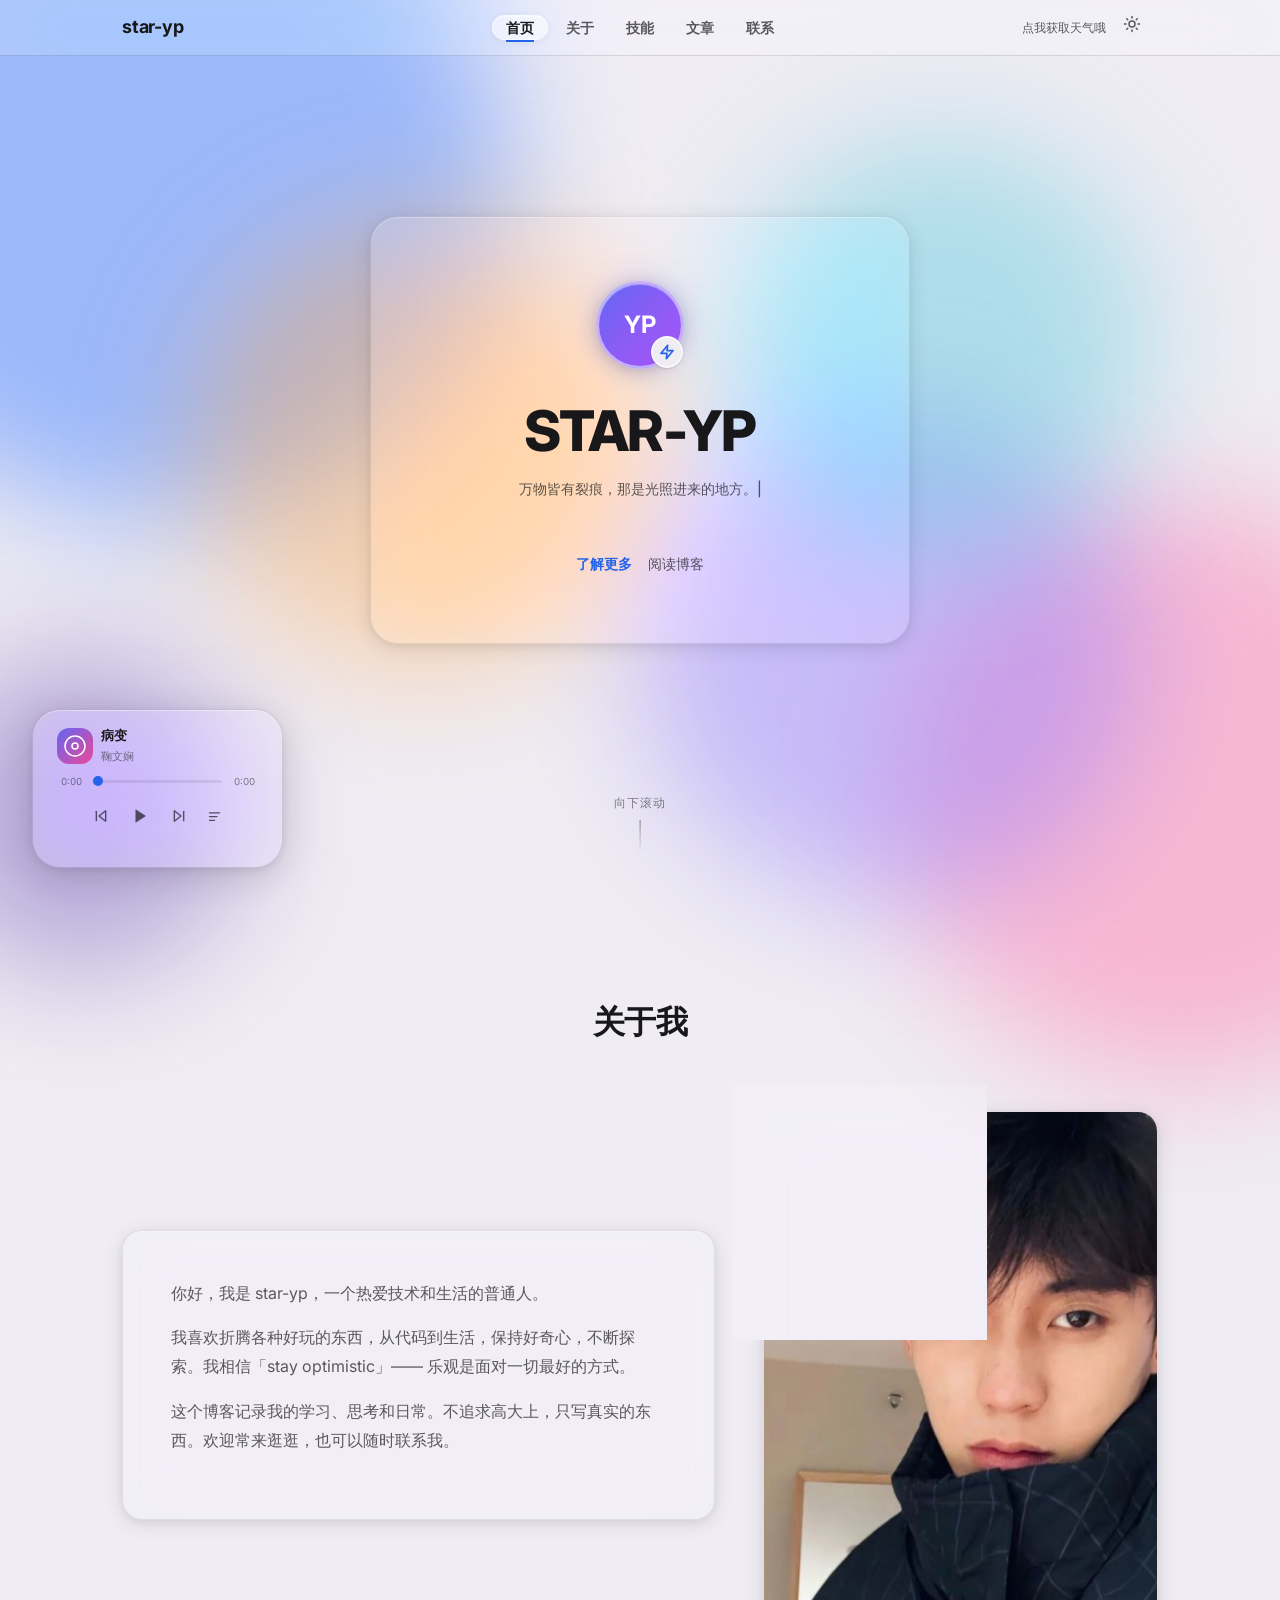
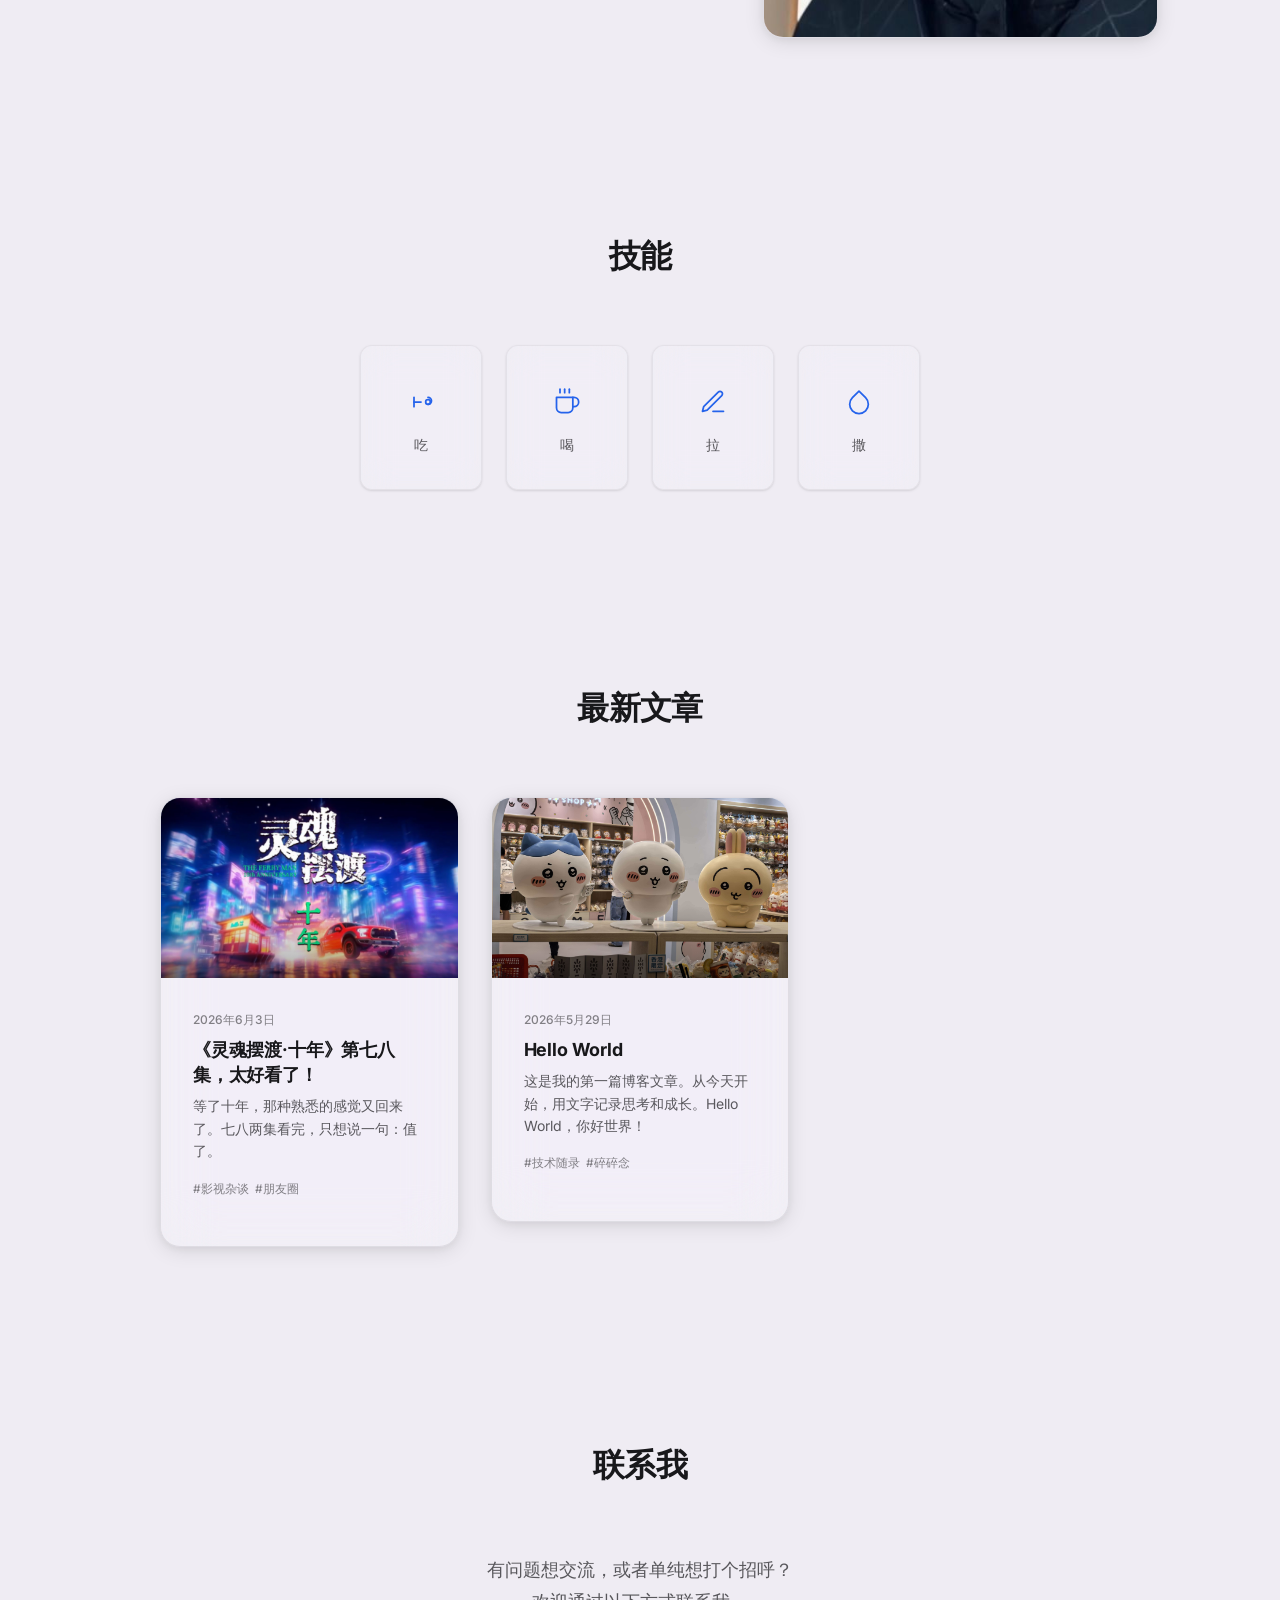
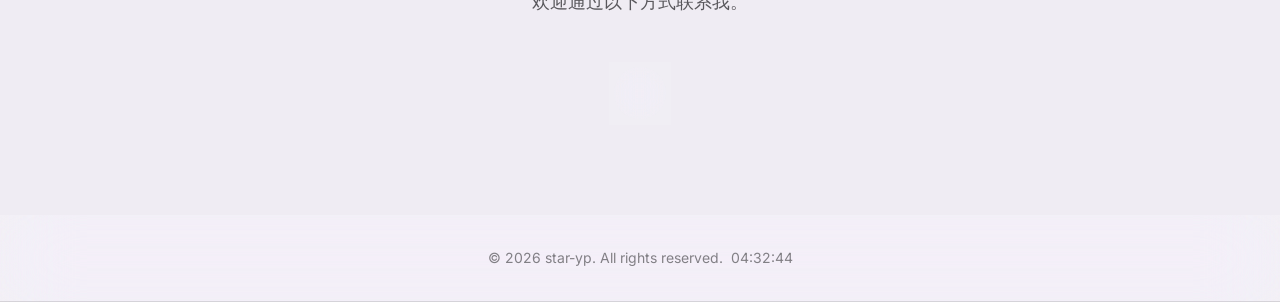
==== commit 3ca7b2ed: "Restore mobile bottom-sheet panel, close button inside panel Co-Authored-By: Claude Opus 4.6 <norepl" ====
--- a/index.html
+++ b/index.html
@@ -226,10 +226,10 @@
   <!-- ======== 文章阅读面板 ======== -->
   <div class="post-overlay" id="postOverlay" aria-hidden="true">
     <div class="post-overlay__backdrop" id="postOverlayBackdrop"></div>
-    <button class="post-overlay__close" id="postOverlayClose" aria-label="关闭">
-      <svg width="16" height="16" viewBox="0 0 24 24" fill="none" stroke="currentColor" stroke-width="2.5" stroke-linecap="round"><line x1="18" y1="6" x2="6" y2="18"/><line x1="6" y1="6" x2="18" y2="18"/></svg>
-    </button>
     <div class="post-overlay__panel glass--heavy" id="postOverlayPanel">
+      <button class="post-overlay__close" id="postOverlayClose" aria-label="关闭">
+        <svg width="16" height="16" viewBox="0 0 24 24" fill="none" stroke="currentColor" stroke-width="2.5" stroke-linecap="round"><line x1="18" y1="6" x2="6" y2="18"/><line x1="6" y1="6" x2="18" y2="18"/></svg>
+      </button>
       <article class="post-overlay__body" id="postOverlayContent"></article>
     </div>
   </div>
--- a/css/styles.css
+++ b/css/styles.css
@@ -1734,7 +1734,7 @@
   max-height: 90dvh;
   margin: auto;
   overflow-y: auto;
-  padding: var(--space-4xl) var(--space-2xl);
+  padding: var(--space-2xl) var(--space-2xl);
   border: 1px solid var(--glass-border-heavy);
   border-radius: var(--radius-lg);
   box-shadow: var(--glass-shadow-lg);
@@ -1776,22 +1776,25 @@
   border: 1px solid var(--glass-border);
   border-radius: 50%;
   cursor: pointer;
-  transition: color 0.2s ease, background 0.2s ease, transform 0.2s ease, opacity 0.35s ease;
-  opacity: 0;
-  pointer-events: none;
-}
-.post-overlay--open .post-overlay__close {
-  opacity: 1;
-  pointer-events: auto;
+  transition: color 0.2s ease, background 0.2s ease, transform 0.2s ease;
 }
 .post-overlay__close:hover {
   color: var(--color-text-primary);
   background: var(--glass-bg-heavy);
   transform: scale(1.08);
 }
+@media (max-width: 640px) {
+  .post-overlay__close {
+    position: sticky;
+    top: 0;
+    right: auto;
+    z-index: 2;
+    margin-left: auto;
+  }
+}
 .post-overlay__body .post-page__cover {
   width: 100%;
-  max-height: 320px;
+  max-height: 400px;
   object-fit: cover;
   border-radius: var(--radius-md);
   margin-bottom: var(--space-2xl);
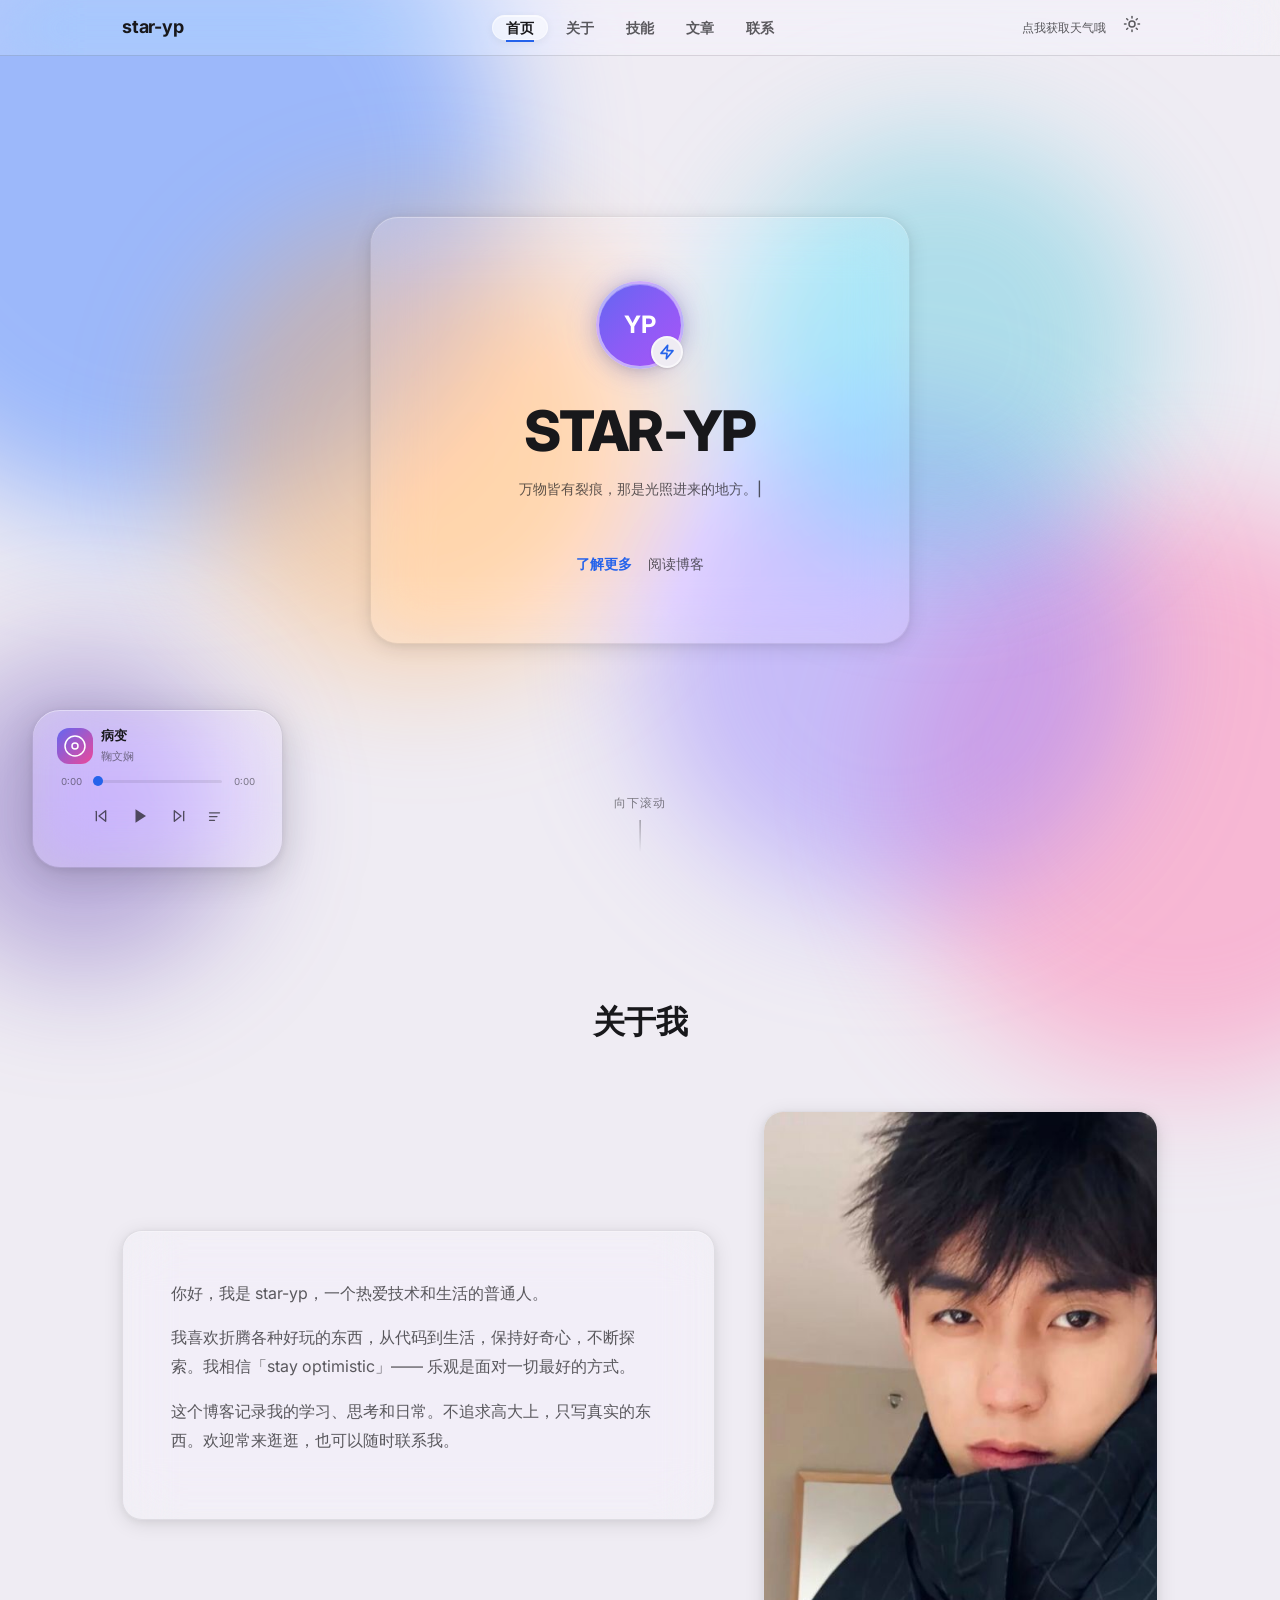
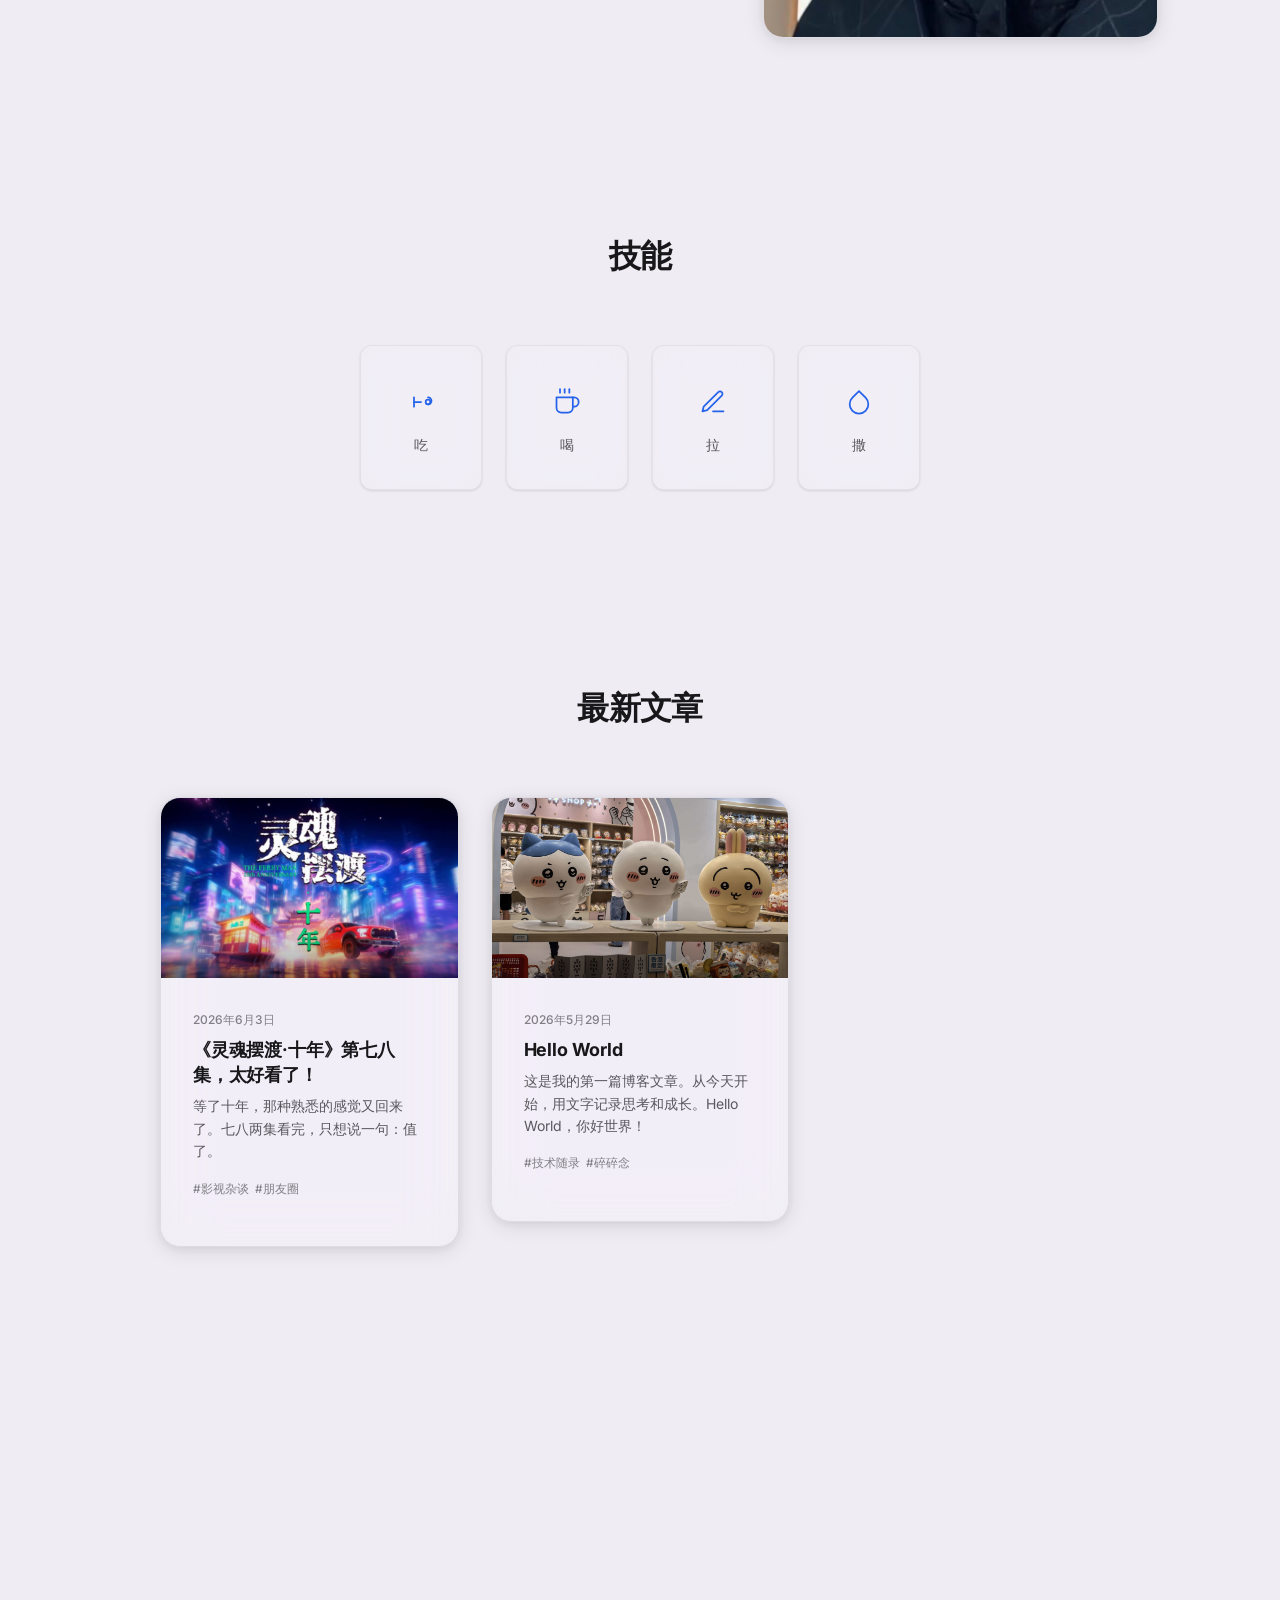
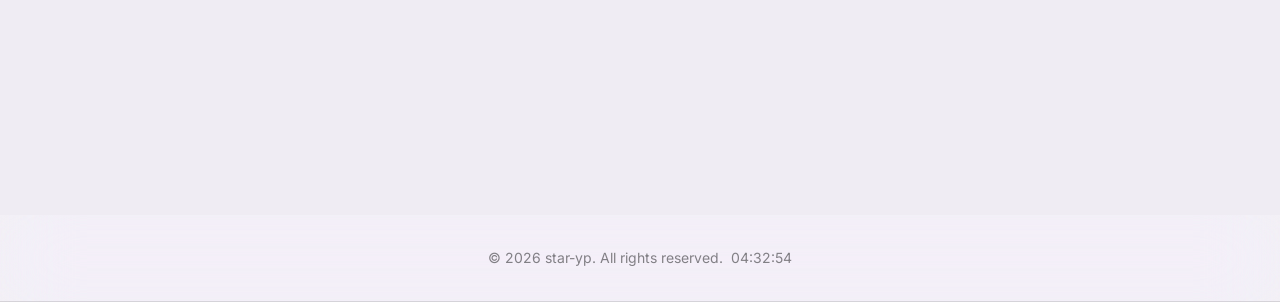
==== commit 45f50282: "Redesign mobile nav sidebar with glass effect, add top bar blur - Mobile sidebar: glassmorphism, 220" ====
--- a/index.html
+++ b/index.html
@@ -270,6 +270,9 @@
           <span class="music-player__artist" id="musicArtist">BGM</span>
         </div>
       </div>
+      <button class="music-player__collapse" id="musicCollapse" aria-label="收起">
+        <svg width="14" height="14" viewBox="0 0 24 24" fill="none" stroke="currentColor" stroke-width="2.5" stroke-linecap="round"><polyline points="6 9 12 15 18 9"/></svg>
+      </button>
     </div>
     <div class="music-player__progress">
       <span class="music-player__time" id="musicCurTime">0:00</span>
--- a/css/styles.css
+++ b/css/styles.css
@@ -1441,6 +1441,25 @@
   justify-content: space-between;
   gap: var(--space-sm);
 }
+.music-player__collapse {
+  display: none; align-items: center; justify-content: center;
+  width: 26px; height: 26px; padding: 0;
+  color: var(--color-text-tertiary); background: transparent;
+  border: none; border-radius: 50%; cursor: pointer; flex-shrink: 0;
+  transition: transform 0.25s ease, color 0.15s ease;
+}
+.music-player__collapse:hover { color: var(--color-text-primary); }
+.music-player--collapsed .music-player__collapse { transform: rotate(180deg); }
+@media (max-width: 768px) {
+  .music-player__collapse { display: flex; }
+  .music-player--collapsed .music-player__progress,
+  .music-player--collapsed .music-player__controls,
+  .music-player--collapsed .music-player__lyrics,
+  .music-player--collapsed .music-player__viz,
+  .music-player--collapsed .music-player__album-art,
+  .music-player--collapsed .music-player__info { display: none; }
+  .music-player--collapsed { min-width: auto; padding: 10px 12px; border-radius: var(--radius-full); }
+}
 
 .music-player__album {
   display: flex;
@@ -1980,13 +1999,14 @@
   }
 
   /* Dark overlay behind drawer */
-  /* Main content blurs when drawer opens */
-  .nav--open ~ main {
+  /* Main content + top bar logo & actions blur when drawer opens */
+  .nav--open ~ main,
+  .nav--open .nav__logo,
+  .nav--open .nav__actions {
     filter: blur(8px);
     transition: filter 0.4s ease;
   }
-
-  main {
+  main, .nav__logo, .nav__actions {
     transition: filter 0.4s ease;
   }
 
@@ -2005,47 +2025,41 @@
     opacity: 1;
   }
 
-  /* Close button — only visible in mobile drawer */
-  .nav__drawer-close {
-    display: none;
-  }
-
+  /* Close button — glass circle, mobile only */
+  .nav__drawer-close { display: none; }
   .nav--open .nav__drawer-close {
     display: flex;
     position: absolute;
-    top: 12px;
-    right: 12px;
-    width: 36px;
-    height: 36px;
+    top: 12px; right: 12px;
+    width: 36px; height: 36px;
     border-radius: 50%;
-    align-items: center;
-    justify-content: center;
-    color: var(--color-text-tertiary);
+    align-items: center; justify-content: center;
+    color: var(--color-text-secondary);
+    background: var(--glass-bg);
+    backdrop-filter: blur(12px);
+    -webkit-backdrop-filter: blur(12px);
+    border: 1px solid var(--glass-border);
     transition: background 0.2s ease, color 0.2s ease;
     z-index: 1;
   }
-
   .nav--open .nav__drawer-close:hover {
-    background: rgba(0, 0, 0, 0.06);
+    background: var(--glass-bg-heavy);
     color: var(--color-text-primary);
-  }
-
-  [data-theme="dark"] .nav--open .nav__drawer-close:hover {
-    background: rgba(255, 255, 255, 0.08);
   }
 
   .nav__links {
     position: fixed;
-    top: 0;
-    right: 0;
-    width: 185px;
-    height: 100dvh;
+    top: 0; right: 0;
+    width: 220px; height: 100dvh;
     flex-direction: column;
     justify-content: flex-start;
-    padding: calc(var(--nav-height) + var(--space-md)) 0 var(--space-2xl);
-    gap: 0;
-    background: var(--color-bg);
-    border-left: 1px solid var(--glass-border);
+    padding: calc(var(--nav-height) + var(--space-md)) var(--space-md) var(--space-2xl);
+    gap: 2px;
+    background: var(--glass-bg-heavy);
+    backdrop-filter: var(--glass-blur-heavy);
+    -webkit-backdrop-filter: var(--glass-blur-heavy);
+    border-left: 1px solid var(--glass-border-heavy);
+    border-radius: var(--radius-lg) 0 0 var(--radius-lg);
     box-shadow: -8px 0 32px rgba(0, 0, 0, 0.12);
     transform: translateX(100%);
     transition: transform 0.35s cubic-bezier(0.32, 0.72, 0, 1);
@@ -2054,40 +2068,20 @@
     -webkit-overflow-scrolling: touch;
   }
 
-  .nav--open .nav__links {
-    transform: translateX(0);
-  }
-
-  [data-theme="dark"] .nav__links {
-    background: var(--color-bg);
-  }
+  .nav--open .nav__links { transform: translateX(0); }
 
   .nav__link {
-    width: 100%;
-    text-align: left;
-    padding: 14px var(--space-xl);
-    font-size: var(--text-base);
-    font-weight: 500;
-    border-radius: 0;
-    border-bottom: 1px solid rgba(0, 0, 0, 0.06);
-    transition: background 0.15s ease, color 0.15s ease;
-  }
-
-  .nav__link:last-of-type {
+    width: 100%; text-align: left;
+    padding: 12px var(--space-md);
+    font-size: var(--text-base); font-weight: 500;
+    border-radius: var(--radius-sm);
     border-bottom: none;
-  }
-
-  .nav__link:hover {
-    background: rgba(0, 0, 0, 0.03);
-  }
-
-  [data-theme="dark"] .nav__link {
-    border-bottom-color: rgba(255, 255, 255, 0.06);
-  }
-
-  [data-theme="dark"] .nav__link:hover {
-    background: rgba(255, 255, 255, 0.04);
-  }
+    color: var(--color-text-primary);
+    transition: background 0.15s ease;
+  }
+  .nav__link::after { display: none; }
+  .nav__link:hover { background: rgba(0, 0, 0, 0.06); }
+  [data-theme="dark"] .nav__link:hover { background: rgba(255, 255, 255, 0.08); }
 
   /* About - stack vertically */
   .about__grid {
